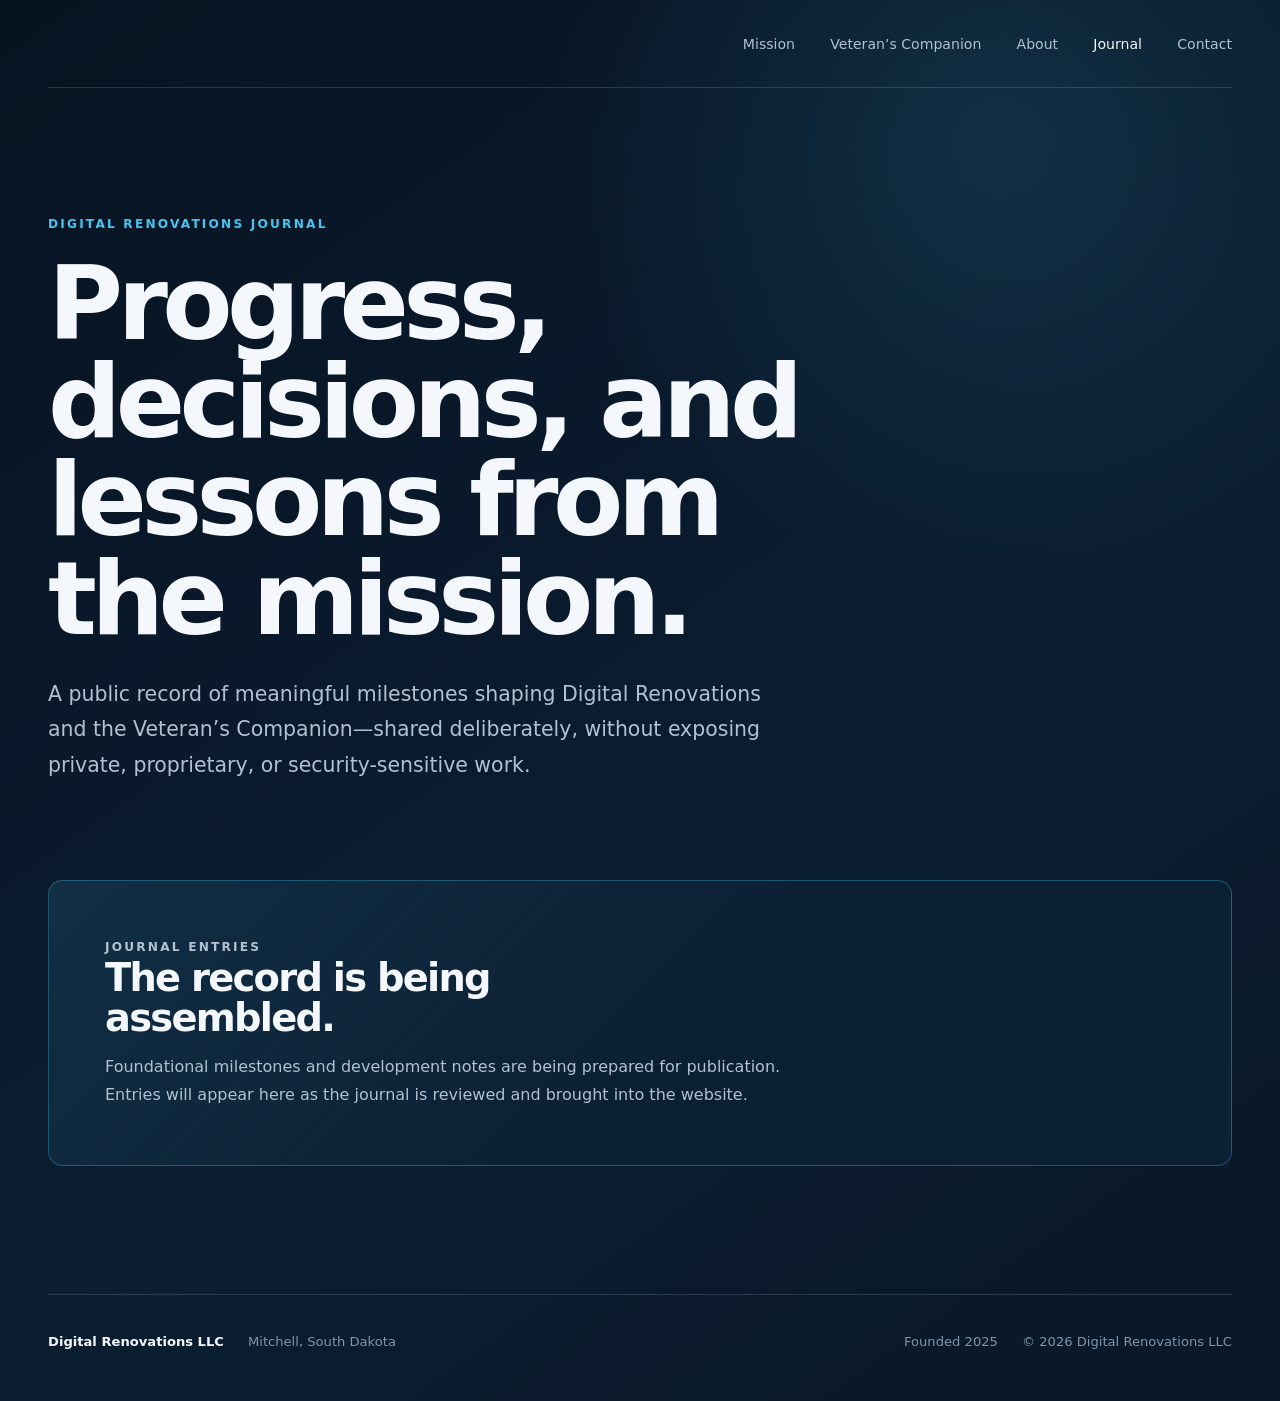
==== journal/index.html @ 59cfb102 "Create the Digital Renovations Journal" ====
<!doctype html>
<html lang="en">
  <head>
    <meta charset="utf-8">
    <meta name="viewport" content="width=device-width, initial-scale=1">
    <meta name="theme-color" content="#081524">
    <meta
      name="description"
      content="The Digital Renovations Journal documents meaningful milestones, decisions, and lessons shaping Digital Renovations and the Veteran’s Companion."
    >
    <meta property="og:title" content="Digital Renovations Journal">
    <meta
      property="og:description"
      content="A public record of meaningful progress behind Digital Renovations and the Veteran’s Companion."
    >
    <meta property="og:type" content="website">
    <meta property="og:url" content="https://digitalrenovations.net/journal/">
    <meta property="og:image" content="https://digitalrenovations.net/dr-logo-new.webp">
    <meta name="twitter:card" content="summary">
    <meta
      http-equiv="Content-Security-Policy"
      content="default-src 'self'; style-src 'self'; img-src 'self' data:; object-src 'none'; base-uri 'self'; form-action 'none'; frame-ancestors 'none'; upgrade-insecure-requests"
    >
    <title>Journal | Digital Renovations LLC</title>
    <link rel="canonical" href="https://digitalrenovations.net/journal/">
    <link rel="stylesheet" href="../styles.css?v=12">
  </head>
  <body class="journal-page">
    <a class="skip-link" href="#main-content">Skip to content</a>

    <header class="site-header">
      <nav aria-label="Primary navigation">
        <a href="../#mission">Mission</a>
        <a href="../#veteran-companion">Veteran’s Companion</a>
        <a href="../#about">About</a>
        <a href="./" aria-current="page">Journal</a>
        <a href="../#contact">Contact</a>
      </nav>
    </header>

    <main class="journal-main" id="main-content">
      <section class="journal-intro" aria-labelledby="journal-heading">
        <p class="eyebrow">Digital Renovations Journal</p>
        <h1 id="journal-heading">Progress, decisions, and lessons from the mission.</h1>
        <p class="journal-lede">
          A public record of meaningful milestones shaping Digital Renovations and the
          Veteran’s Companion—shared deliberately, without exposing private, proprietary,
          or security-sensitive work.
        </p>
      </section>

      <section class="journal-placeholder" aria-labelledby="entries-heading">
        <p class="eyebrow">Journal entries</p>
        <h2 id="entries-heading">The record is being assembled.</h2>
        <p>
          Foundational milestones and development notes are being prepared for publication.
          Entries will appear here as the journal is reviewed and brought into the website.
        </p>
      </section>
    </main>

    <footer>
      <div>
        <strong>Digital Renovations LLC</strong>
        <span>Mitchell, South Dakota</span>
      </div>
      <div class="footer-meta">
        <span>Founded 2025</span>
        <span>© 2026 Digital Renovations LLC</span>
      </div>
    </footer>
  </body>
</html>
---- styles.css ----
:root {
  color-scheme: dark;
  --ink: #071321;
  --ink-raised: #0c2034;
  --ink-soft: #102a42;
  --paper: #f4f7fb;
  --muted: #b1c1d1;
  --muted-dark: #7f95aa;
  --accent: #45c6f2;
  --accent-soft: rgba(69, 198, 242, 0.15);
  --line: rgba(180, 207, 230, 0.18);
  font-family: Inter, ui-sans-serif, system-ui, -apple-system, BlinkMacSystemFont,
    "Segoe UI", sans-serif;
  background: var(--ink);
  color: var(--paper);
  font-synthesis: none;
}

* {
  box-sizing: border-box;
}

html {
  scroll-behavior: smooth;
}

body {
  min-width: 20rem;
  min-height: 100vh;
  margin: 0;
  overflow-x: hidden;
  background:
    radial-gradient(circle at 78% 10%, rgba(69, 198, 242, 0.13), transparent 28rem),
    linear-gradient(145deg, #071321 0%, #0b1d31 58%, #091827 100%);
}

a {
  color: inherit;
}

.skip-link {
  position: fixed;
  z-index: 20;
  top: 0.75rem;
  left: 0.75rem;
  padding: 0.7rem 1rem;
  border-radius: 0.4rem;
  background: var(--paper);
  color: var(--ink);
  transform: translateY(-150%);
}

.skip-link:focus {
  transform: translateY(0);
}

.site-header,
main,
footer {
  width: min(100% - 3rem, 74rem);
  margin-inline: auto;
}

.site-header {
  display: flex;
  align-items: center;
  justify-content: flex-end;
  min-height: 5.5rem;
  border-bottom: 1px solid var(--line);
}

nav {
  display: flex;
  gap: clamp(1rem, 3vw, 2.2rem);
}

nav a {
  color: var(--muted);
  font-size: 0.88rem;
  text-decoration: none;
}

nav a:hover,
nav a:focus-visible {
  color: var(--paper);
}


.identity-banner {
  width: min(calc(100vw - 2rem), 96rem);
  margin: clamp(1.5rem, 4vw, 3rem) 0 0 50%;
  transform: translateX(-50%);
  overflow: hidden;
  border: 1px solid rgba(69, 198, 242, 0.28);
  border-radius: 0.9rem;
  background: var(--ink-raised);
  box-shadow: 0 1.5rem 4rem rgba(0, 0, 0, 0.22);
}

.identity-banner img {
  display: block;
  width: 100%;
  height: auto;
}

.hero {
  position: relative;
  display: grid;
  align-items: center;
  min-height: min(47rem, calc(100vh - 6.5rem));
  padding: clamp(4rem, 6vw, 5rem) 0 clamp(5rem, 11vw, 9rem);
  isolation: isolate;
}

.hero::before {
  content: "";
  position: absolute;
  z-index: -1;
  inset: 0 calc(50% - 50vw);
  background: url("hero-us-flag.webp") center bottom / cover no-repeat;
  opacity: 0.82;
  pointer-events: none;
}

.hero-copy {
  position: relative;
  z-index: 2;
  max-width: 58rem;
}

.eyebrow {
  margin: 0 0 1.35rem;
  color: var(--accent);
  font-size: 0.76rem;
  font-weight: 800;
  letter-spacing: 0.18em;
  line-height: 1.4;
  text-transform: uppercase;
}

h1,
h2,
h3,
p {
  margin-top: 0;
}

h1 {
  max-width: 14ch;
  margin-bottom: 1.8rem;
  font-size: clamp(3.1rem, 8vw, 7rem);
  font-weight: 650;
  letter-spacing: -0.055em;
  line-height: 0.96;
}

h1 span {
  color: var(--muted);
}

.hero-intro {
  max-width: 43rem;
  margin-bottom: 2.2rem;
  color: var(--muted);
  font-size: clamp(1.08rem, 2vw, 1.28rem);
  line-height: 1.7;
}

.hero-actions {
  display: flex;
  flex-wrap: wrap;
  gap: 0.8rem;
}

.button {
  display: inline-flex;
  align-items: center;
  min-height: 3.15rem;
  padding: 0.7rem 1.15rem;
  border: 1px solid var(--line);
  border-radius: 0.45rem;
  font-size: 0.9rem;
  font-weight: 700;
  text-decoration: none;
}

.button-primary {
  border-color: var(--accent);
  background: var(--accent);
  color: #04121d;
}

.button-secondary {
  background: rgba(255, 255, 255, 0.025);
}

.button:hover,
.button:focus-visible {
  transform: translateY(-1px);
  box-shadow: 0 0.65rem 1.5rem rgba(0, 0, 0, 0.22);
}

.bridge-mark {
  position: absolute;
  right: -4rem;
  bottom: 7%;
  width: min(46vw, 34rem);
  height: 14rem;
  opacity: 0.19;
}

.bridge-deck,
.bridge-tower,
.bridge-arc {
  position: absolute;
  display: block;
}

.bridge-deck {
  right: 0;
  bottom: 3.5rem;
  left: 0;
  height: 2px;
  background: var(--accent);
}

.bridge-tower {
  bottom: 3.5rem;
  width: 2px;
  height: 8.6rem;
  background: var(--accent);
}

.bridge-tower-left {
  left: 22%;
}

.bridge-tower-right {
  right: 22%;
}

.bridge-arc {
  right: 7%;
  bottom: 3.5rem;
  left: 7%;
  height: 10rem;
  border-top: 2px solid var(--accent);
  border-radius: 50% 50% 0 0;
  transform: rotate(180deg);
}

.section {
  padding: clamp(5rem, 10vw, 8.5rem) 0;
  border-top: 1px solid var(--line);
}

.section-heading {
  display: grid;
  grid-template-columns: 1fr 2.25fr;
  gap: 2rem;
  margin-bottom: 4rem;
}

h2 {
  max-width: 20ch;
  margin-bottom: 1.4rem;
  font-size: clamp(2.1rem, 4.5vw, 4.25rem);
  font-weight: 600;
  letter-spacing: -0.045em;
  line-height: 1.03;
}

.principles {
  display: grid;
  grid-template-columns: repeat(3, 1fr);
  gap: 1px;
  overflow: hidden;
  border: 1px solid var(--line);
  border-radius: 0.7rem;
  background: var(--line);
}

.principles article {
  min-height: 20rem;
  padding: clamp(1.5rem, 3vw, 2.3rem);
  background: rgba(7, 19, 33, 0.88);
}

.principle-number {
  display: block;
  margin-bottom: 5.5rem;
  color: var(--accent);
  font-size: 0.72rem;
  font-weight: 800;
  letter-spacing: 0.16em;
}

h3 {
  margin-bottom: 0.8rem;
  font-size: 1.25rem;
}

.principles p,
.flagship-copy p,
.contact > p:not(.eyebrow) {
  color: var(--muted);
  line-height: 1.7;
}

.flagship-card {
  position: relative;
  overflow: hidden;
  padding: clamp(2rem, 6vw, 4.8rem);
  border: 1px solid rgba(69, 198, 242, 0.38);
  border-radius: 0.9rem;
  background:
    linear-gradient(135deg, rgba(69, 198, 242, 0.11), transparent 48%),
    var(--ink-raised);
  box-shadow: 0 2rem 5rem rgba(0, 0, 0, 0.18);
}

.flagship-label {
  display: flex;
  align-items: center;
  gap: 0.55rem;
  margin-bottom: clamp(3.5rem, 7vw, 6rem);
  color: var(--muted);
  font-size: 0.76rem;
  font-weight: 700;
  letter-spacing: 0.08em;
  text-transform: uppercase;
}

.status-dot {
  width: 0.5rem;
  height: 0.5rem;
  border-radius: 50%;
  background: var(--accent);
  box-shadow: 0 0 0 0.3rem var(--accent-soft);
}

.flagship-grid {
  display: grid;
  grid-template-columns: 1.3fr 1fr;
  gap: clamp(2rem, 7vw, 6rem);
}

.flagship-grid h2 {
  margin-bottom: 0;
  font-size: clamp(2.2rem, 5vw, 4.5rem);
}

.veteran-origin {
  margin: 1.5rem 0 0;
  color: var(--accent);
  font-size: 0.92rem;
  font-weight: 800;
  letter-spacing: 0.04em;
}

.flagship-copy {
  align-self: end;
  font-size: 1.03rem;
}

.flagship-copy p:last-child {
  margin-bottom: 0;
  padding-top: 1.15rem;
  border-top: 1px solid var(--line);
  color: var(--muted-dark);
  font-size: 0.88rem;
}

.about-grid {
  display: grid;
  grid-template-columns: 1fr 1.25fr;
  gap: clamp(2rem, 7vw, 6rem);
}

.about-grid h2 {
  margin-bottom: 0;
}

.about-copy {
  align-self: end;
}

.about-copy p {
  color: var(--muted);
  line-height: 1.75;
}

.about-copy p:last-child {
  margin-bottom: 0;
  padding-top: 1.25rem;
  border-top: 1px solid var(--line);
}

.contact {
  max-width: 55rem;
  margin-left: 0;
}

.contact > p:not(.eyebrow) {
  max-width: 45rem;
  font-size: 1.08rem;
}

.text-link {
  display: inline-flex;
  gap: 0.6rem;
  margin-top: 1rem;
  color: var(--accent);
  font-weight: 750;
  text-underline-offset: 0.3rem;
}

footer {
  display: flex;
  justify-content: space-between;
  gap: 2rem;
  padding: 2.2rem 0 3rem;
  border-top: 1px solid var(--line);
  color: var(--muted-dark);
  font-size: 0.82rem;
  line-height: 1.7;
}

footer div,
.footer-meta {
  display: flex;
  flex-wrap: wrap;
  gap: 0.4rem 1.5rem;
}

footer strong {
  color: var(--paper);
}

@media (max-width: 48rem) {
  .site-header,
  main,
  footer {
    width: min(100% - 2rem, 74rem);
  }

  .site-header {
    min-height: 4.75rem;
  }

  nav a:nth-child(1),
  nav a:nth-child(2) {
    display: none;
  }

  .identity-banner {
    width: calc(100vw - 1rem);
    border-radius: 0.5rem;
  }

  .hero {
    min-height: auto;
  }

  .hero::before {
    background-position: 68% bottom;
    opacity: 0.58;
  }

  .bridge-mark {
    right: -7rem;
    width: 28rem;
    opacity: 0.12;
  }

  .section-heading,
  .flagship-grid,
  .about-grid {
    grid-template-columns: 1fr;
  }

  .principles {
    grid-template-columns: 1fr;
  }

  .principles article {
    min-height: auto;
  }

  .principle-number {
    margin-bottom: 3rem;
  }

  footer {
    flex-direction: column;
  }
}

@media (prefers-reduced-motion: reduce) {
  html {
    scroll-behavior: auto;
  }

  *,
  *::before,
  *::after {
    transition: none !important;
  }
}

/* Journal */
.journal-main {
  min-height: calc(100vh - 12rem);
}

.journal-intro {
  padding: clamp(5rem, 10vw, 8rem) 0 clamp(4rem, 8vw, 6rem);
}

.journal-intro h1 {
  max-width: 12ch;
  margin-bottom: 1.8rem;
}

.journal-lede {
  max-width: 46rem;
  margin-bottom: 0;
  color: var(--muted);
  font-size: clamp(1.08rem, 2vw, 1.28rem);
  line-height: 1.75;
}

.journal-placeholder {
  margin-bottom: clamp(5rem, 10vw, 8rem);
  padding: clamp(2rem, 5vw, 3.5rem);
  border: 1px solid rgba(69, 198, 242, 0.32);
  border-radius: 0.9rem;
  background:
    linear-gradient(135deg, rgba(69, 198, 242, 0.09), transparent 52%),
    var(--ink-raised);
}

.journal-placeholder h2 {
  margin-bottom: 1rem;
  font-size: clamp(1.8rem, 3vw, 2.7rem);
}

.journal-placeholder p {
  max-width: 44rem;
  margin-bottom: 0;
  color: var(--muted);
  line-height: 1.75;
}

nav a[aria-current="page"] {
  color: var(--paper);
}
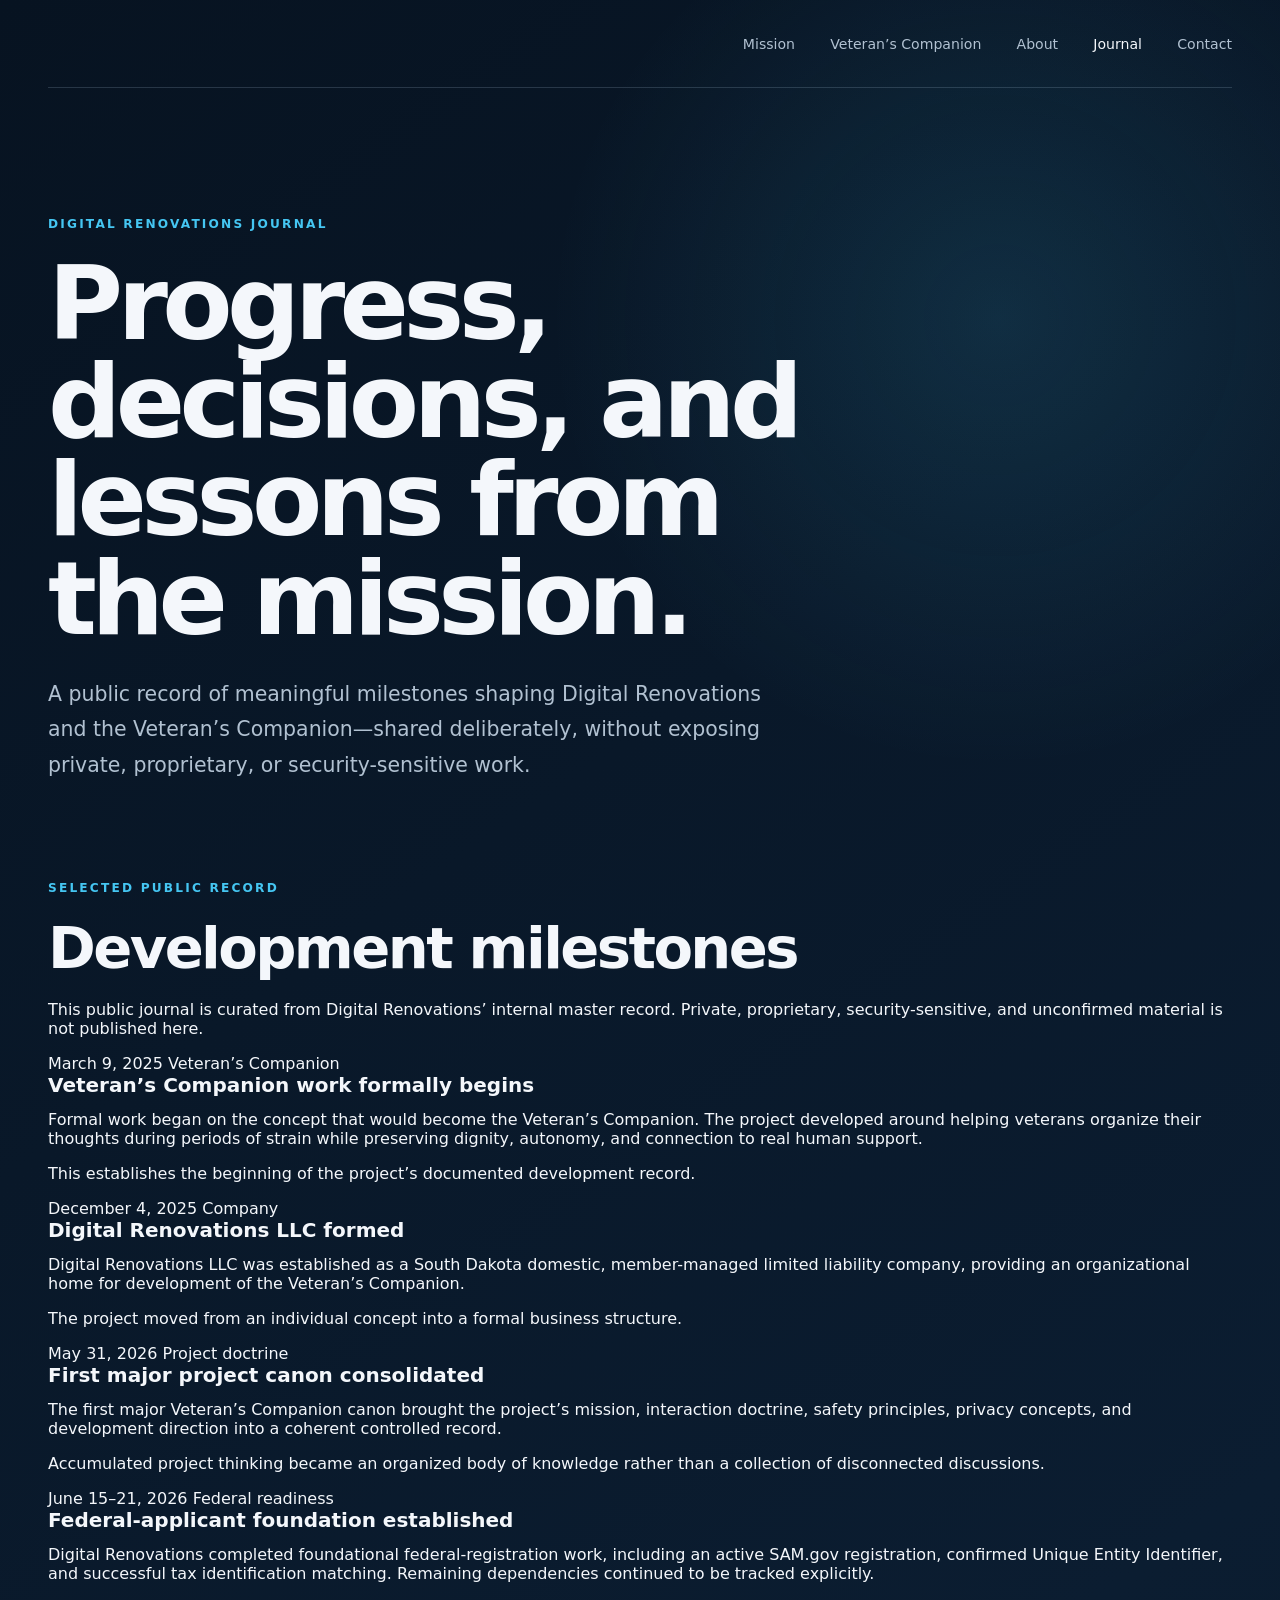
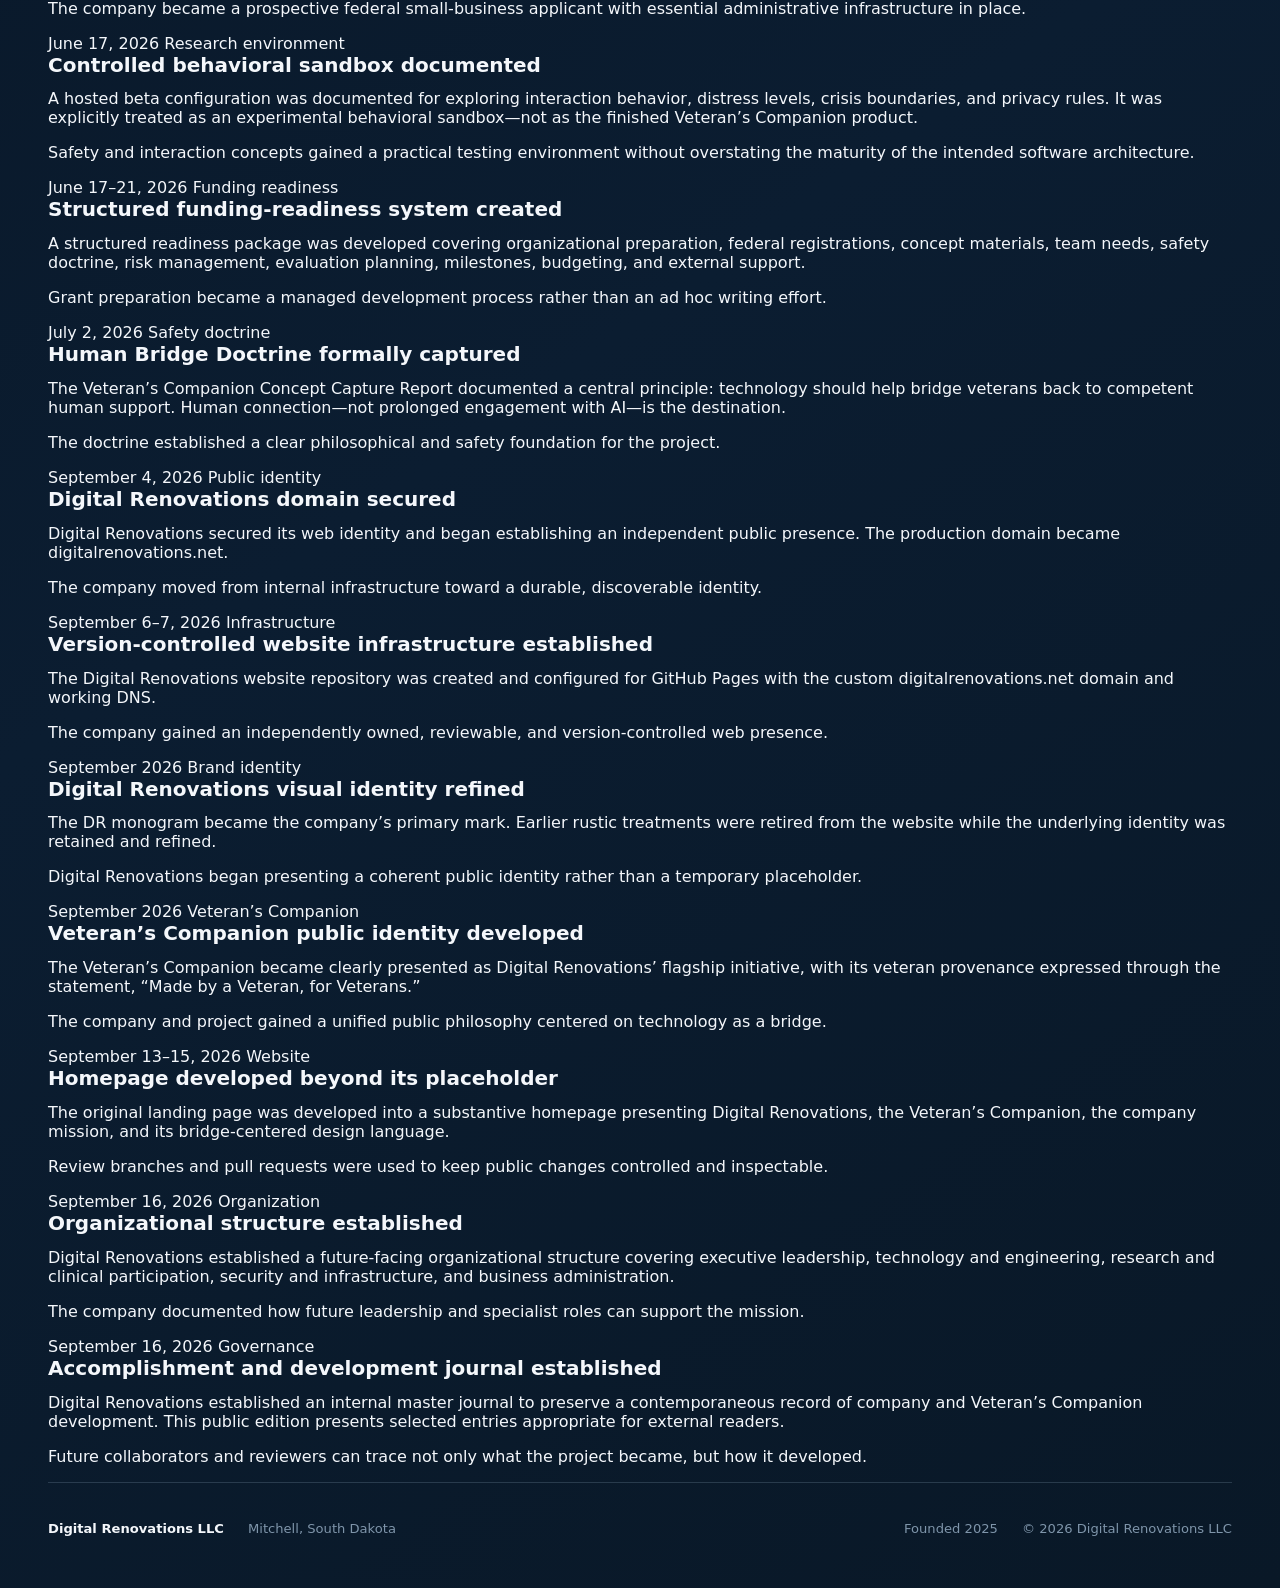
==== commit 17f278d1: "Publish reviewed journal milestones" ====
--- a/journal/index.html
+++ b/journal/index.html
@@ -23,7 +23,7 @@
     >
     <title>Journal | Digital Renovations LLC</title>
     <link rel="canonical" href="https://digitalrenovations.net/journal/">
-    <link rel="stylesheet" href="../styles.css?v=12">
+    <link rel="stylesheet" href="../styles.css?v=13">
   </head>
   <body class="journal-page">
     <a class="skip-link" href="#main-content">Skip to content</a>
@@ -49,13 +49,267 @@
         </p>
       </section>
 
-      <section class="journal-placeholder" aria-labelledby="entries-heading">
-        <p class="eyebrow">Journal entries</p>
-        <h2 id="entries-heading">The record is being assembled.</h2>
-        <p>
-          Foundational milestones and development notes are being prepared for publication.
-          Entries will appear here as the journal is reviewed and brought into the website.
-        </p>
+      <section class="journal-entries" aria-labelledby="entries-heading">
+        <div class="journal-entries-heading">
+          <p class="eyebrow">Selected public record</p>
+          <h2 id="entries-heading">Development milestones</h2>
+          <p>
+            This public journal is curated from Digital Renovations’ internal master record.
+            Private, proprietary, security-sensitive, and unconfirmed material is not published here.
+          </p>
+        </div>
+
+        <article class="journal-entry">
+          <div class="journal-entry-meta">
+            <time datetime="2025-03-09">March 9, 2025</time>
+            <span>Veteran’s Companion</span>
+          </div>
+          <div>
+            <h3>Veteran’s Companion work formally begins</h3>
+            <p>
+              Formal work began on the concept that would become the Veteran’s Companion. The
+              project developed around helping veterans organize their thoughts during periods of
+              strain while preserving dignity, autonomy, and connection to real human support.
+            </p>
+            <p class="journal-significance">
+              This establishes the beginning of the project’s documented development record.
+            </p>
+          </div>
+        </article>
+
+        <article class="journal-entry">
+          <div class="journal-entry-meta">
+            <time datetime="2025-12-04">December 4, 2025</time>
+            <span>Company</span>
+          </div>
+          <div>
+            <h3>Digital Renovations LLC formed</h3>
+            <p>
+              Digital Renovations LLC was established as a South Dakota domestic, member-managed
+              limited liability company, providing an organizational home for development of the
+              Veteran’s Companion.
+            </p>
+            <p class="journal-significance">
+              The project moved from an individual concept into a formal business structure.
+            </p>
+          </div>
+        </article>
+
+        <article class="journal-entry">
+          <div class="journal-entry-meta">
+            <time datetime="2026-05-31">May 31, 2026</time>
+            <span>Project doctrine</span>
+          </div>
+          <div>
+            <h3>First major project canon consolidated</h3>
+            <p>
+              The first major Veteran’s Companion canon brought the project’s mission, interaction
+              doctrine, safety principles, privacy concepts, and development direction into a
+              coherent controlled record.
+            </p>
+            <p class="journal-significance">
+              Accumulated project thinking became an organized body of knowledge rather than a
+              collection of disconnected discussions.
+            </p>
+          </div>
+        </article>
+
+        <article class="journal-entry">
+          <div class="journal-entry-meta">
+            <time datetime="2026-06-15">June 15–21, 2026</time>
+            <span>Federal readiness</span>
+          </div>
+          <div>
+            <h3>Federal-applicant foundation established</h3>
+            <p>
+              Digital Renovations completed foundational federal-registration work, including an
+              active SAM.gov registration, confirmed Unique Entity Identifier, and successful tax
+              identification matching. Remaining dependencies continued to be tracked explicitly.
+            </p>
+            <p class="journal-significance">
+              The company became a prospective federal small-business applicant with essential
+              administrative infrastructure in place.
+            </p>
+          </div>
+        </article>
+
+        <article class="journal-entry">
+          <div class="journal-entry-meta">
+            <time datetime="2026-06-17">June 17, 2026</time>
+            <span>Research environment</span>
+          </div>
+          <div>
+            <h3>Controlled behavioral sandbox documented</h3>
+            <p>
+              A hosted beta configuration was documented for exploring interaction behavior,
+              distress levels, crisis boundaries, and privacy rules. It was explicitly treated as
+              an experimental behavioral sandbox—not as the finished Veteran’s Companion product.
+            </p>
+            <p class="journal-significance">
+              Safety and interaction concepts gained a practical testing environment without
+              overstating the maturity of the intended software architecture.
+            </p>
+          </div>
+        </article>
+
+        <article class="journal-entry">
+          <div class="journal-entry-meta">
+            <time datetime="2026-06-17">June 17–21, 2026</time>
+            <span>Funding readiness</span>
+          </div>
+          <div>
+            <h3>Structured funding-readiness system created</h3>
+            <p>
+              A structured readiness package was developed covering organizational preparation,
+              federal registrations, concept materials, team needs, safety doctrine, risk
+              management, evaluation planning, milestones, budgeting, and external support.
+            </p>
+            <p class="journal-significance">
+              Grant preparation became a managed development process rather than an ad hoc writing effort.
+            </p>
+          </div>
+        </article>
+
+        <article class="journal-entry">
+          <div class="journal-entry-meta">
+            <time datetime="2026-07-02">July 2, 2026</time>
+            <span>Safety doctrine</span>
+          </div>
+          <div>
+            <h3>Human Bridge Doctrine formally captured</h3>
+            <p>
+              The Veteran’s Companion Concept Capture Report documented a central principle:
+              technology should help bridge veterans back to competent human support. Human
+              connection—not prolonged engagement with AI—is the destination.
+            </p>
+            <p class="journal-significance">
+              The doctrine established a clear philosophical and safety foundation for the project.
+            </p>
+          </div>
+        </article>
+
+        <article class="journal-entry">
+          <div class="journal-entry-meta">
+            <time datetime="2026-09-04">September 4, 2026</time>
+            <span>Public identity</span>
+          </div>
+          <div>
+            <h3>Digital Renovations domain secured</h3>
+            <p>
+              Digital Renovations secured its web identity and began establishing an independent
+              public presence. The production domain became digitalrenovations.net.
+            </p>
+            <p class="journal-significance">
+              The company moved from internal infrastructure toward a durable, discoverable identity.
+            </p>
+          </div>
+        </article>
+
+        <article class="journal-entry">
+          <div class="journal-entry-meta">
+            <time datetime="2026-09-06">September 6–7, 2026</time>
+            <span>Infrastructure</span>
+          </div>
+          <div>
+            <h3>Version-controlled website infrastructure established</h3>
+            <p>
+              The Digital Renovations website repository was created and configured for GitHub
+              Pages with the custom digitalrenovations.net domain and working DNS.
+            </p>
+            <p class="journal-significance">
+              The company gained an independently owned, reviewable, and version-controlled web presence.
+            </p>
+          </div>
+        </article>
+
+        <article class="journal-entry">
+          <div class="journal-entry-meta">
+            <time datetime="2026-09">September 2026</time>
+            <span>Brand identity</span>
+          </div>
+          <div>
+            <h3>Digital Renovations visual identity refined</h3>
+            <p>
+              The DR monogram became the company’s primary mark. Earlier rustic treatments were
+              retired from the website while the underlying identity was retained and refined.
+            </p>
+            <p class="journal-significance">
+              Digital Renovations began presenting a coherent public identity rather than a temporary placeholder.
+            </p>
+          </div>
+        </article>
+
+        <article class="journal-entry">
+          <div class="journal-entry-meta">
+            <time datetime="2026-09">September 2026</time>
+            <span>Veteran’s Companion</span>
+          </div>
+          <div>
+            <h3>Veteran’s Companion public identity developed</h3>
+            <p>
+              The Veteran’s Companion became clearly presented as Digital Renovations’ flagship
+              initiative, with its veteran provenance expressed through the statement,
+              “Made by a Veteran, for Veterans.”
+            </p>
+            <p class="journal-significance">
+              The company and project gained a unified public philosophy centered on technology as a bridge.
+            </p>
+          </div>
+        </article>
+
+        <article class="journal-entry">
+          <div class="journal-entry-meta">
+            <time datetime="2026-09-13">September 13–15, 2026</time>
+            <span>Website</span>
+          </div>
+          <div>
+            <h3>Homepage developed beyond its placeholder</h3>
+            <p>
+              The original landing page was developed into a substantive homepage presenting
+              Digital Renovations, the Veteran’s Companion, the company mission, and its
+              bridge-centered design language.
+            </p>
+            <p class="journal-significance">
+              Review branches and pull requests were used to keep public changes controlled and inspectable.
+            </p>
+          </div>
+        </article>
+
+        <article class="journal-entry">
+          <div class="journal-entry-meta">
+            <time datetime="2026-09-16">September 16, 2026</time>
+            <span>Organization</span>
+          </div>
+          <div>
+            <h3>Organizational structure established</h3>
+            <p>
+              Digital Renovations established a future-facing organizational structure covering
+              executive leadership, technology and engineering, research and clinical
+              participation, security and infrastructure, and business administration.
+            </p>
+            <p class="journal-significance">
+              The company documented how future leadership and specialist roles can support the mission.
+            </p>
+          </div>
+        </article>
+
+        <article class="journal-entry">
+          <div class="journal-entry-meta">
+            <time datetime="2026-09-16">September 16, 2026</time>
+            <span>Governance</span>
+          </div>
+          <div>
+            <h3>Accomplishment and development journal established</h3>
+            <p>
+              Digital Renovations established an internal master journal to preserve a
+              contemporaneous record of company and Veteran’s Companion development. This public
+              edition presents selected entries appropriate for external readers.
+            </p>
+            <p class="journal-significance">
+              Future collaborators and reviewers can trace not only what the project became, but how it developed.
+            </p>
+          </div>
+        </article>
       </section>
     </main>
 
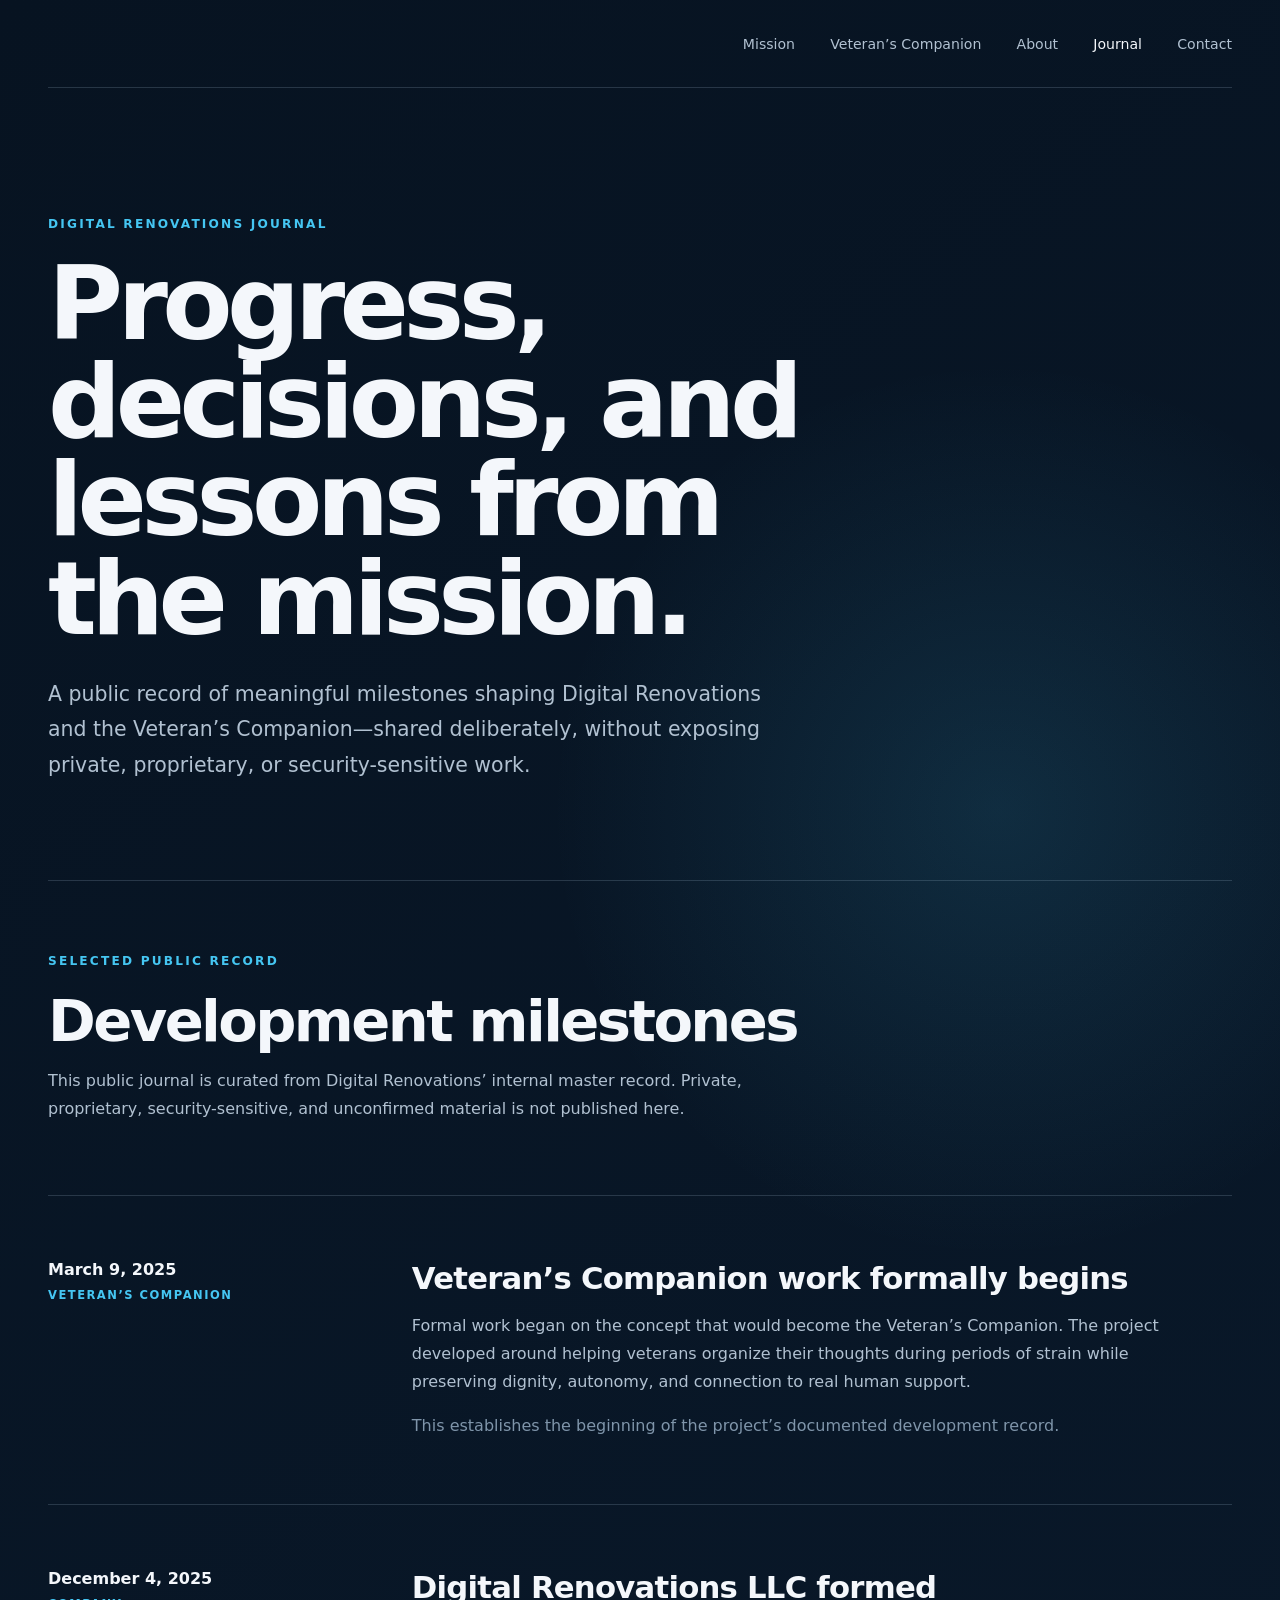
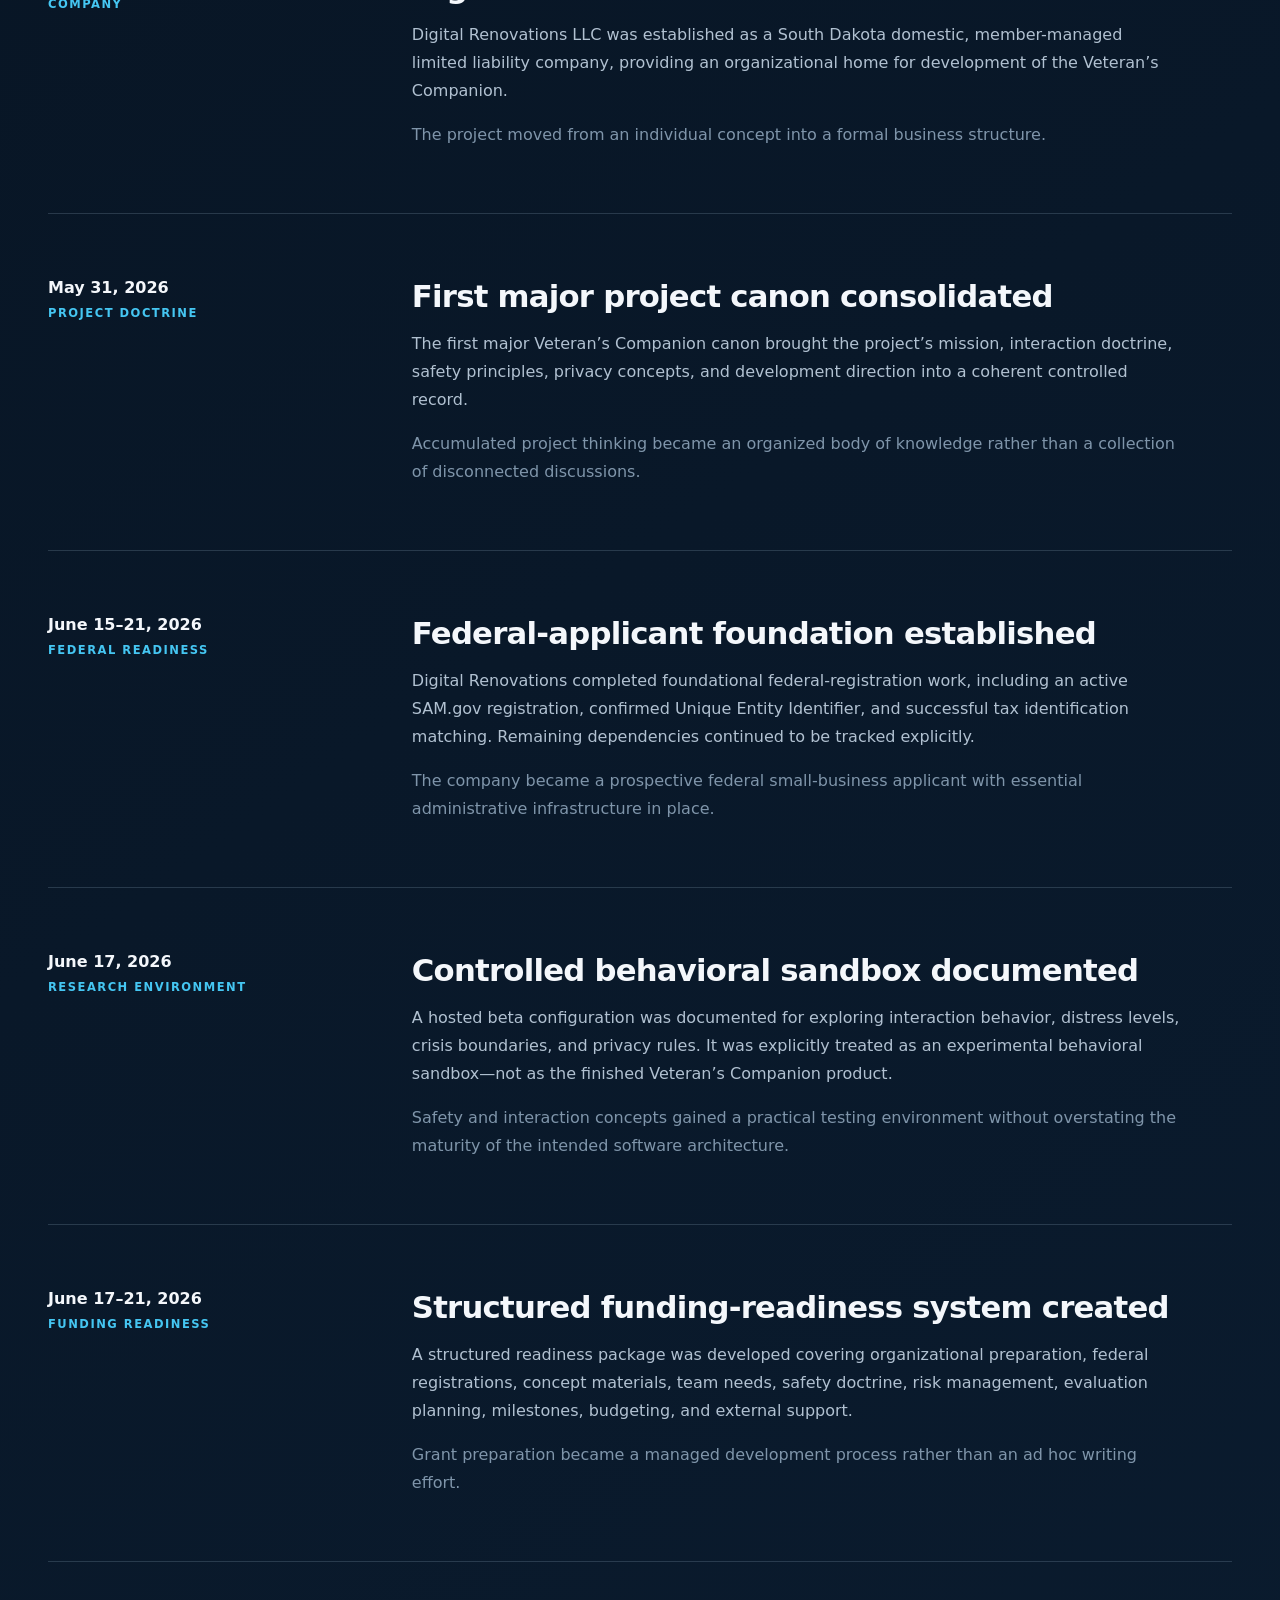
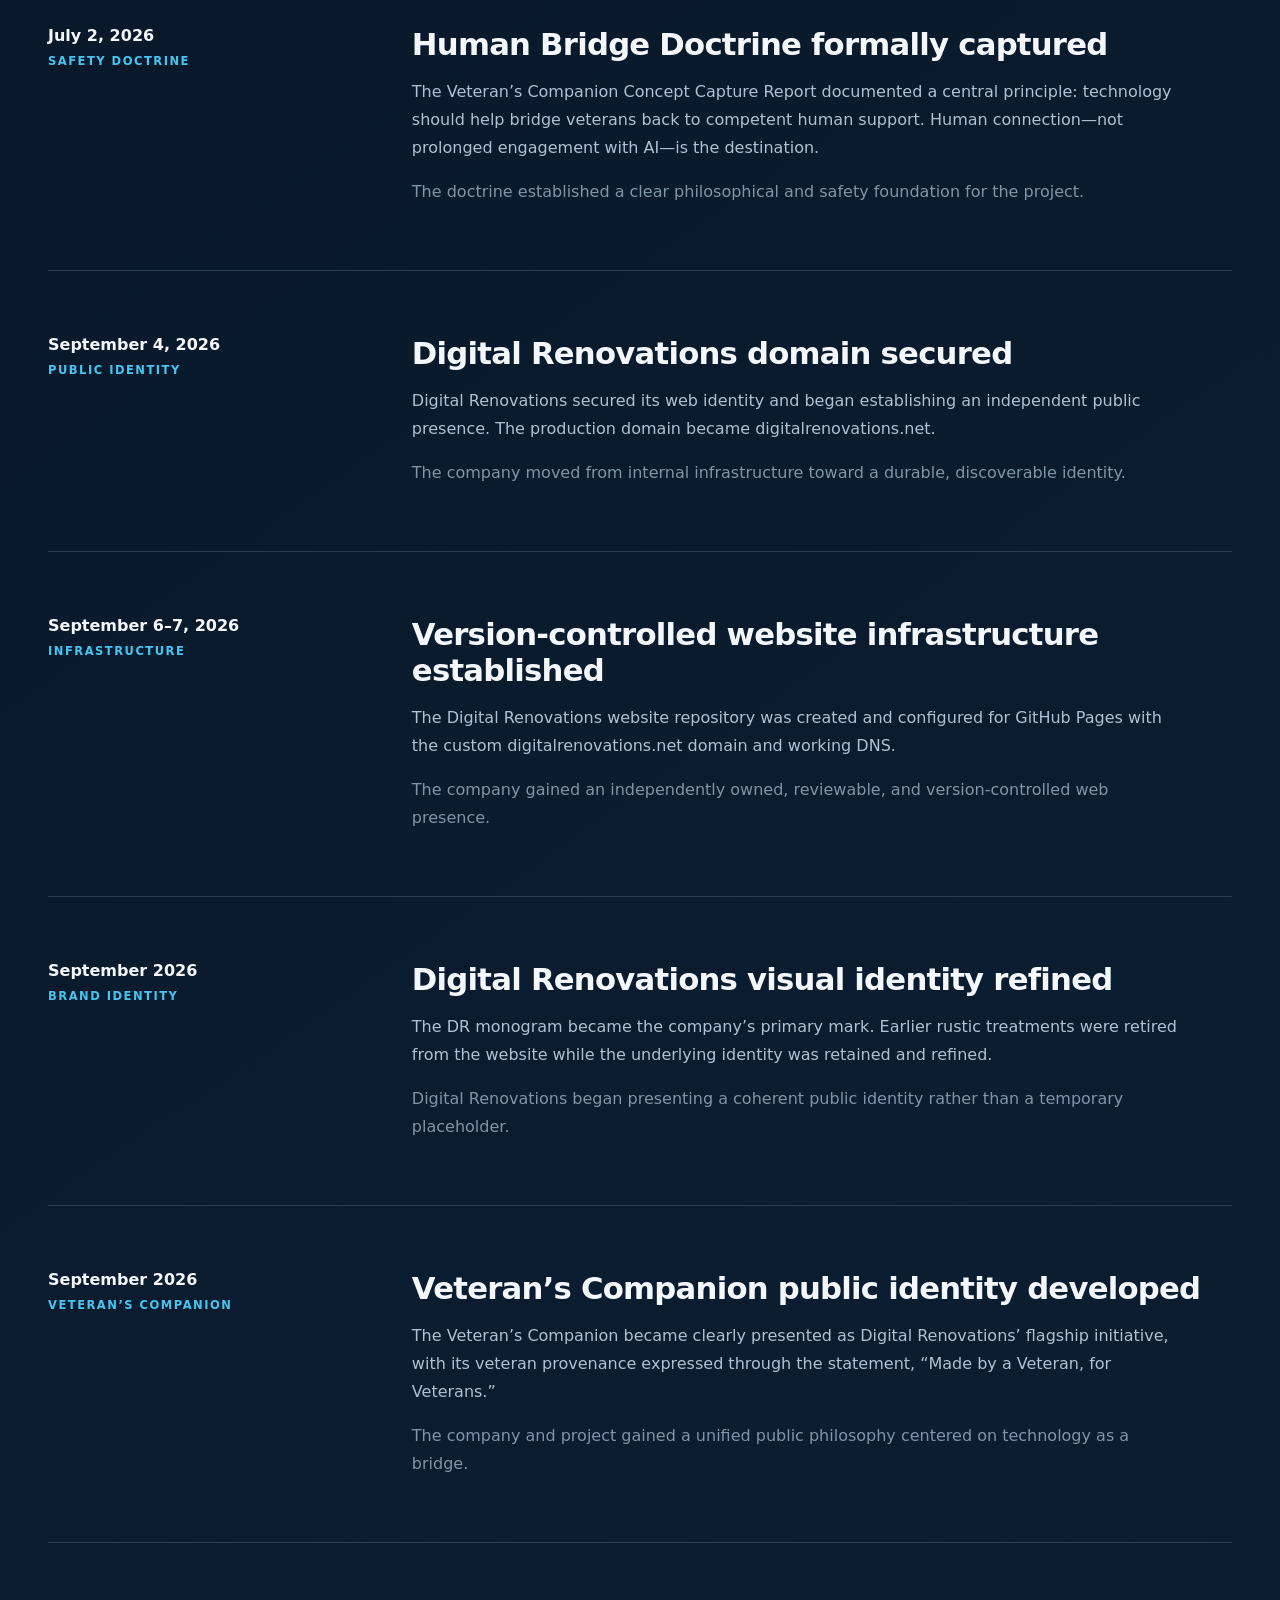
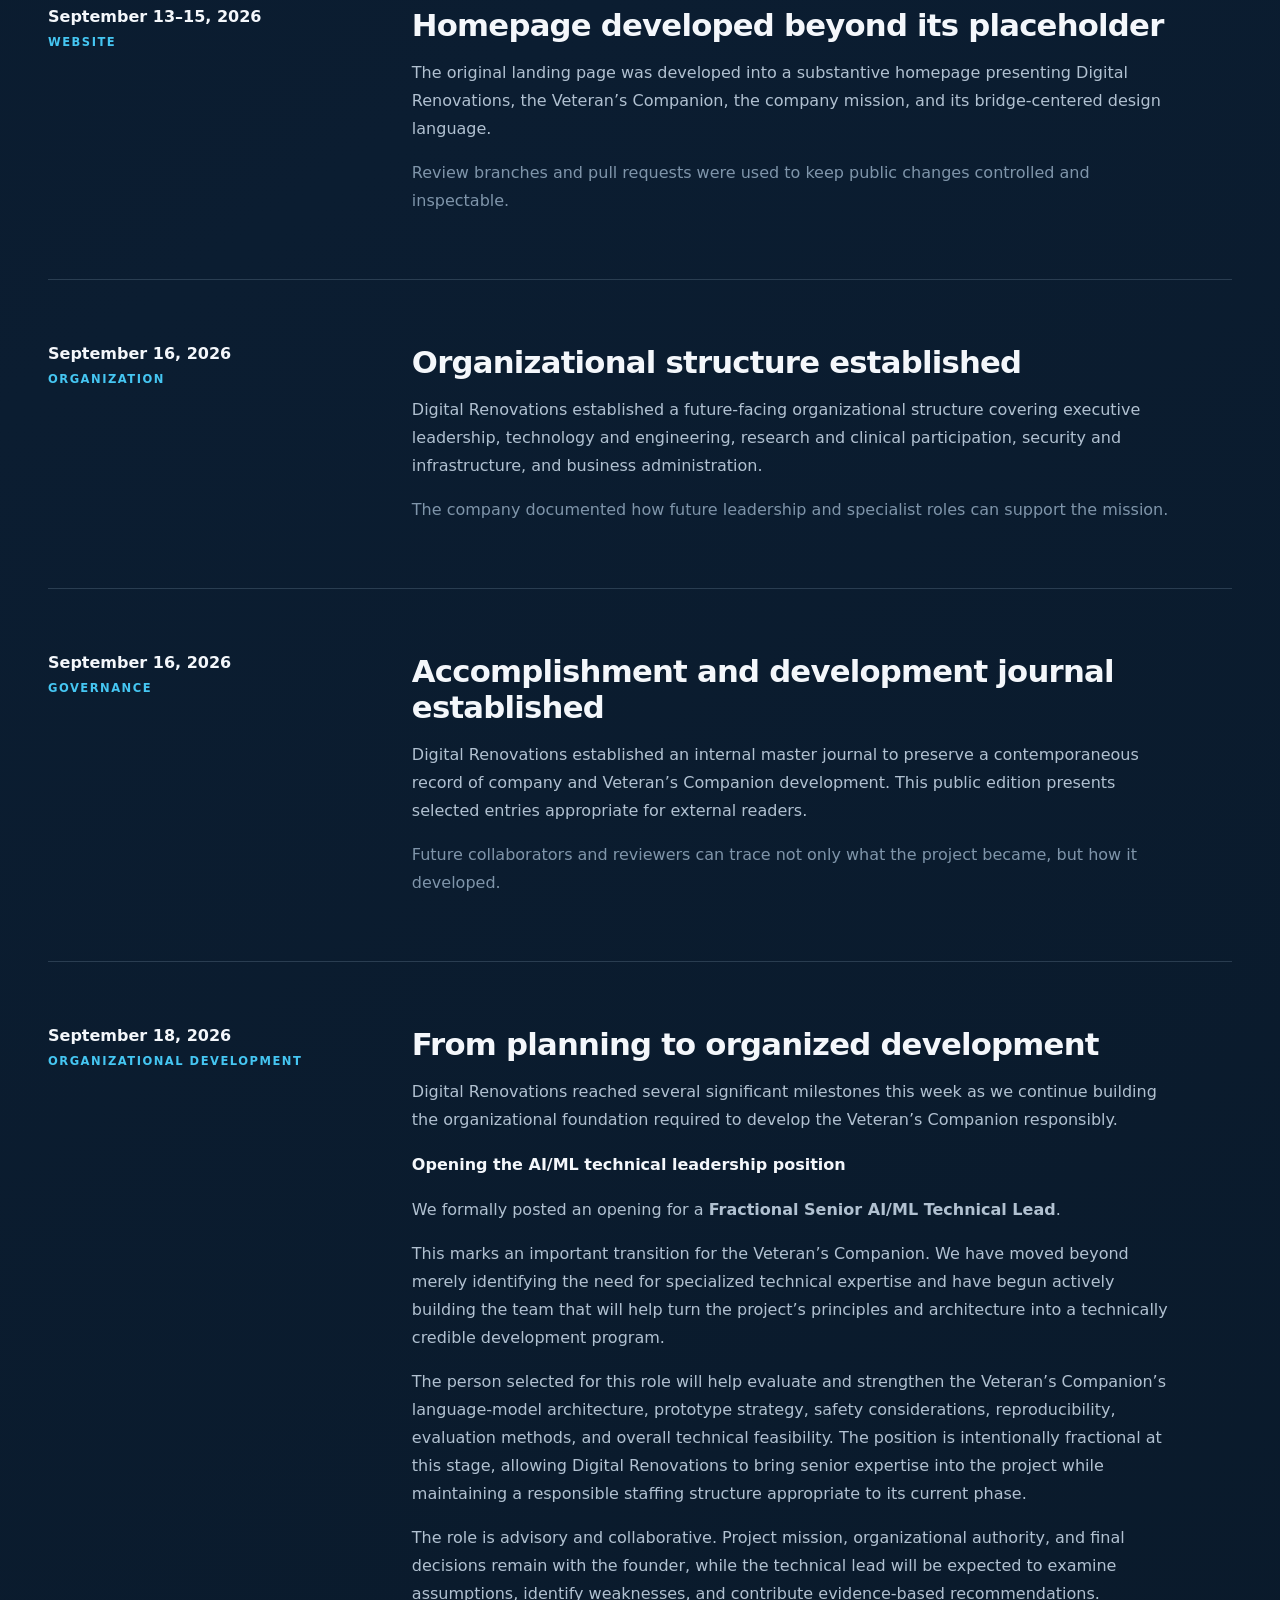
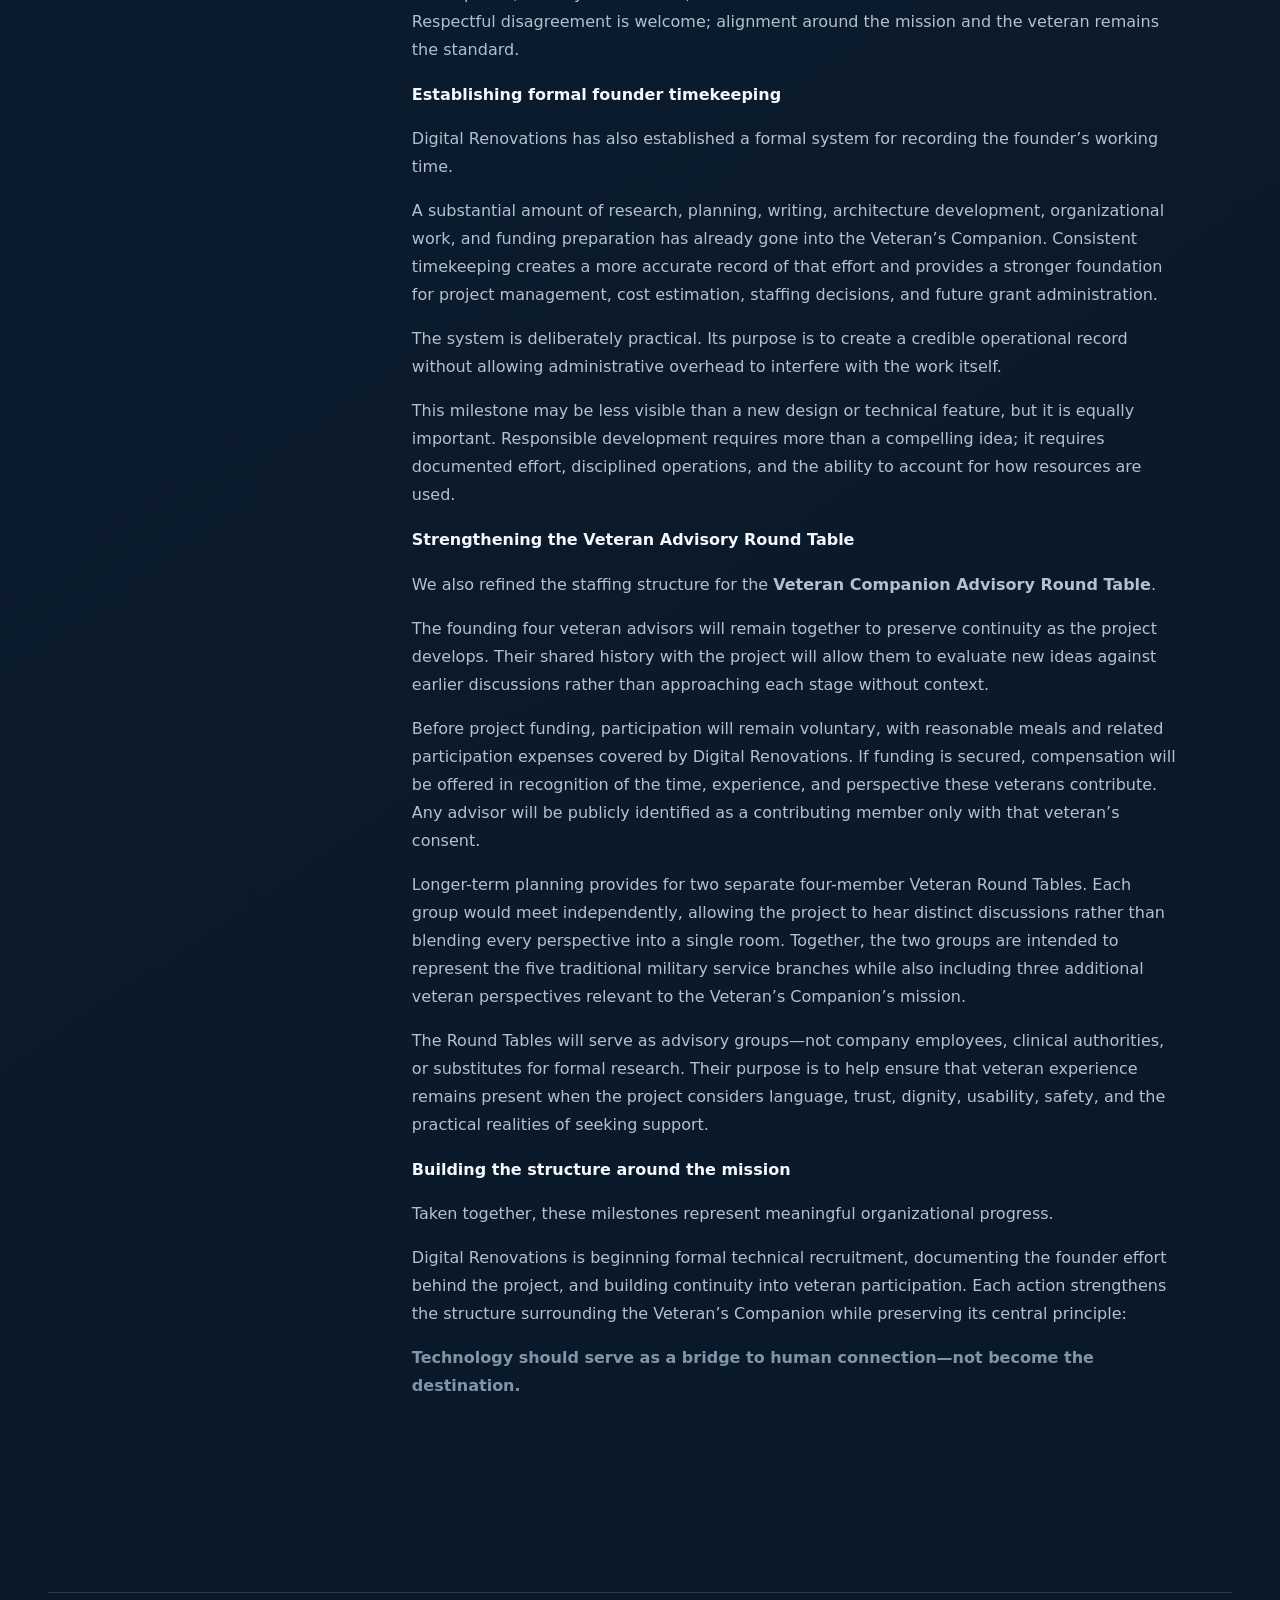
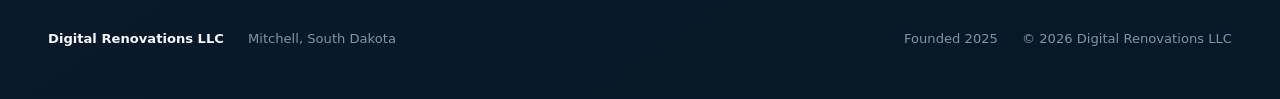
==== commit 0b358e35: "Add September 18 organizational milestones to journal" ====
--- a/journal/index.html
+++ b/journal/index.html
@@ -310,6 +310,120 @@
             </p>
           </div>
         </article>
+
+        <article class="journal-entry">
+          <div class="journal-entry-meta">
+            <time datetime="2026-09-18">September 18, 2026</time>
+            <span>Organizational development</span>
+          </div>
+          <div>
+            <h3>From planning to organized development</h3>
+            <p>
+              Digital Renovations reached several significant milestones this week as we continue
+              building the organizational foundation required to develop the Veteran’s Companion
+              responsibly.
+            </p>
+
+            <h4>Opening the AI/ML technical leadership position</h4>
+            <p>
+              We formally posted an opening for a <strong>Fractional Senior AI/ML Technical
+              Lead</strong>.
+            </p>
+            <p>
+              This marks an important transition for the Veteran’s Companion. We have moved beyond
+              merely identifying the need for specialized technical expertise and have begun
+              actively building the team that will help turn the project’s principles and
+              architecture into a technically credible development program.
+            </p>
+            <p>
+              The person selected for this role will help evaluate and strengthen the Veteran’s
+              Companion’s language-model architecture, prototype strategy, safety considerations,
+              reproducibility, evaluation methods, and overall technical feasibility. The position
+              is intentionally fractional at this stage, allowing Digital Renovations to bring
+              senior expertise into the project while maintaining a responsible staffing structure
+              appropriate to its current phase.
+            </p>
+            <p>
+              The role is advisory and collaborative. Project mission, organizational authority,
+              and final decisions remain with the founder, while the technical lead will be
+              expected to examine assumptions, identify weaknesses, and contribute evidence-based
+              recommendations. Respectful disagreement is welcome; alignment around the mission
+              and the veteran remains the standard.
+            </p>
+
+            <h4>Establishing formal founder timekeeping</h4>
+            <p>
+              Digital Renovations has also established a formal system for recording the founder’s
+              working time.
+            </p>
+            <p>
+              A substantial amount of research, planning, writing, architecture development,
+              organizational work, and funding preparation has already gone into the Veteran’s
+              Companion. Consistent timekeeping creates a more accurate record of that effort and
+              provides a stronger foundation for project management, cost estimation, staffing
+              decisions, and future grant administration.
+            </p>
+            <p>
+              The system is deliberately practical. Its purpose is to create a credible operational
+              record without allowing administrative overhead to interfere with the work itself.
+            </p>
+            <p>
+              This milestone may be less visible than a new design or technical feature, but it is
+              equally important. Responsible development requires more than a compelling idea; it
+              requires documented effort, disciplined operations, and the ability to account for
+              how resources are used.
+            </p>
+
+            <h4>Strengthening the Veteran Advisory Round Table</h4>
+            <p>
+              We also refined the staffing structure for the <strong>Veteran Companion Advisory
+              Round Table</strong>.
+            </p>
+            <p>
+              The founding four veteran advisors will remain together to preserve continuity as the
+              project develops. Their shared history with the project will allow them to evaluate
+              new ideas against earlier discussions rather than approaching each stage without
+              context.
+            </p>
+            <p>
+              Before project funding, participation will remain voluntary, with reasonable meals
+              and related participation expenses covered by Digital Renovations. If funding is
+              secured, compensation will be offered in recognition of the time, experience, and
+              perspective these veterans contribute. Any advisor will be publicly identified as a
+              contributing member only with that veteran’s consent.
+            </p>
+            <p>
+              Longer-term planning provides for two separate four-member Veteran Round Tables. Each
+              group would meet independently, allowing the project to hear distinct discussions
+              rather than blending every perspective into a single room. Together, the two groups
+              are intended to represent the five traditional military service branches while also
+              including three additional veteran perspectives relevant to the Veteran’s Companion’s
+              mission.
+            </p>
+            <p>
+              The Round Tables will serve as advisory groups—not company employees, clinical
+              authorities, or substitutes for formal research. Their purpose is to help ensure that
+              veteran experience remains present when the project considers language, trust,
+              dignity, usability, safety, and the practical realities of seeking support.
+            </p>
+
+            <h4>Building the structure around the mission</h4>
+            <p>
+              Taken together, these milestones represent meaningful organizational progress.
+            </p>
+            <p>
+              Digital Renovations is beginning formal technical recruitment, documenting the
+              founder effort behind the project, and building continuity into veteran participation.
+              Each action strengthens the structure surrounding the Veteran’s Companion while
+              preserving its central principle:
+            </p>
+            <p class="journal-significance">
+              <strong>Technology should serve as a bridge to human connection—not become the
+              destination.</strong>
+            </p>
+          </div>
+        </article>
+
       </section>
     </main>
 
--- a/styles.css
+++ b/styles.css
@@ -200,55 +200,6 @@
   box-shadow: 0 0.65rem 1.5rem rgba(0, 0, 0, 0.22);
 }
 
-.bridge-mark {
-  position: absolute;
-  right: -4rem;
-  bottom: 7%;
-  width: min(46vw, 34rem);
-  height: 14rem;
-  opacity: 0.19;
-}
-
-.bridge-deck,
-.bridge-tower,
-.bridge-arc {
-  position: absolute;
-  display: block;
-}
-
-.bridge-deck {
-  right: 0;
-  bottom: 3.5rem;
-  left: 0;
-  height: 2px;
-  background: var(--accent);
-}
-
-.bridge-tower {
-  bottom: 3.5rem;
-  width: 2px;
-  height: 8.6rem;
-  background: var(--accent);
-}
-
-.bridge-tower-left {
-  left: 22%;
-}
-
-.bridge-tower-right {
-  right: 22%;
-}
-
-.bridge-arc {
-  right: 7%;
-  bottom: 3.5rem;
-  left: 7%;
-  height: 10rem;
-  border-top: 2px solid var(--accent);
-  border-radius: 50% 50% 0 0;
-  transform: rotate(180deg);
-}
-
 .section {
   padding: clamp(5rem, 10vw, 8.5rem) 0;
   border-top: 1px solid var(--line);
@@ -339,15 +290,17 @@
   box-shadow: 0 0 0 0.3rem var(--accent-soft);
 }
 
-.flagship-grid {
-  display: grid;
-  grid-template-columns: 1.3fr 1fr;
-  gap: clamp(2rem, 7vw, 6rem);
-}
-
-.flagship-grid h2 {
-  margin-bottom: 0;
-  font-size: clamp(2.2rem, 5vw, 4.5rem);
+.vc-overview {
+  display: grid;
+  grid-template-columns: 1.15fr 1fr;
+  gap: clamp(2.5rem, 7vw, 6rem);
+  align-items: end;
+}
+
+.vc-overview h2 {
+  max-width: 14ch;
+  margin-bottom: 0;
+  font-size: clamp(2.45rem, 5vw, 4.6rem);
 }
 
 .veteran-origin {
@@ -358,17 +311,163 @@
   letter-spacing: 0.04em;
 }
 
-.flagship-copy {
-  align-self: end;
-  font-size: 1.03rem;
-}
-
-.flagship-copy p:last-child {
-  margin-bottom: 0;
-  padding-top: 1.15rem;
+.vc-lede {
+  color: var(--muted);
+  font-size: 1.02rem;
+  line-height: 1.75;
+}
+
+.vc-lede p:last-child {
+  margin-bottom: 0;
+}
+
+.vc-boundary {
+  padding-top: 1.2rem;
   border-top: 1px solid var(--line);
   color: var(--muted-dark);
-  font-size: 0.88rem;
+  font-size: 0.9rem;
+}
+
+.vc-pillars {
+  display: grid;
+  grid-template-columns: repeat(2, minmax(0, 1fr));
+  margin-top: clamp(4rem, 8vw, 7rem);
+  border-top: 1px solid var(--line);
+  border-left: 1px solid var(--line);
+}
+
+.vc-pillar {
+  padding: clamp(2rem, 4vw, 3.25rem);
+  border-right: 1px solid var(--line);
+  border-bottom: 1px solid var(--line);
+  background: rgba(7, 19, 33, 0.34);
+}
+
+.vc-step {
+  margin-bottom: 2.5rem;
+  color: var(--accent);
+  font-size: 0.72rem;
+  font-weight: 800;
+  letter-spacing: 0.14em;
+}
+
+.vc-pillar h3,
+.vc-section-heading h3,
+.vc-continuity h3 {
+  margin-bottom: 1rem;
+  font-size: clamp(1.55rem, 2.8vw, 2.35rem);
+  letter-spacing: -0.03em;
+  line-height: 1.1;
+}
+
+.vc-pillar > p:not(.vc-step),
+.vc-section-heading > p:not(.eyebrow),
+.vc-level p,
+.vc-framework-note,
+.vc-continuity article > p:not(.eyebrow):not(.vc-closing) {
+  color: var(--muted);
+  line-height: 1.75;
+}
+
+.vc-pillar p:last-child {
+  margin-bottom: 0;
+}
+
+.vc-emphasis {
+  padding-top: 1rem;
+  border-top: 1px solid var(--line);
+  color: var(--paper) !important;
+  font-weight: 650;
+}
+
+.vc-framework {
+  padding: clamp(4rem, 8vw, 7rem) 0;
+  border-bottom: 1px solid var(--line);
+}
+
+.vc-section-heading {
+  max-width: 50rem;
+  margin-bottom: 2.5rem;
+}
+
+.vc-section-heading h3 {
+  max-width: 22ch;
+}
+
+.vc-levels {
+  display: grid;
+  grid-template-columns: repeat(3, minmax(0, 1fr));
+  gap: 1px;
+  overflow: hidden;
+  border: 1px solid var(--line);
+  border-radius: 0.7rem;
+  background: var(--line);
+}
+
+.vc-level {
+  padding: clamp(1.7rem, 3vw, 2.4rem);
+  background: rgba(7, 19, 33, 0.88);
+}
+
+.vc-level-critical {
+  background:
+    linear-gradient(145deg, rgba(69, 198, 242, 0.1), transparent 70%),
+    rgba(7, 19, 33, 0.9);
+}
+
+.vc-level-number {
+  display: inline-grid;
+  place-items: center;
+  width: 2rem;
+  height: 2rem;
+  margin-bottom: 2.5rem;
+  border: 1px solid rgba(69, 198, 242, 0.45);
+  border-radius: 50%;
+  color: var(--accent);
+  font-size: 0.78rem;
+  font-weight: 800;
+}
+
+.vc-level h4 {
+  margin: 0 0 0.8rem;
+  font-size: 1.2rem;
+}
+
+.vc-level p {
+  margin-bottom: 0;
+  font-size: 0.93rem;
+}
+
+.vc-framework-note {
+  max-width: 52rem;
+  margin: 1.5rem 0 0;
+  color: var(--muted-dark);
+  font-size: 0.9rem;
+}
+
+.vc-continuity {
+  display: grid;
+  grid-template-columns: repeat(2, minmax(0, 1fr));
+  gap: clamp(2.5rem, 7vw, 6rem);
+  padding-top: clamp(4rem, 8vw, 7rem);
+}
+
+.vc-continuity article > p:last-child {
+  margin-bottom: 0;
+}
+
+.vc-success {
+  padding: clamp(2rem, 4vw, 3rem);
+  border: 1px solid rgba(69, 198, 242, 0.28);
+  border-radius: 0.7rem;
+  background: rgba(69, 198, 242, 0.06);
+}
+
+.vc-closing {
+  margin: 1.5rem 0 0;
+  color: var(--paper);
+  font-size: 1.05rem;
+  font-weight: 800;
 }
 
 .about-grid {
@@ -467,20 +566,25 @@
     opacity: 0.58;
   }
 
-  .bridge-mark {
-    right: -7rem;
-    width: 28rem;
-    opacity: 0.12;
-  }
-
   .section-heading,
-  .flagship-grid,
+  .vc-overview,
+  .vc-continuity,
   .about-grid {
     grid-template-columns: 1fr;
   }
 
-  .principles {
+  .principles,
+  .vc-pillars,
+  .vc-levels {
     grid-template-columns: 1fr;
+  }
+
+  .vc-pillars {
+    border-top: 1px solid var(--line);
+  }
+
+  .vc-pillar {
+    padding-inline: 1.4rem;
   }
 
   .principles article {
@@ -555,3 +659,74 @@
 nav a[aria-current="page"] {
   color: var(--paper);
 }
+
+.journal-entries {
+  margin-bottom: clamp(5rem, 10vw, 8rem);
+  border-top: 1px solid var(--line);
+}
+
+.journal-entries-heading {
+  padding: clamp(3rem, 6vw, 4.5rem) 0;
+}
+
+.journal-entries-heading h2 {
+  margin-bottom: 1rem;
+}
+
+.journal-entries-heading > p:not(.eyebrow) {
+  max-width: 46rem;
+  margin-bottom: 0;
+  color: var(--muted);
+  line-height: 1.75;
+}
+
+.journal-entry {
+  display: grid;
+  grid-template-columns: minmax(10rem, 0.7fr) 2fr;
+  gap: clamp(2rem, 6vw, 5rem);
+  padding: clamp(2.5rem, 5vw, 4rem) 0;
+  border-top: 1px solid var(--line);
+}
+
+.journal-entry-meta {
+  display: flex;
+  flex-direction: column;
+  gap: 0.55rem;
+}
+
+.journal-entry-meta time {
+  color: var(--paper);
+  font-weight: 750;
+}
+
+.journal-entry-meta span {
+  color: var(--accent);
+  font-size: 0.72rem;
+  font-weight: 800;
+  letter-spacing: 0.13em;
+  text-transform: uppercase;
+}
+
+.journal-entry h3 {
+  margin-bottom: 1rem;
+  font-size: clamp(1.45rem, 2.4vw, 2.15rem);
+  letter-spacing: -0.025em;
+}
+
+.journal-entry p {
+  max-width: 48rem;
+  color: var(--muted);
+  line-height: 1.75;
+}
+
+.journal-entry .journal-significance {
+  margin-bottom: 0;
+  color: var(--muted-dark);
+}
+
+@media (max-width: 48rem) {
+  .journal-entry {
+    grid-template-columns: 1fr;
+    gap: 1.4rem;
+  }
+}
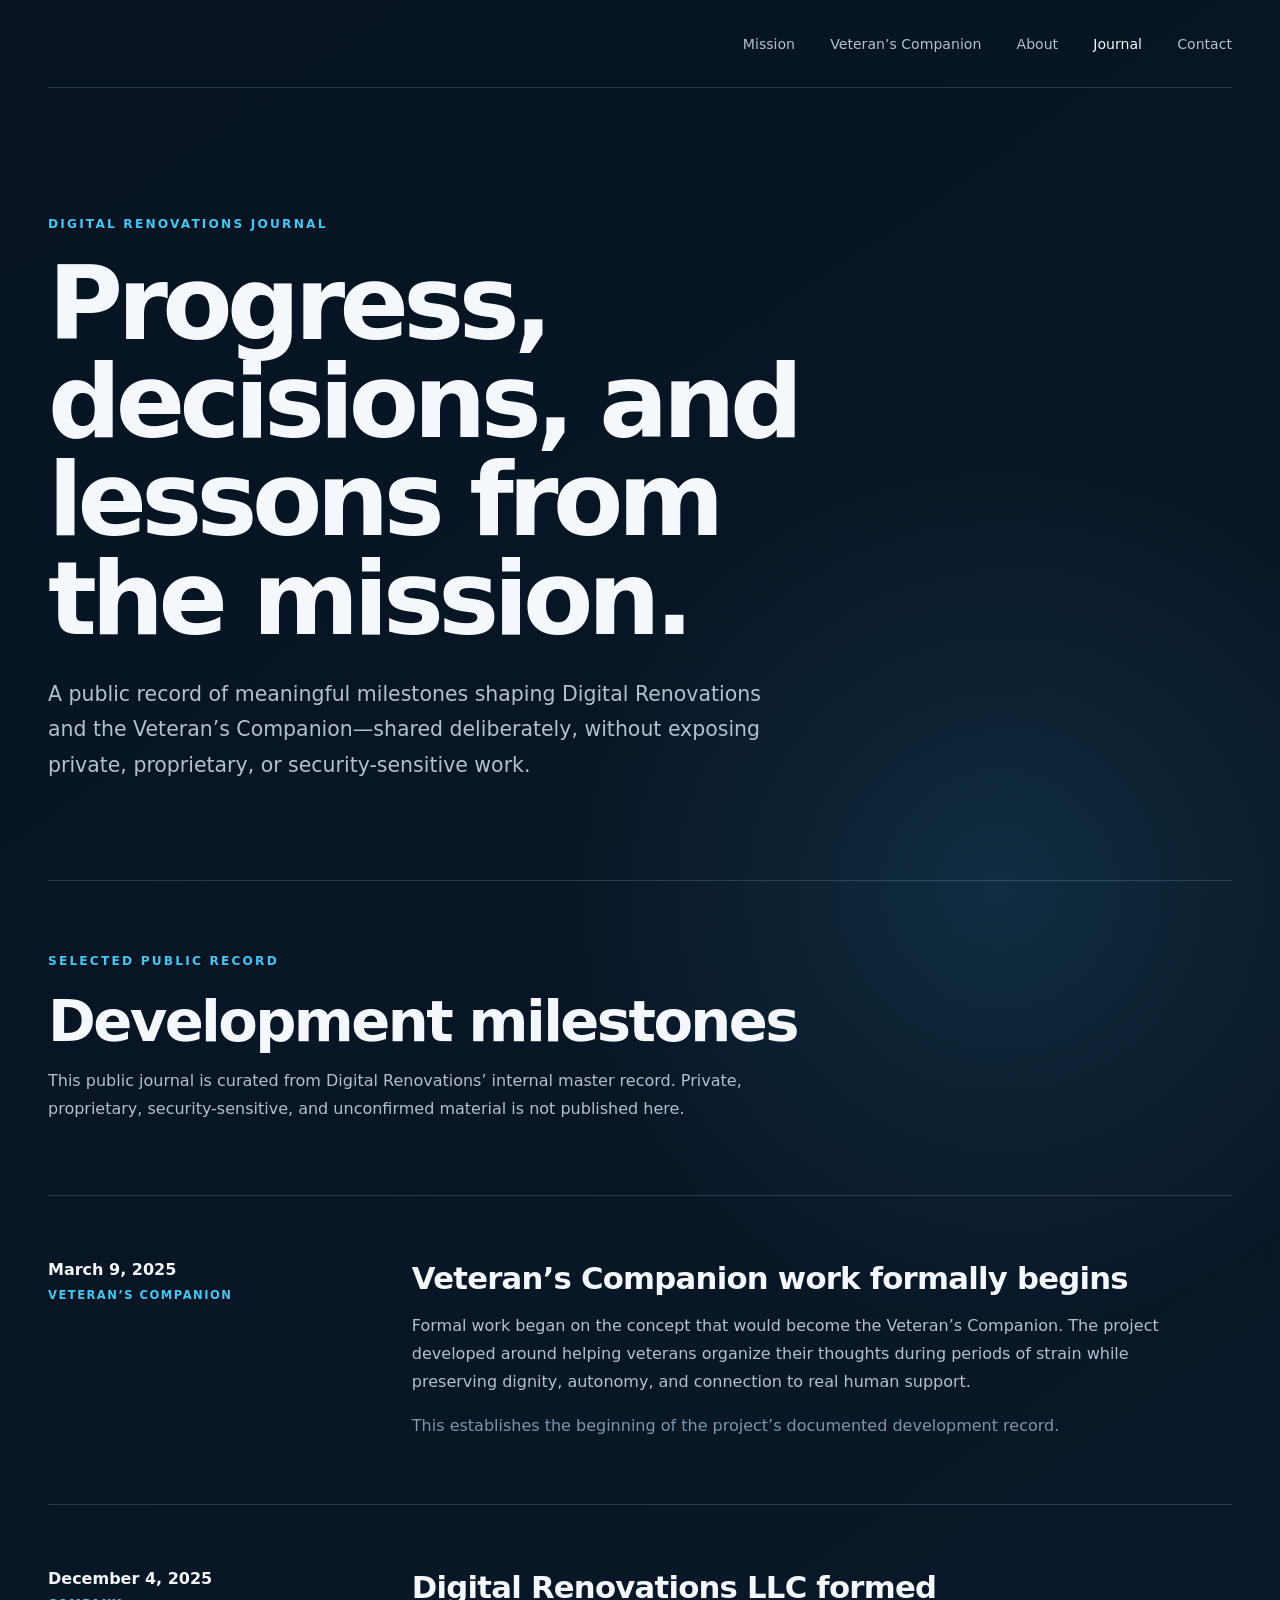
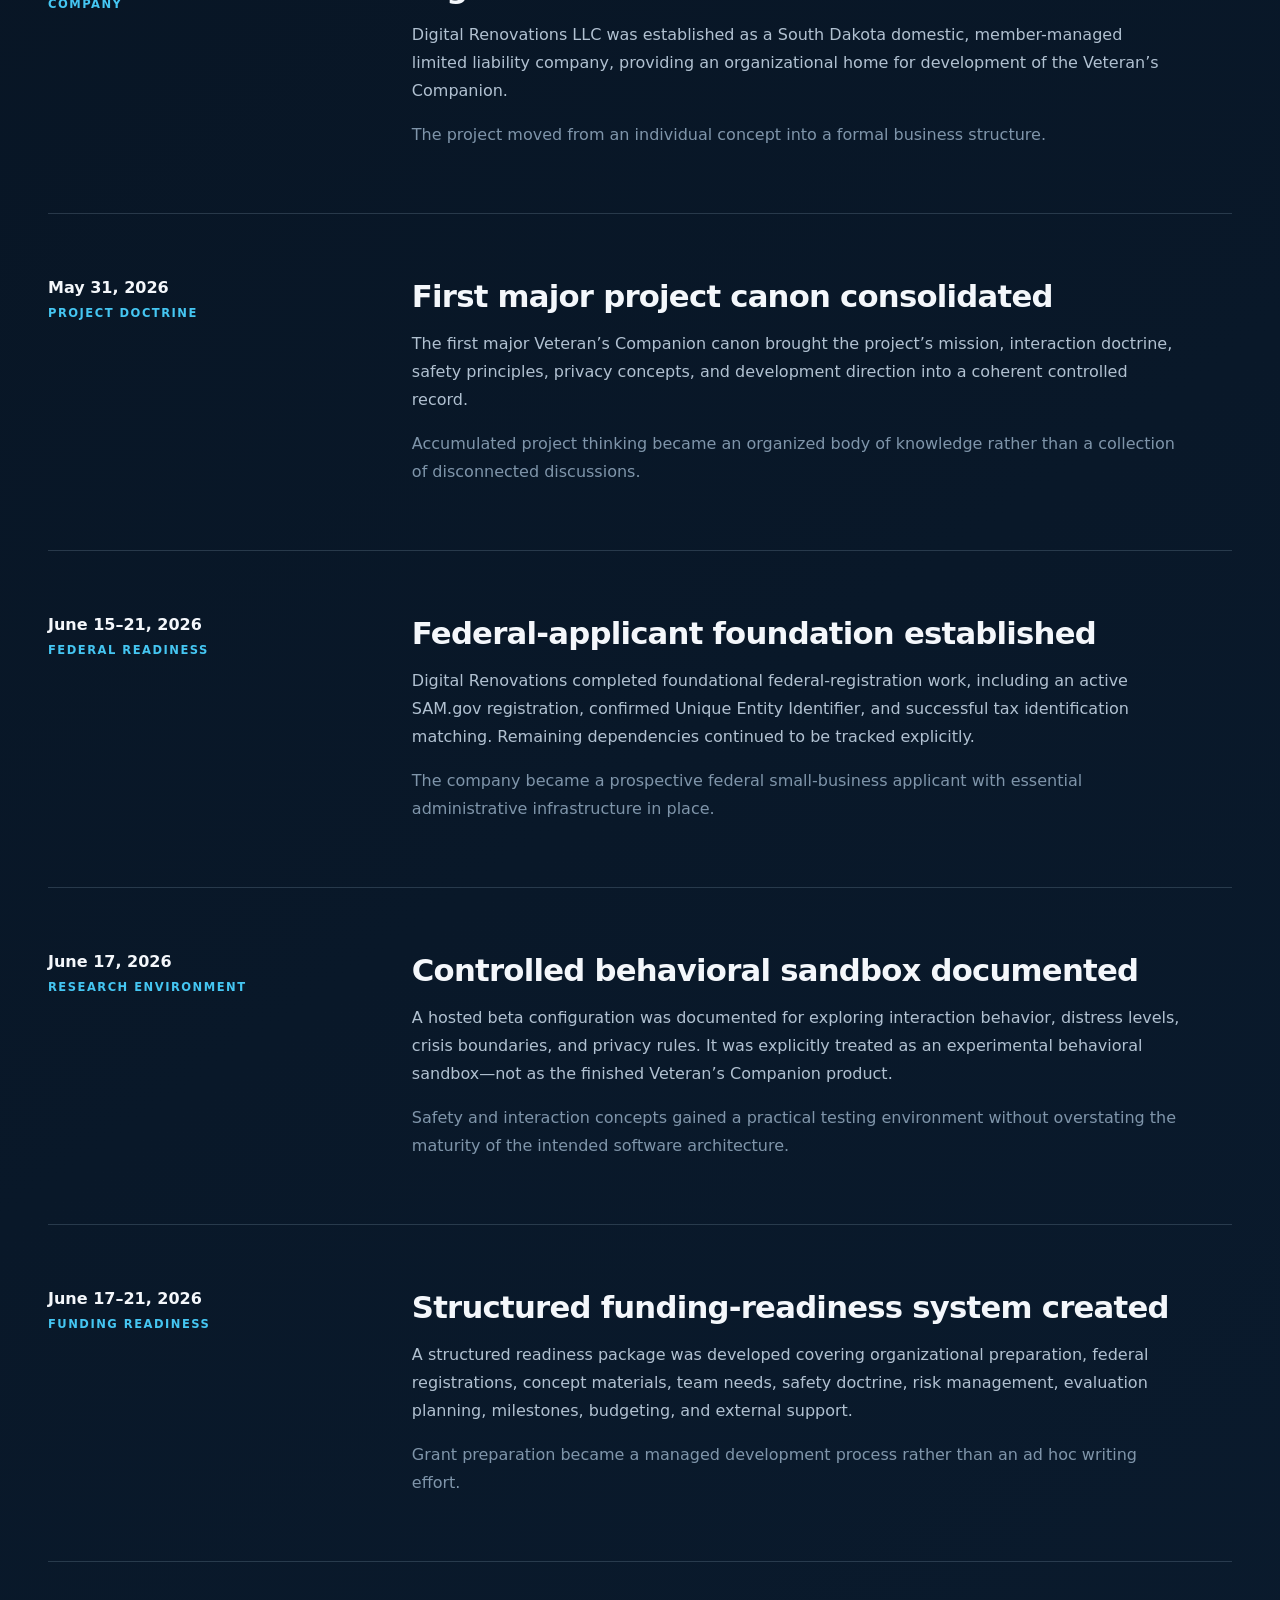
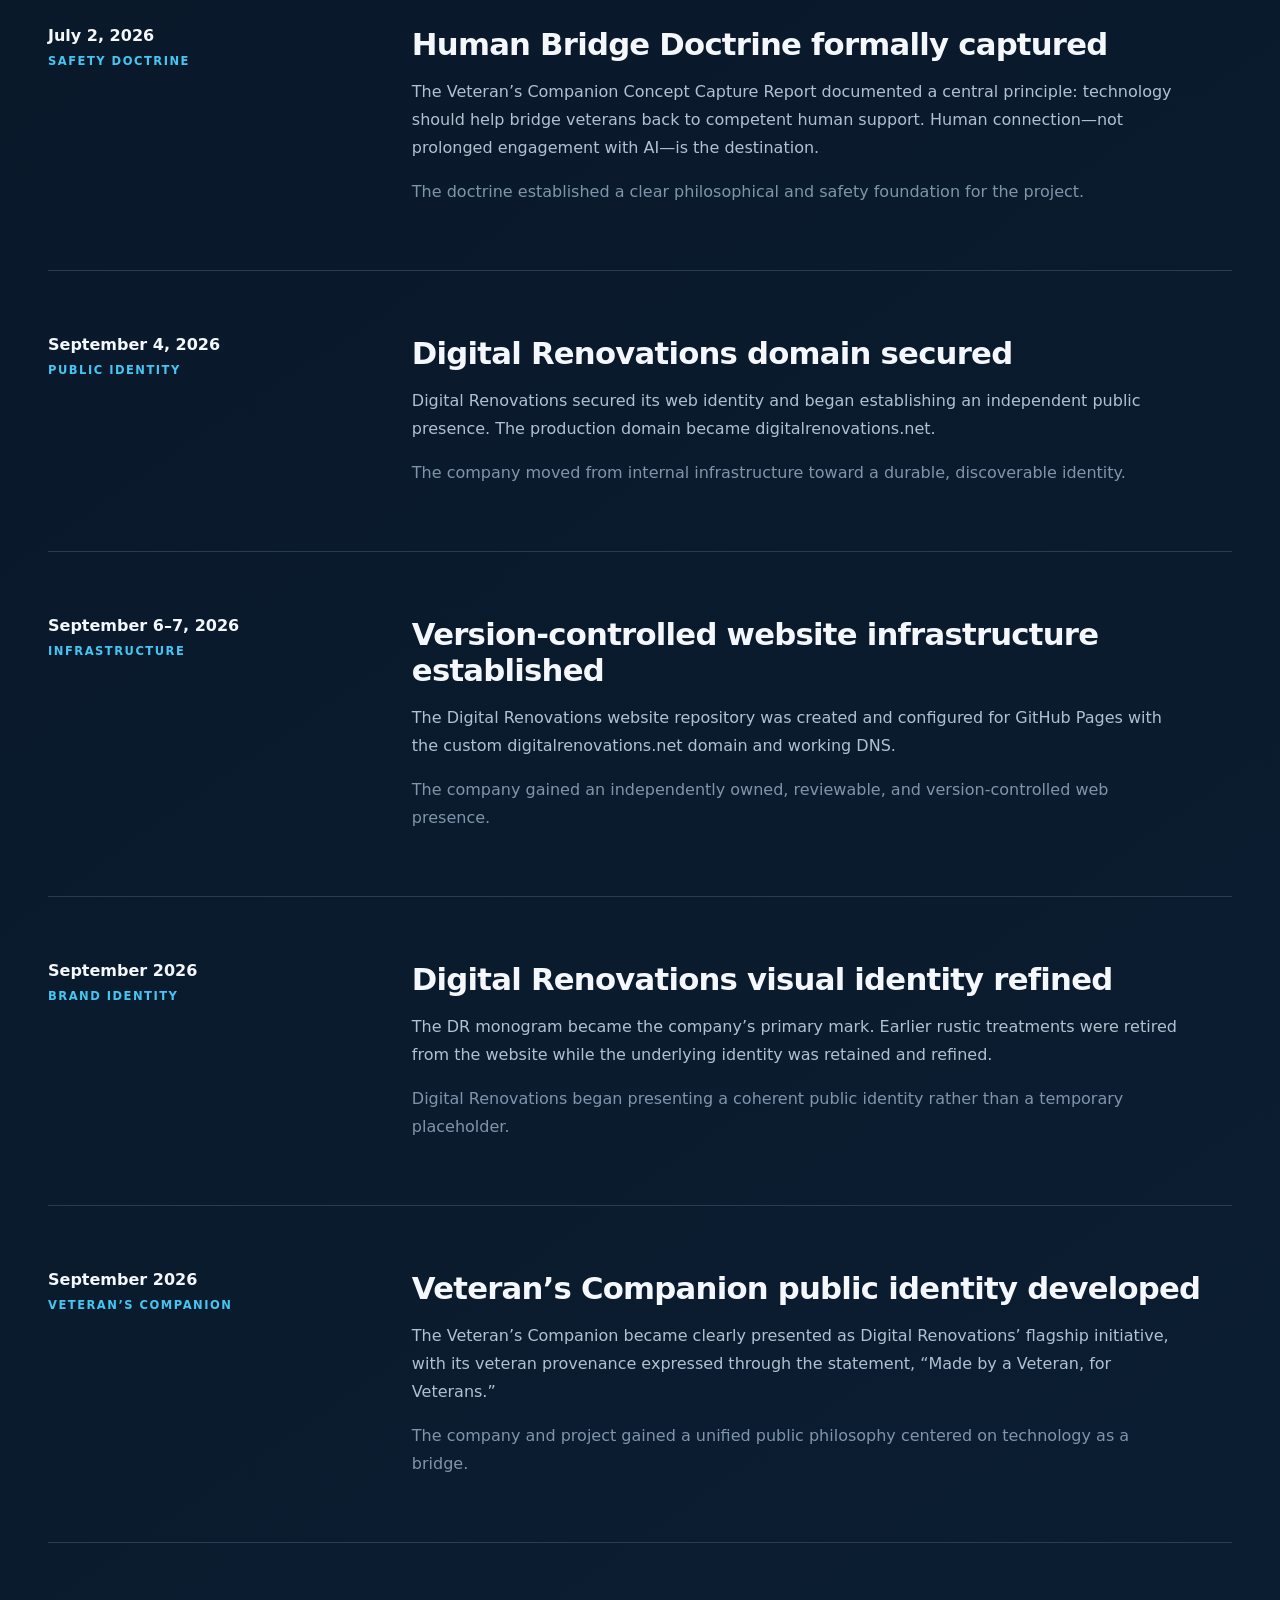
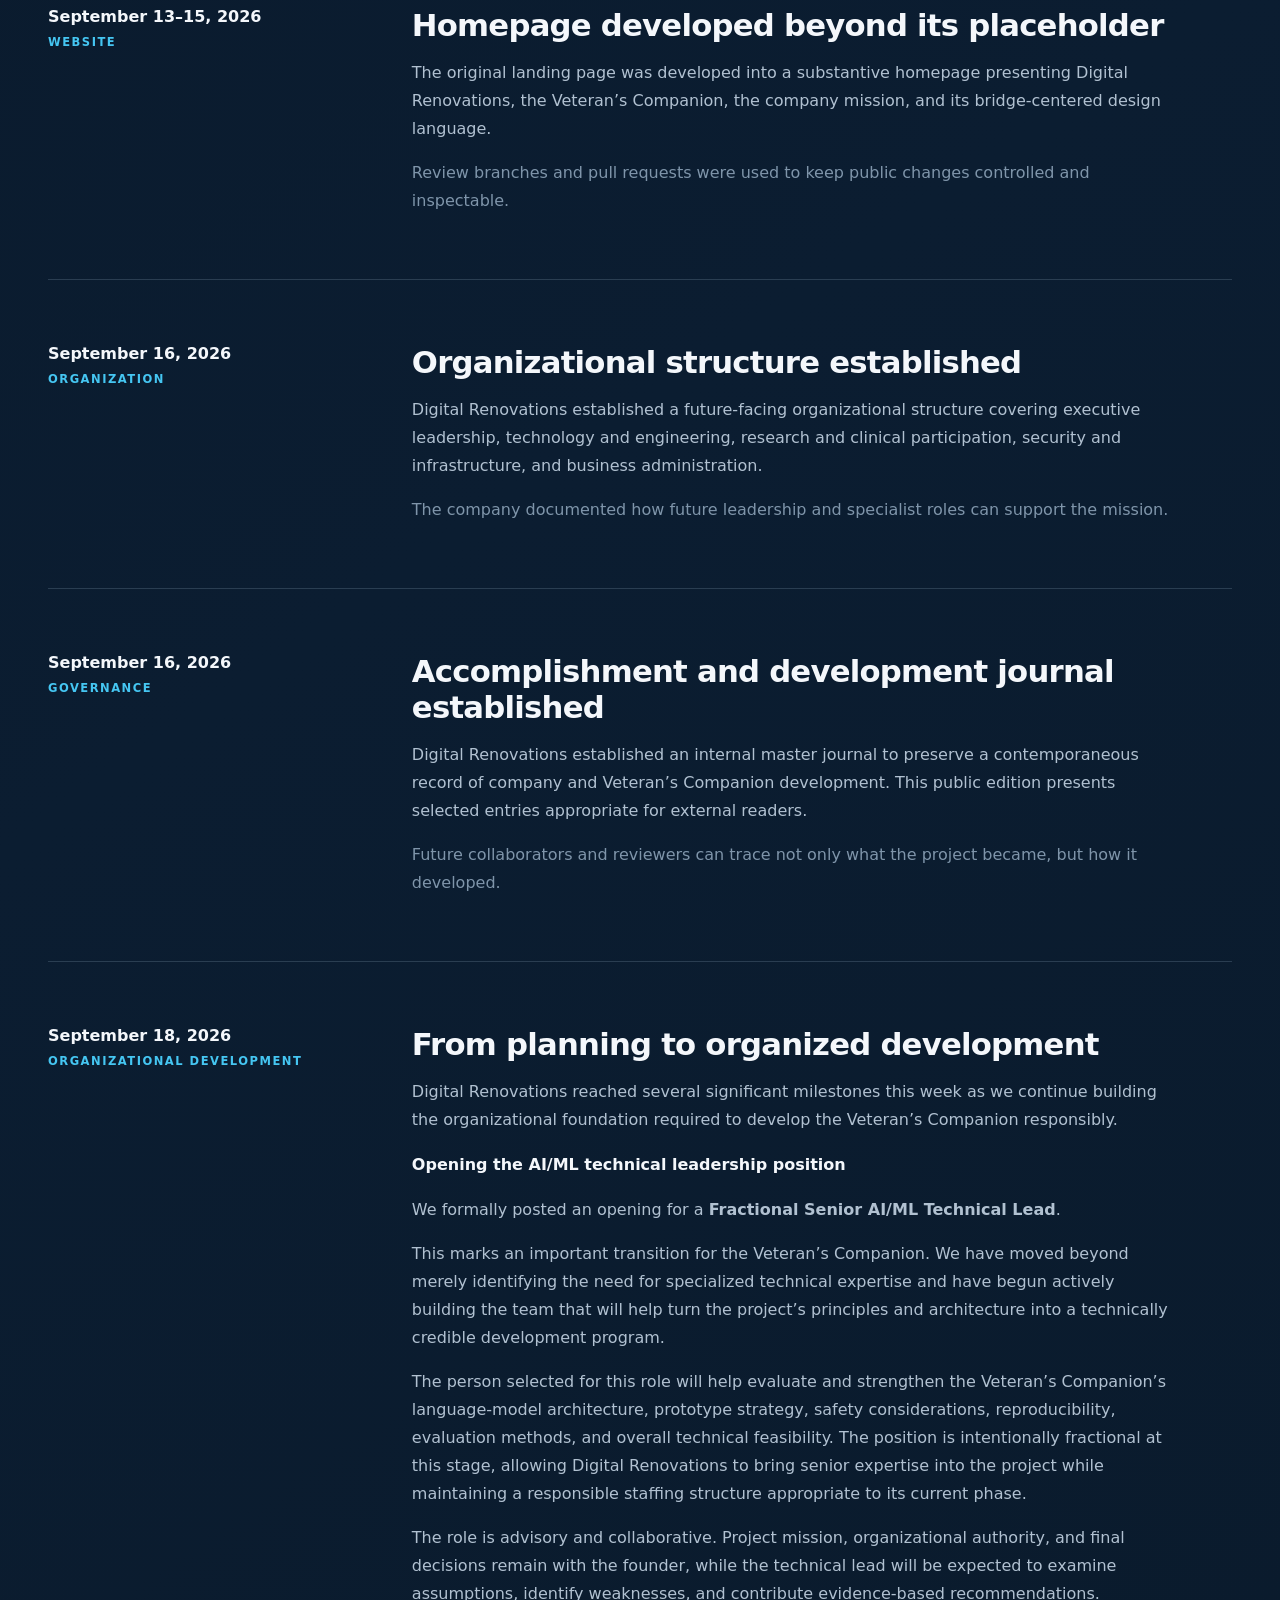
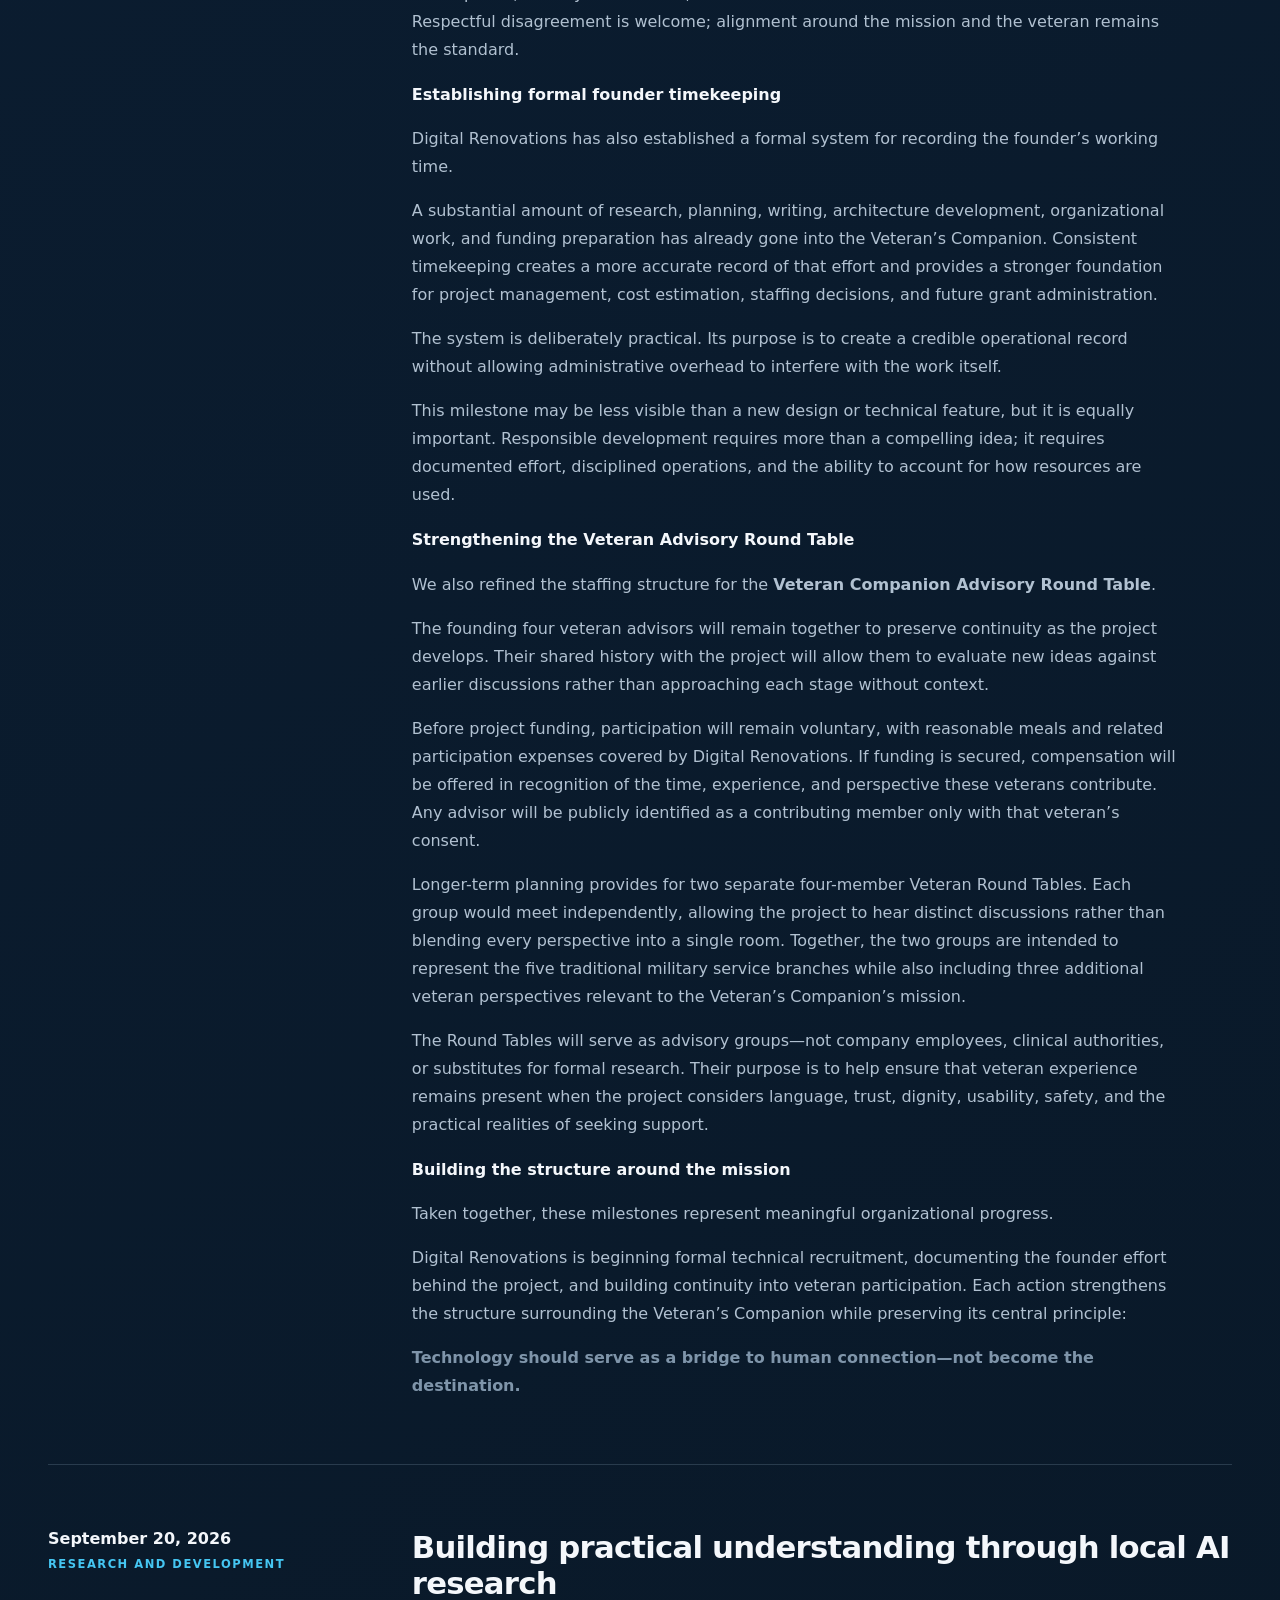
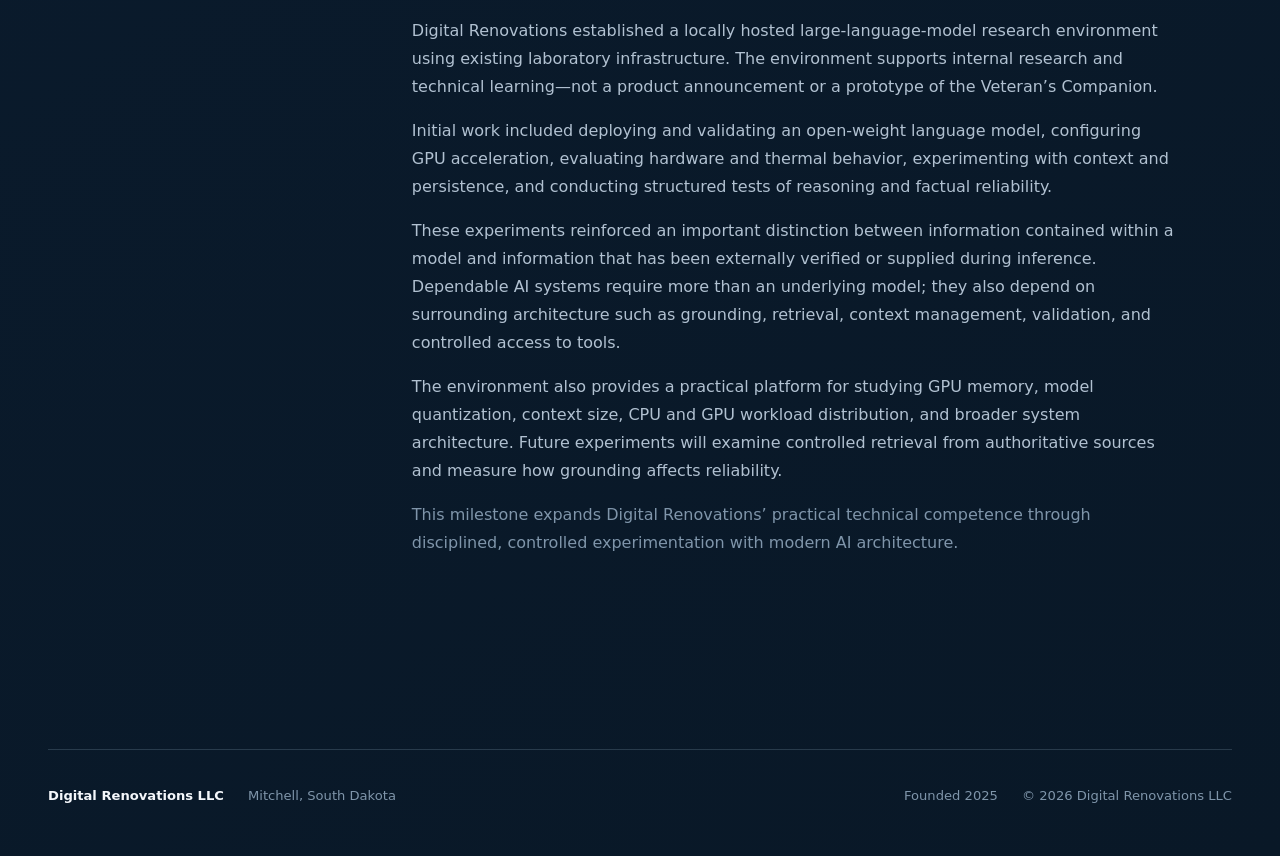
==== commit 073741d7: "Document local AI research environment milestone" ====
--- a/journal/index.html
+++ b/journal/index.html
@@ -19,7 +19,7 @@
     <meta name="twitter:card" content="summary">
     <meta
       http-equiv="Content-Security-Policy"
-      content="default-src 'self'; style-src 'self'; img-src 'self' data:; object-src 'none'; base-uri 'self'; form-action 'none'; frame-ancestors 'none'; upgrade-insecure-requests"
+      content="default-src 'self'; script-src 'self' https://gc.zgo.at; connect-src 'self' https://founder.goatcounter.com/count; style-src 'self'; img-src 'self' data:; object-src 'none'; base-uri 'self'; form-action 'none'; frame-ancestors 'none'; upgrade-insecure-requests"
     >
     <title>Journal | Digital Renovations LLC</title>
     <link rel="canonical" href="https://digitalrenovations.net/journal/">
@@ -424,6 +424,45 @@
           </div>
         </article>
 
+        <article class="journal-entry">
+          <div class="journal-entry-meta">
+            <time datetime="2026-09-20">September 20, 2026</time>
+            <span>Research and development</span>
+          </div>
+          <div>
+            <h3>Building practical understanding through local AI research</h3>
+            <p>
+              Digital Renovations established a locally hosted large-language-model research
+              environment using existing laboratory infrastructure. The environment supports
+              internal research and technical learning—not a product announcement or a prototype
+              of the Veteran’s Companion.
+            </p>
+            <p>
+              Initial work included deploying and validating an open-weight language model,
+              configuring GPU acceleration, evaluating hardware and thermal behavior, experimenting
+              with context and persistence, and conducting structured tests of reasoning and
+              factual reliability.
+            </p>
+            <p>
+              These experiments reinforced an important distinction between information contained
+              within a model and information that has been externally verified or supplied during
+              inference. Dependable AI systems require more than an underlying model; they also
+              depend on surrounding architecture such as grounding, retrieval, context management,
+              validation, and controlled access to tools.
+            </p>
+            <p>
+              The environment also provides a practical platform for studying GPU memory, model
+              quantization, context size, CPU and GPU workload distribution, and broader system
+              architecture. Future experiments will examine controlled retrieval from authoritative
+              sources and measure how grounding affects reliability.
+            </p>
+            <p class="journal-significance">
+              This milestone expands Digital Renovations’ practical technical competence through
+              disciplined, controlled experimentation with modern AI architecture.
+            </p>
+          </div>
+        </article>
+
       </section>
     </main>
 
@@ -437,5 +476,10 @@
         <span>© 2026 Digital Renovations LLC</span>
       </div>
     </footer>
+    <script
+      data-goatcounter="https://founder.goatcounter.com/count"
+      async
+      src="https://gc.zgo.at/count.js"
+    ></script>
   </body>
 </html>
--- a/styles.css
+++ b/styles.css
@@ -730,3 +730,26 @@
     gap: 1.4rem;
   }
 }
+
+
+/* Veteran’s Companion product identity */
+.vc-brand {
+  max-width: 34rem;
+  margin: 0 0 clamp(2rem, 4vw, 3.25rem);
+  padding: clamp(0.35rem, 1vw, 0.75rem);
+  border-radius: 0.75rem;
+  background: #000;
+}
+
+.vc-brand img {
+  display: block;
+  width: 100%;
+  height: auto;
+}
+
+@media (max-width: 48rem) {
+  .vc-brand {
+    width: min(100%, 28rem);
+    margin-inline: auto;
+  }
+}
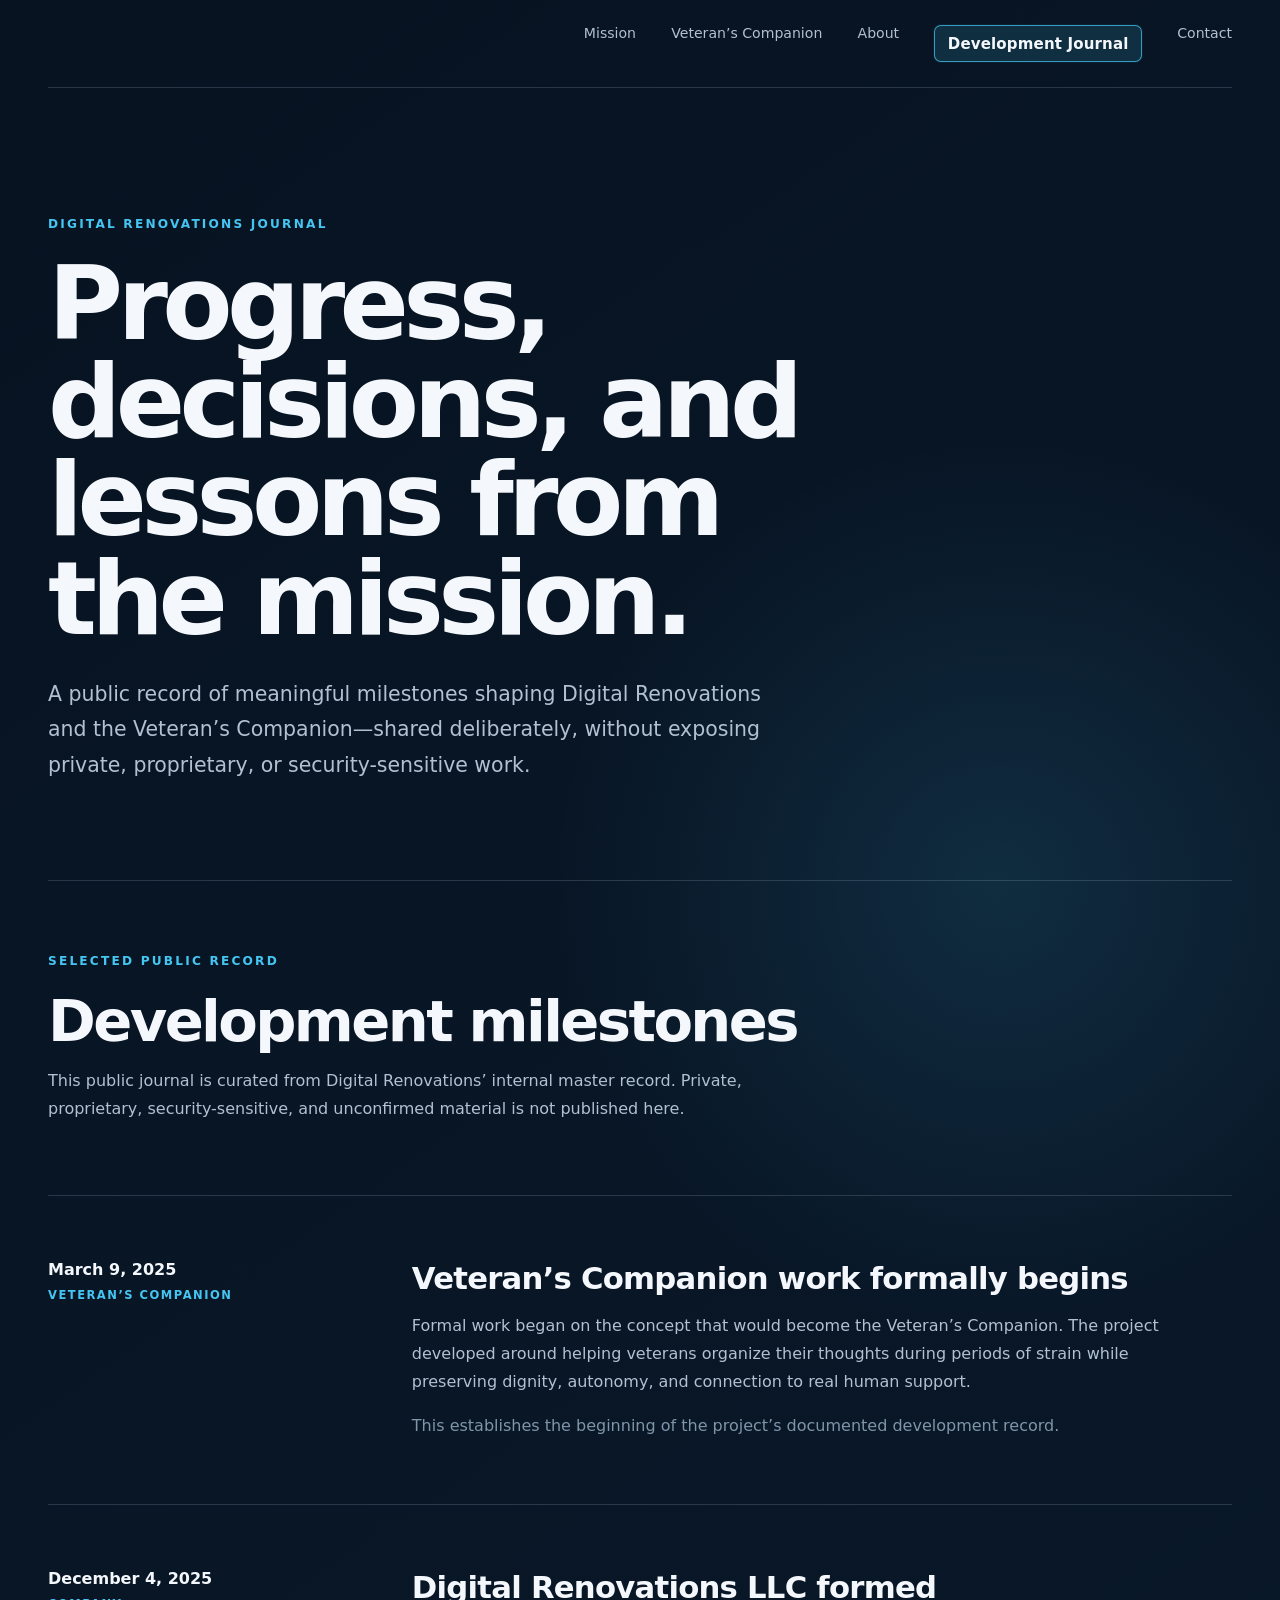
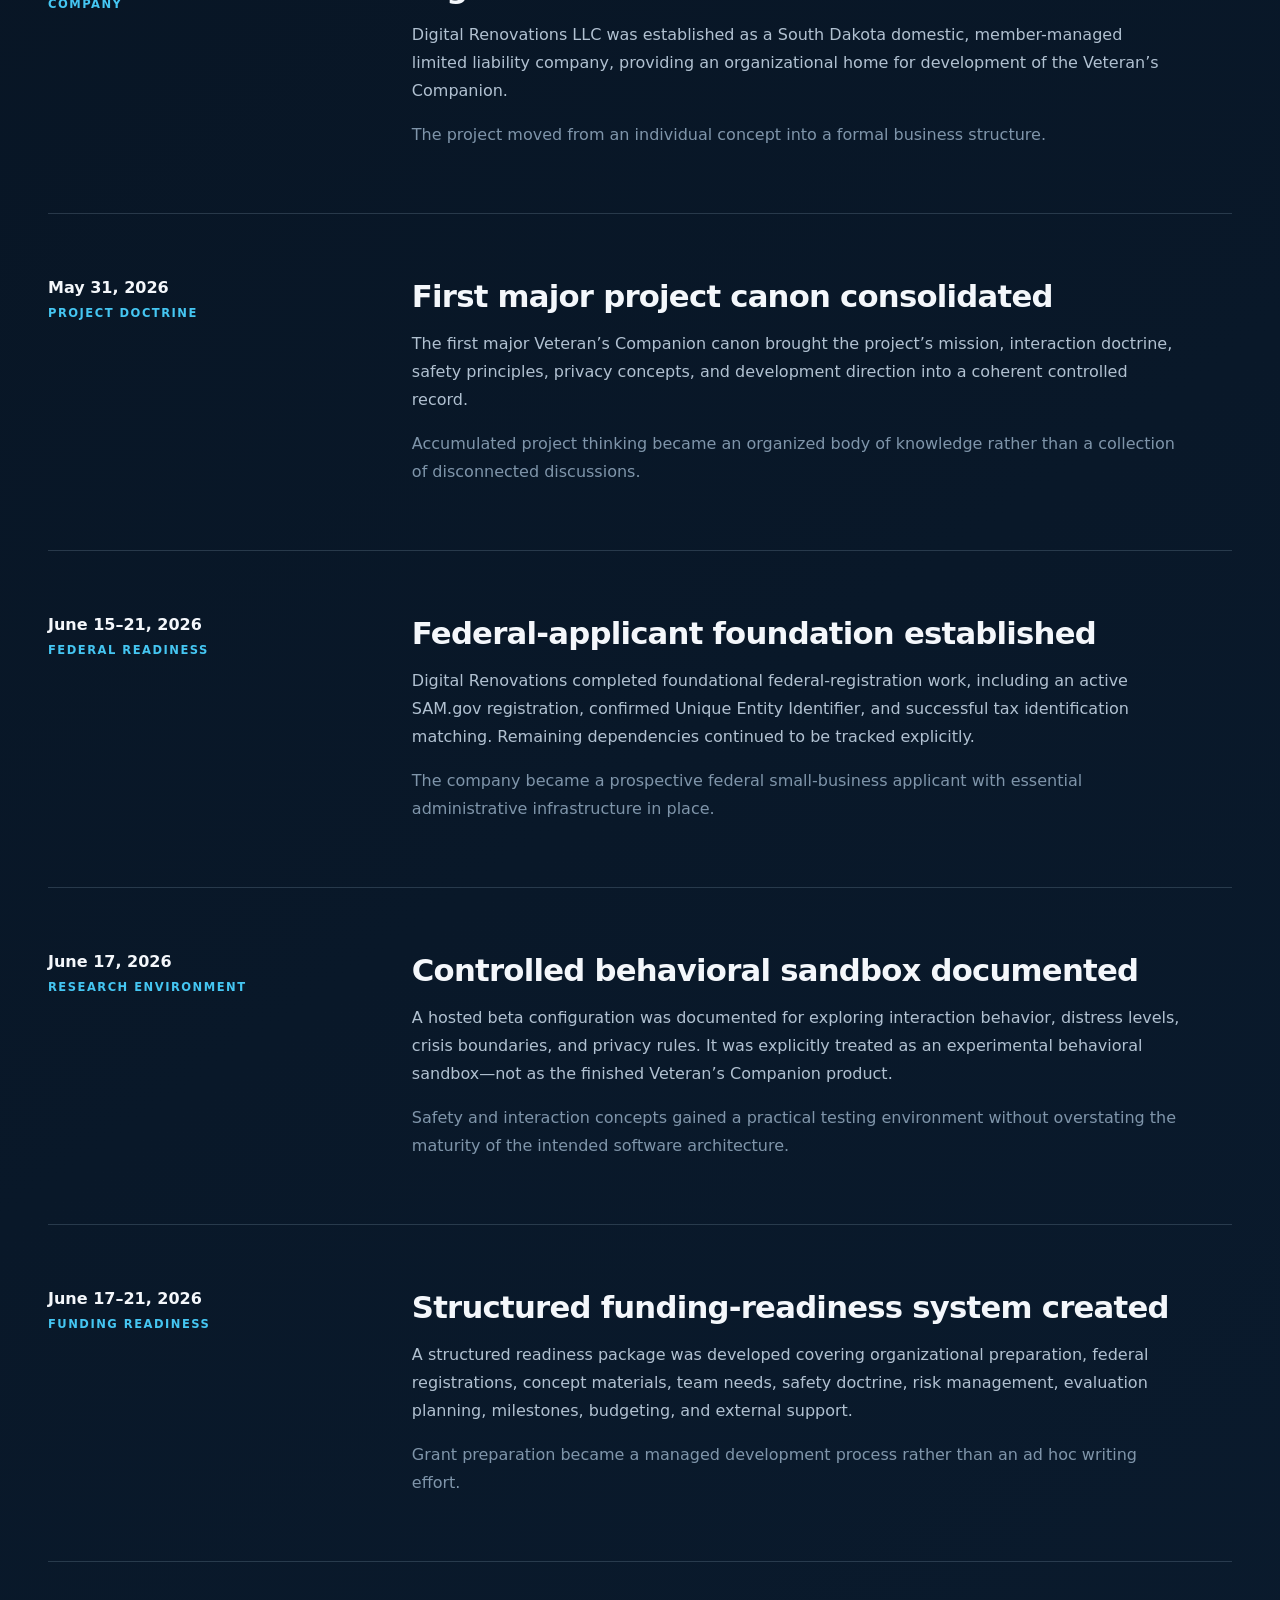
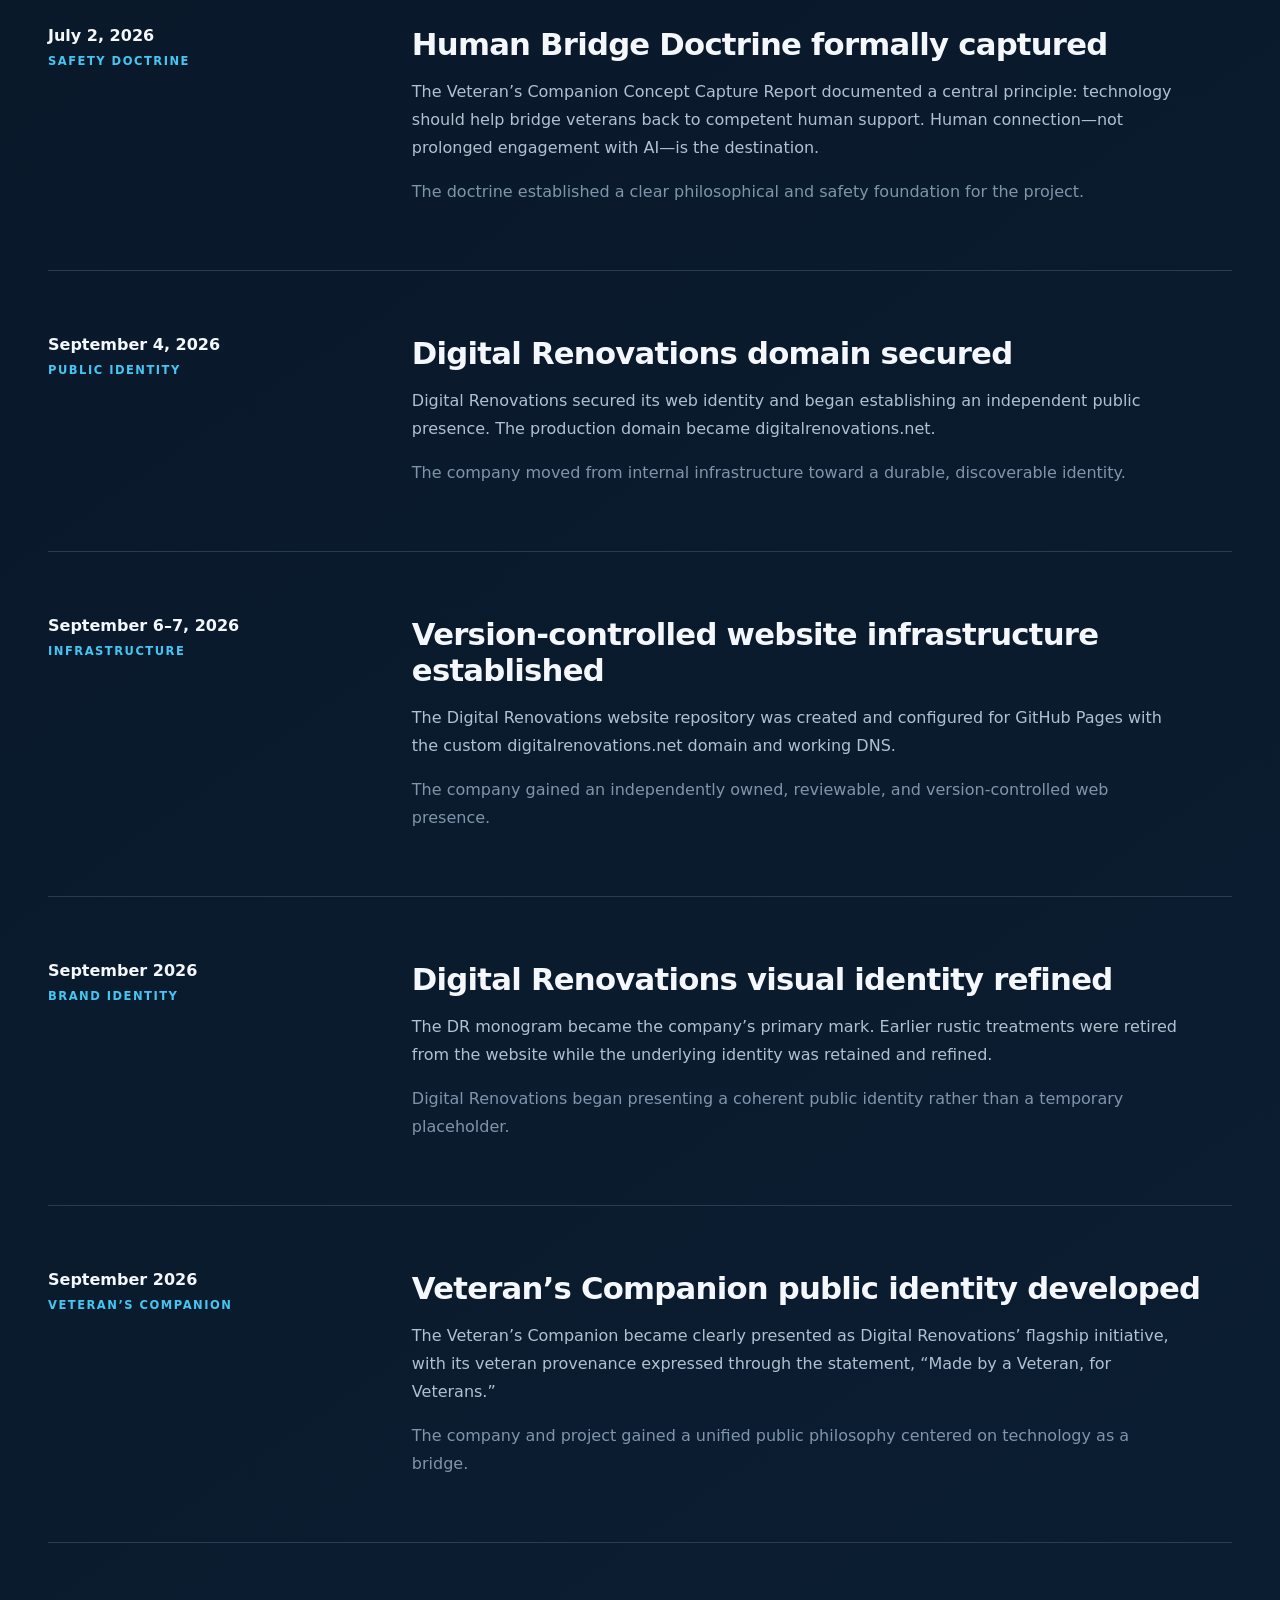
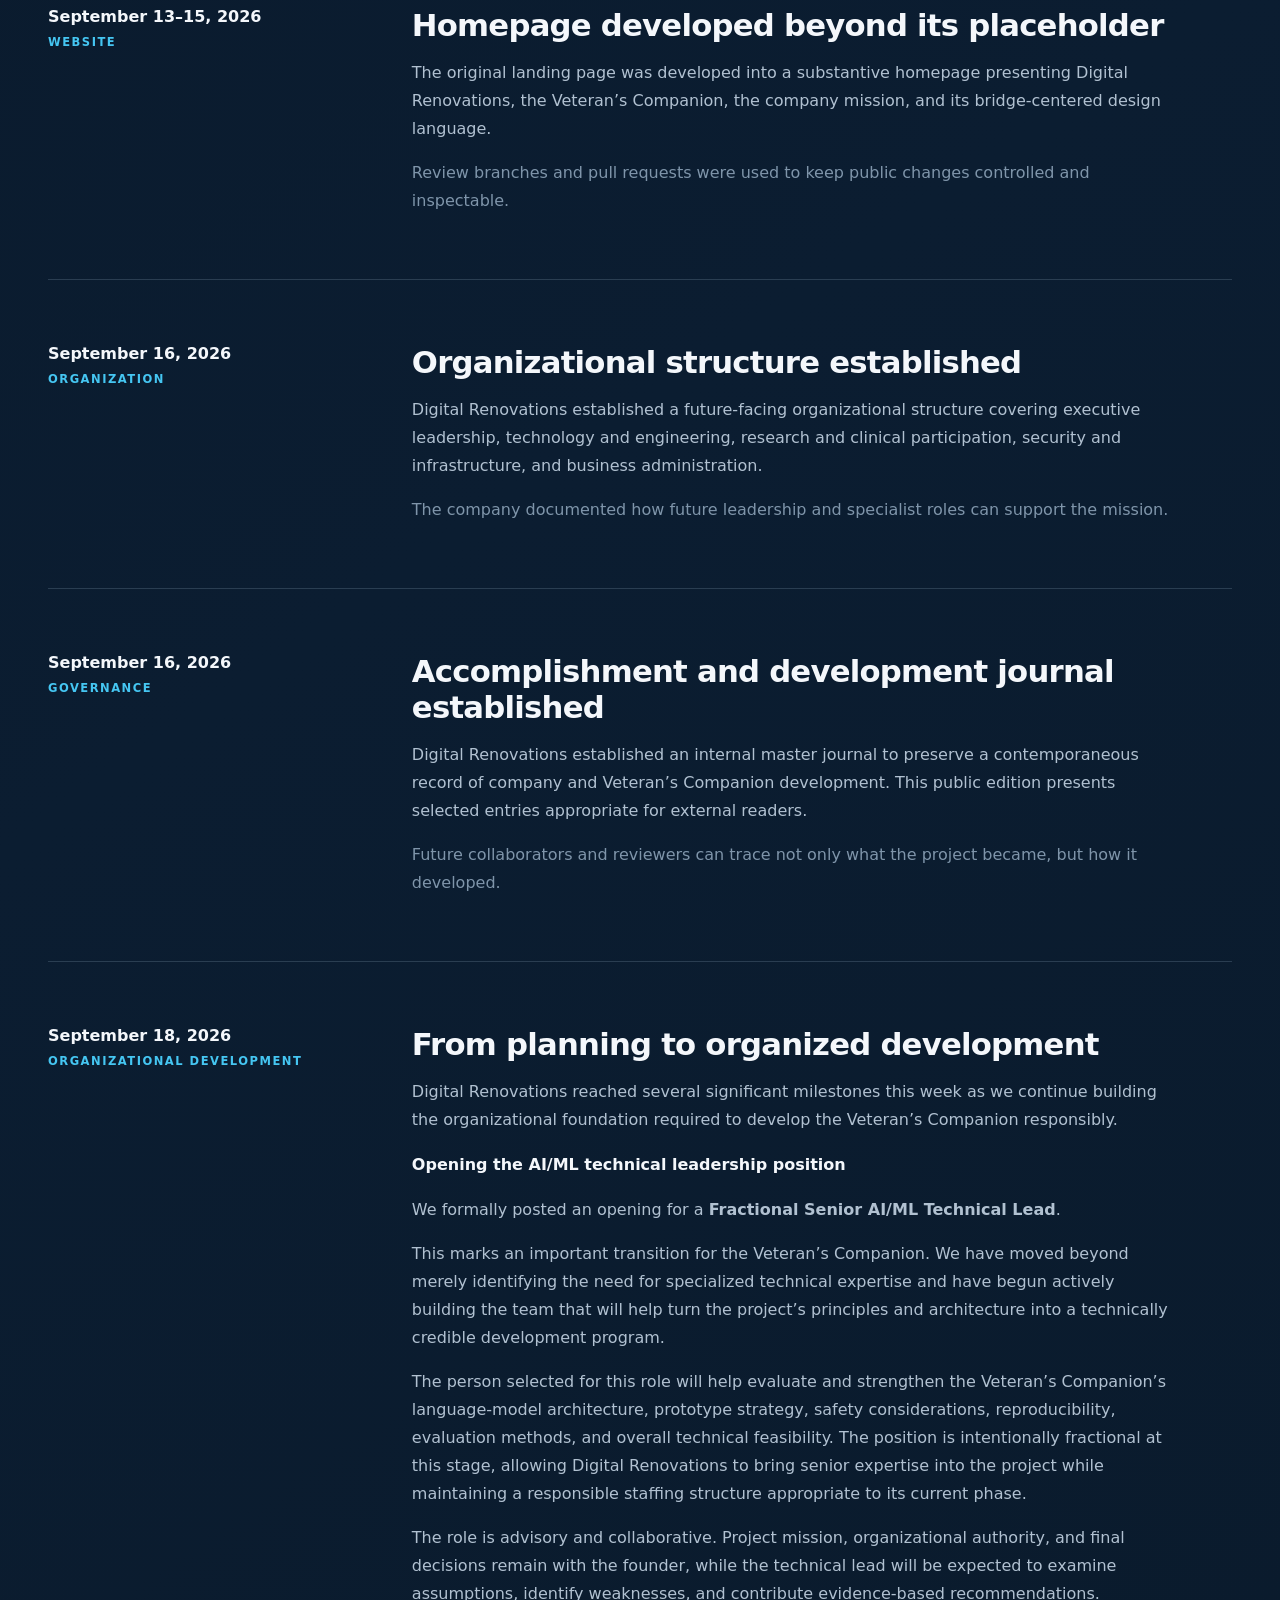
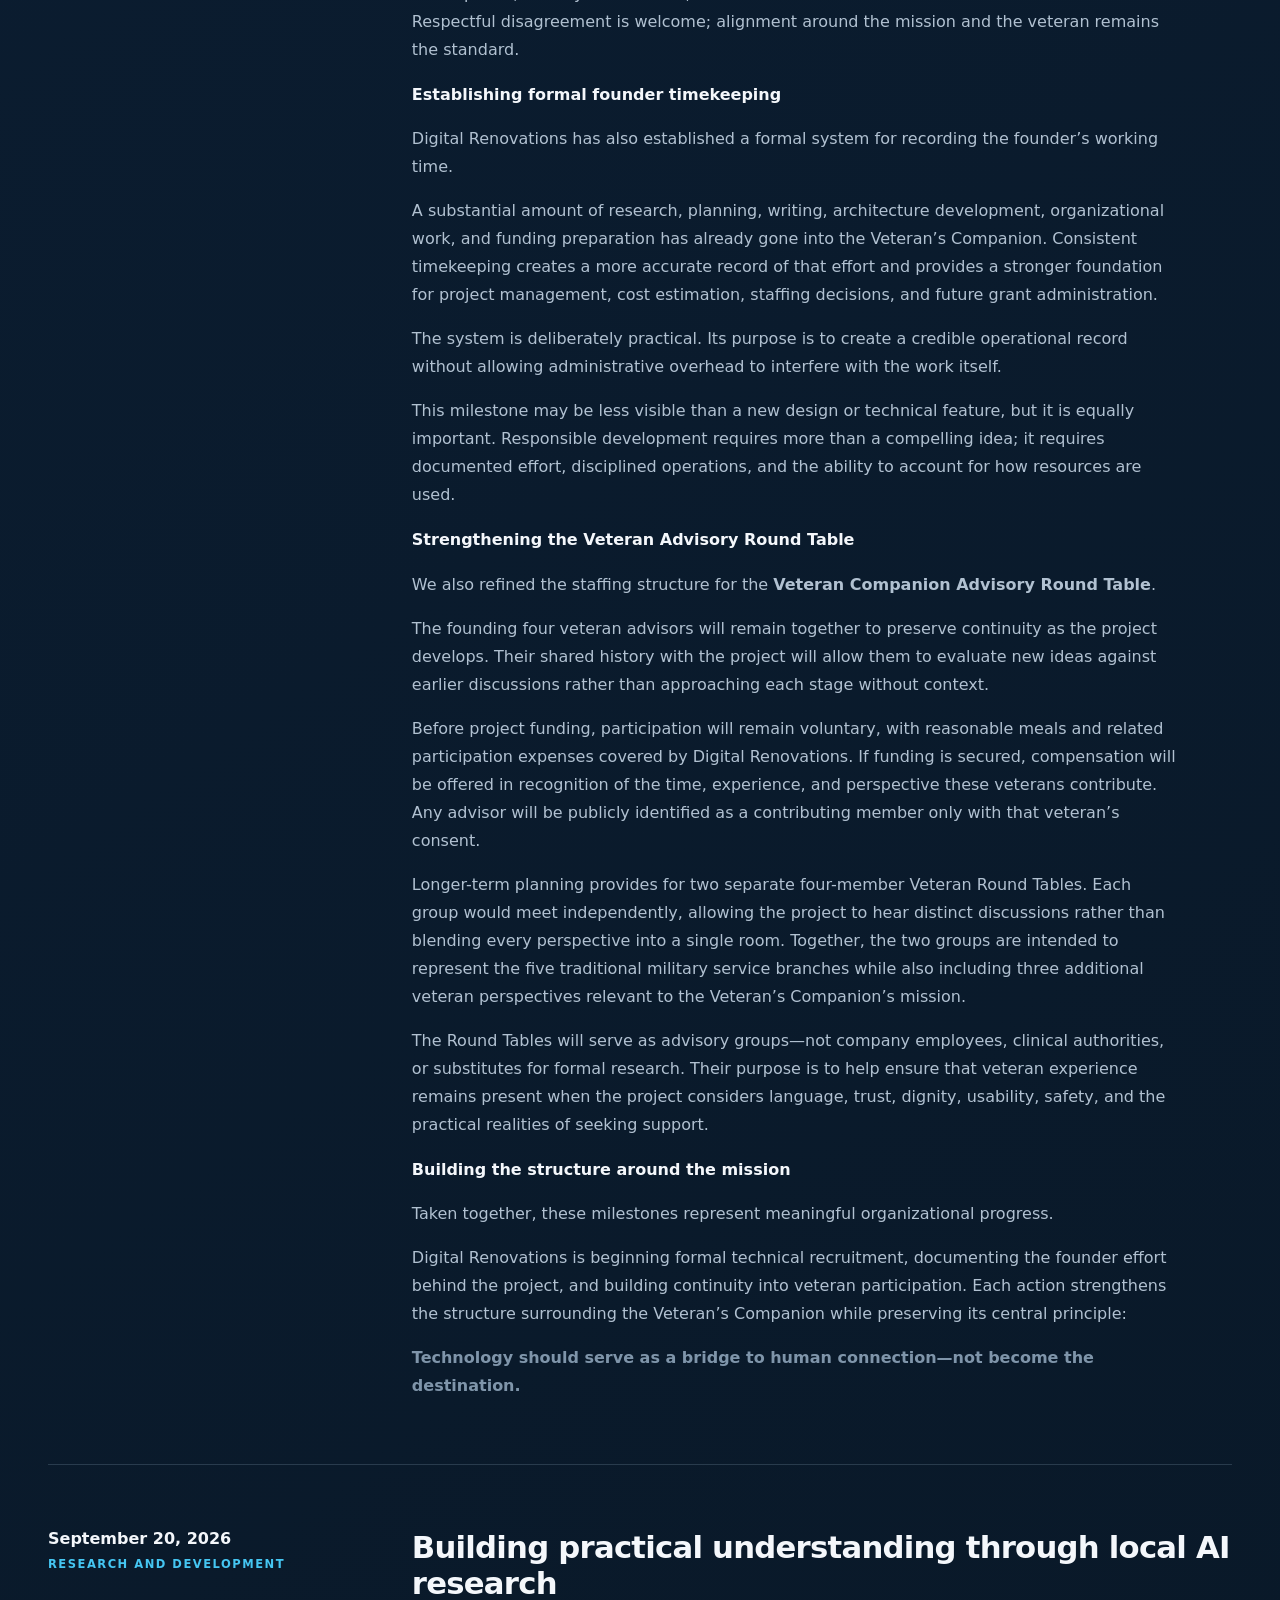
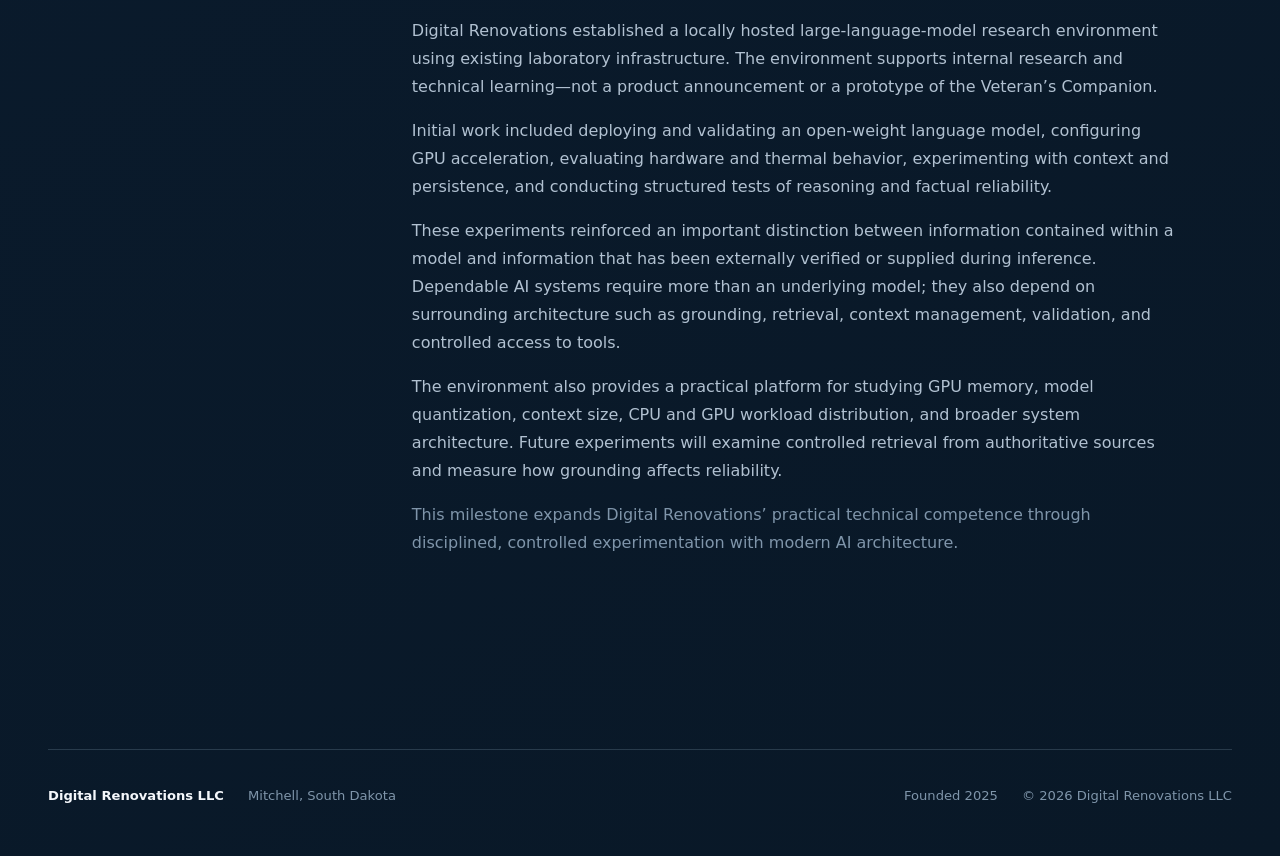
==== commit 3594541d: "Emphasize the Development Journal navigation" ====
--- a/journal/index.html
+++ b/journal/index.html
@@ -23,7 +23,7 @@
     >
     <title>Journal | Digital Renovations LLC</title>
     <link rel="canonical" href="https://digitalrenovations.net/journal/">
-    <link rel="stylesheet" href="../styles.css?v=13">
+    <link rel="stylesheet" href="../styles.css?v=16">
   </head>
   <body class="journal-page">
     <a class="skip-link" href="#main-content">Skip to content</a>
@@ -33,7 +33,7 @@
         <a href="../#mission">Mission</a>
         <a href="../#veteran-companion">Veteran’s Companion</a>
         <a href="../#about">About</a>
-        <a href="./" aria-current="page">Journal</a>
+        <a class="journal-nav-link" href="./" aria-current="page">Development Journal</a>
         <a href="../#contact">Contact</a>
       </nav>
     </header>
--- a/styles.css
+++ b/styles.css
@@ -86,6 +86,26 @@
 }
 
 
+nav .journal-nav-link {
+  padding: 0.52rem 0.78rem;
+  border: 1px solid rgba(69, 198, 242, 0.72);
+  border-radius: 0.42rem;
+  background: var(--accent-soft);
+  color: var(--paper);
+  font-size: 0.94rem;
+  font-weight: 800;
+  letter-spacing: 0.01em;
+  box-shadow: 0 0 0 1px rgba(69, 198, 242, 0.06);
+}
+
+nav .journal-nav-link:hover,
+nav .journal-nav-link:focus-visible {
+  border-color: var(--accent);
+  background: var(--accent);
+  color: var(--ink);
+}
+
+
 .identity-banner {
   width: min(calc(100vw - 2rem), 96rem);
   margin: clamp(1.5rem, 4vw, 3rem) 0 0 50%;
@@ -537,6 +557,20 @@
 }
 
 @media (max-width: 48rem) {
+  nav {
+    align-items: center;
+    gap: 0.55rem;
+  }
+
+  nav a {
+    font-size: 0.8rem;
+  }
+
+  nav .journal-nav-link {
+    padding: 0.48rem 0.62rem;
+    font-size: 0.84rem;
+  }
+
   .site-header,
   main,
   footer {
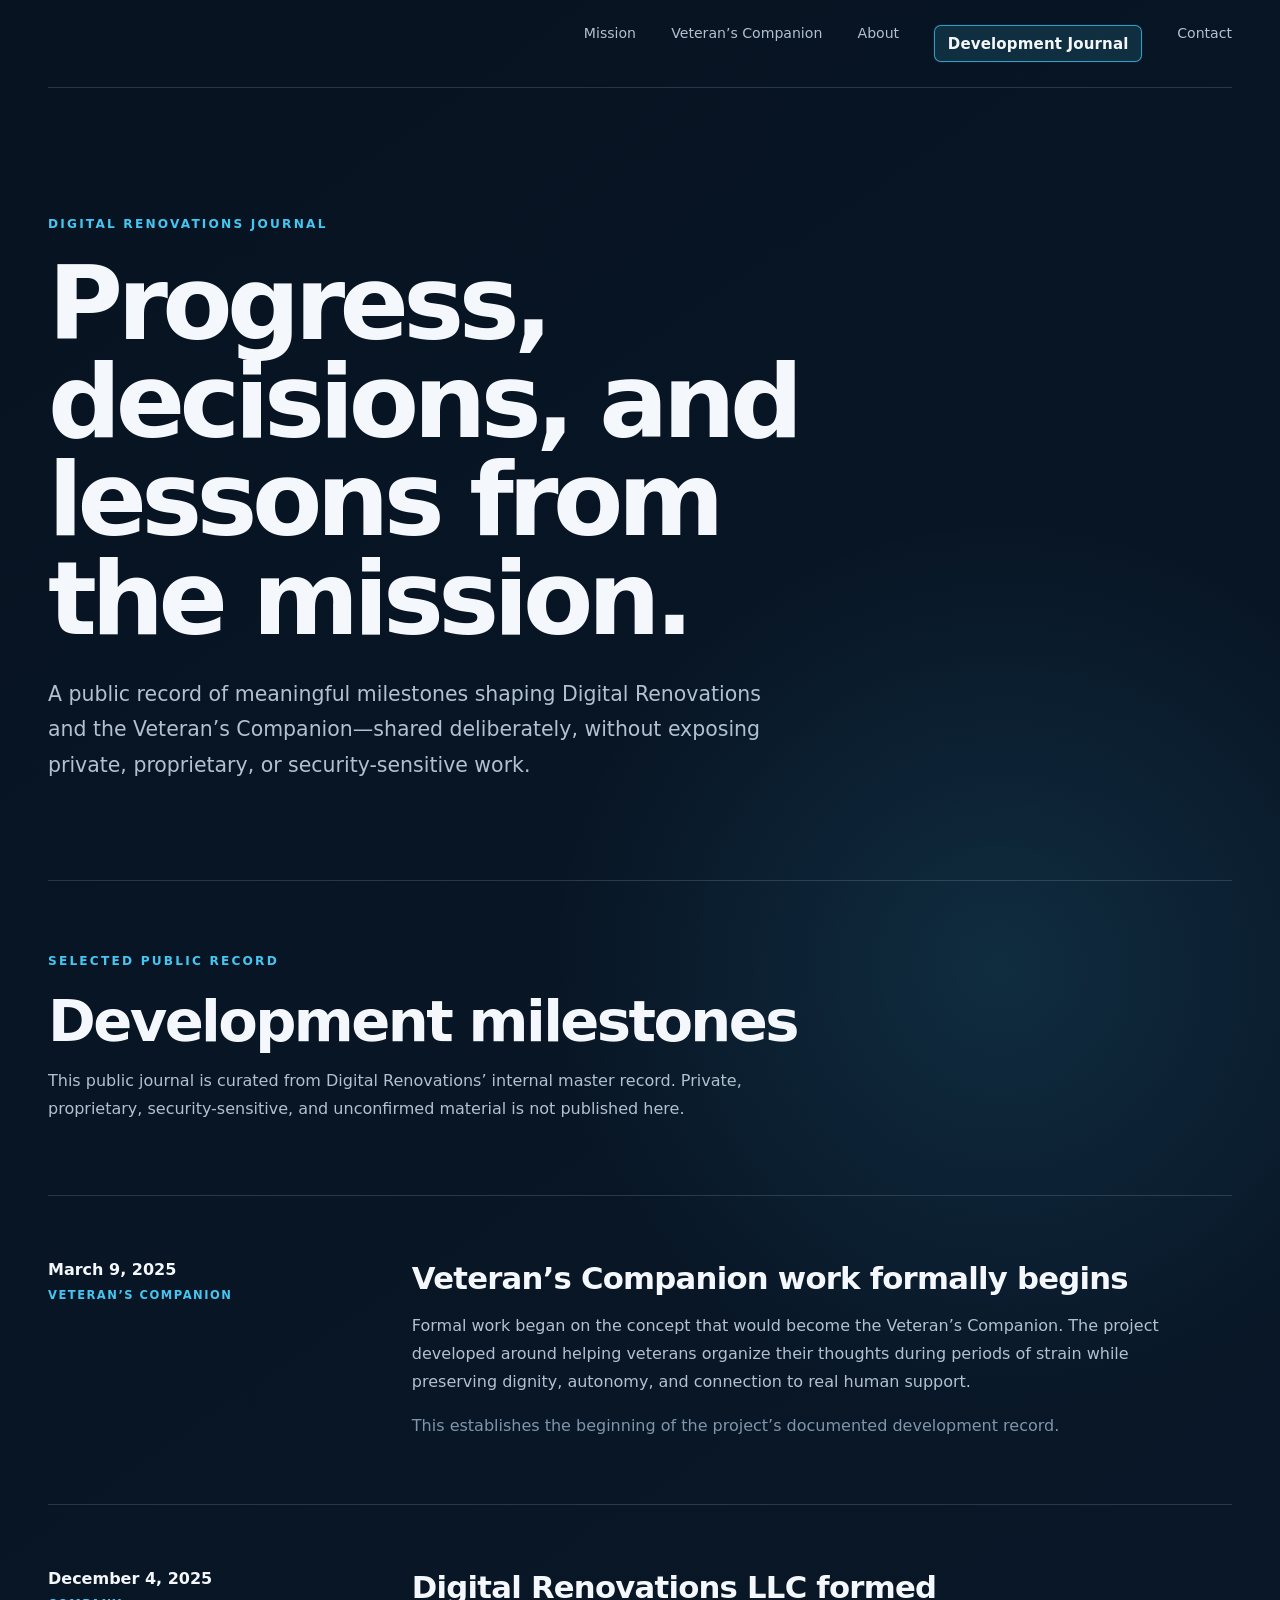
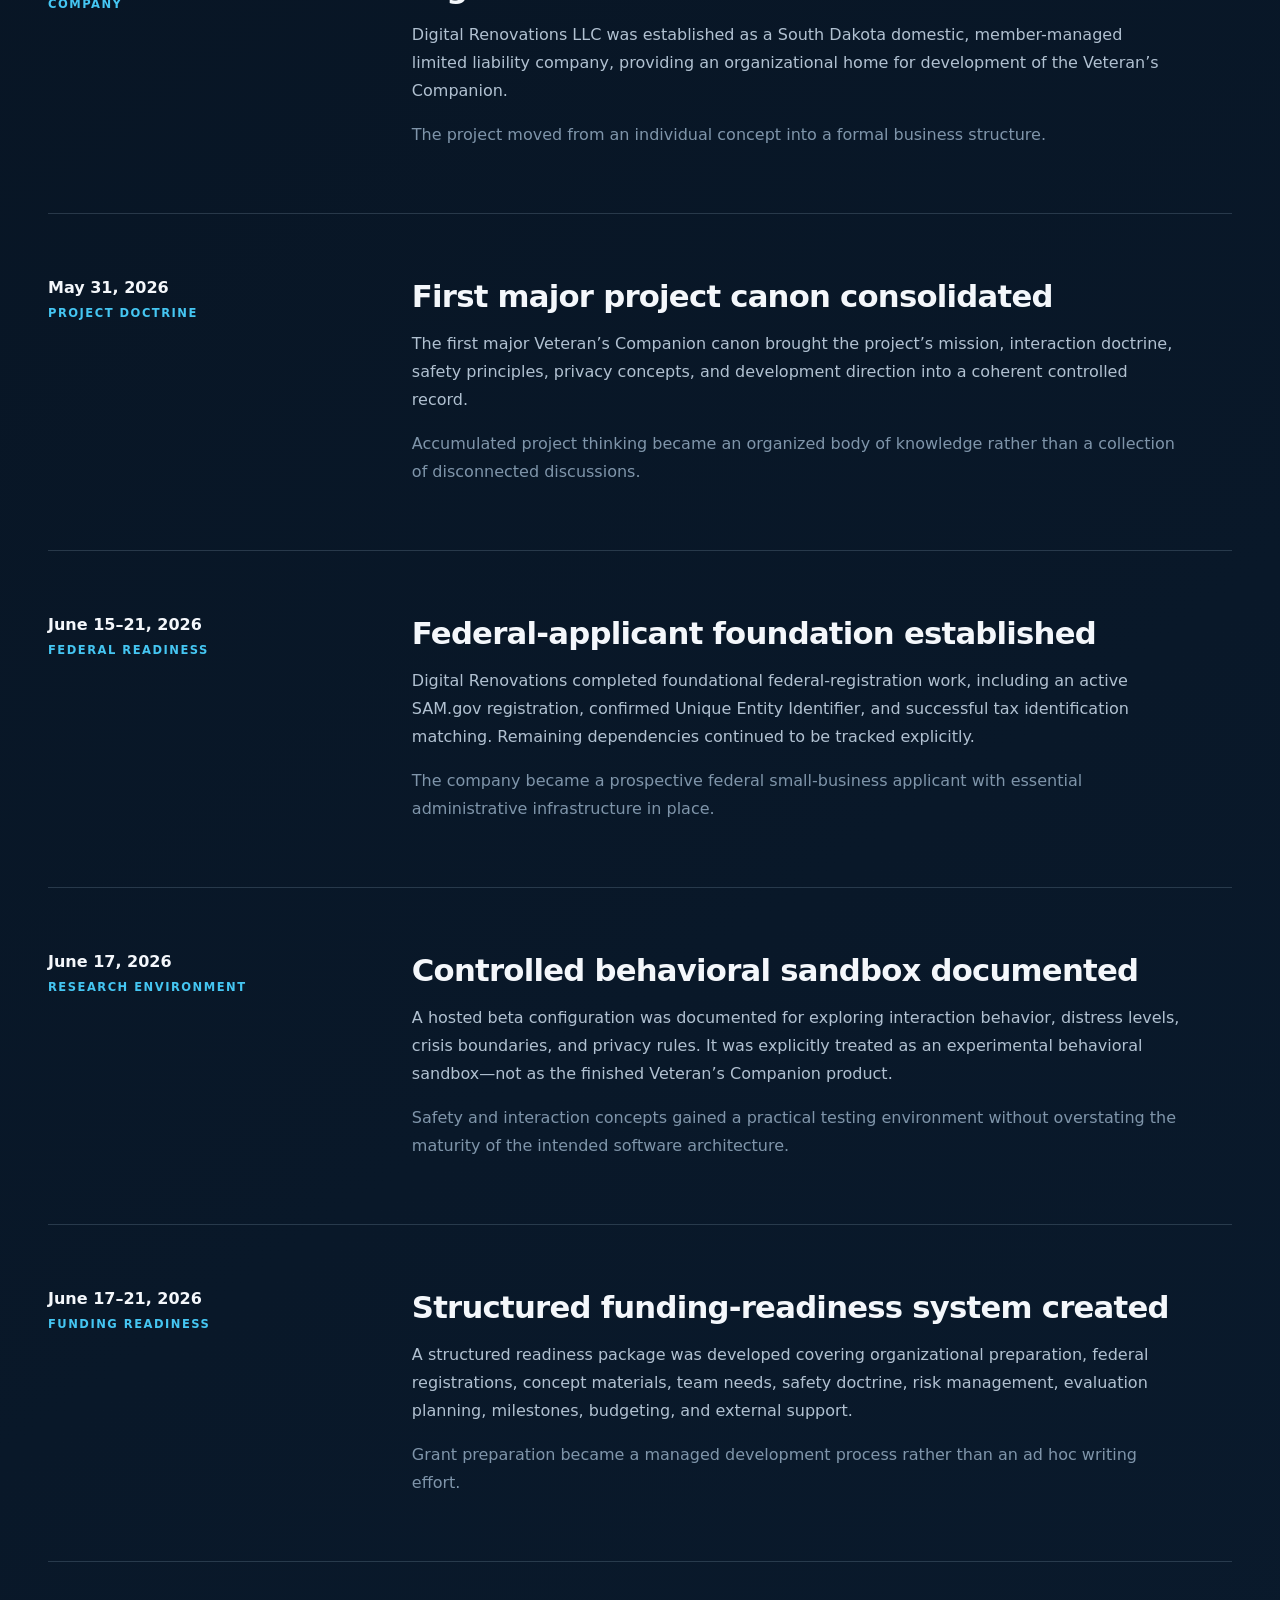
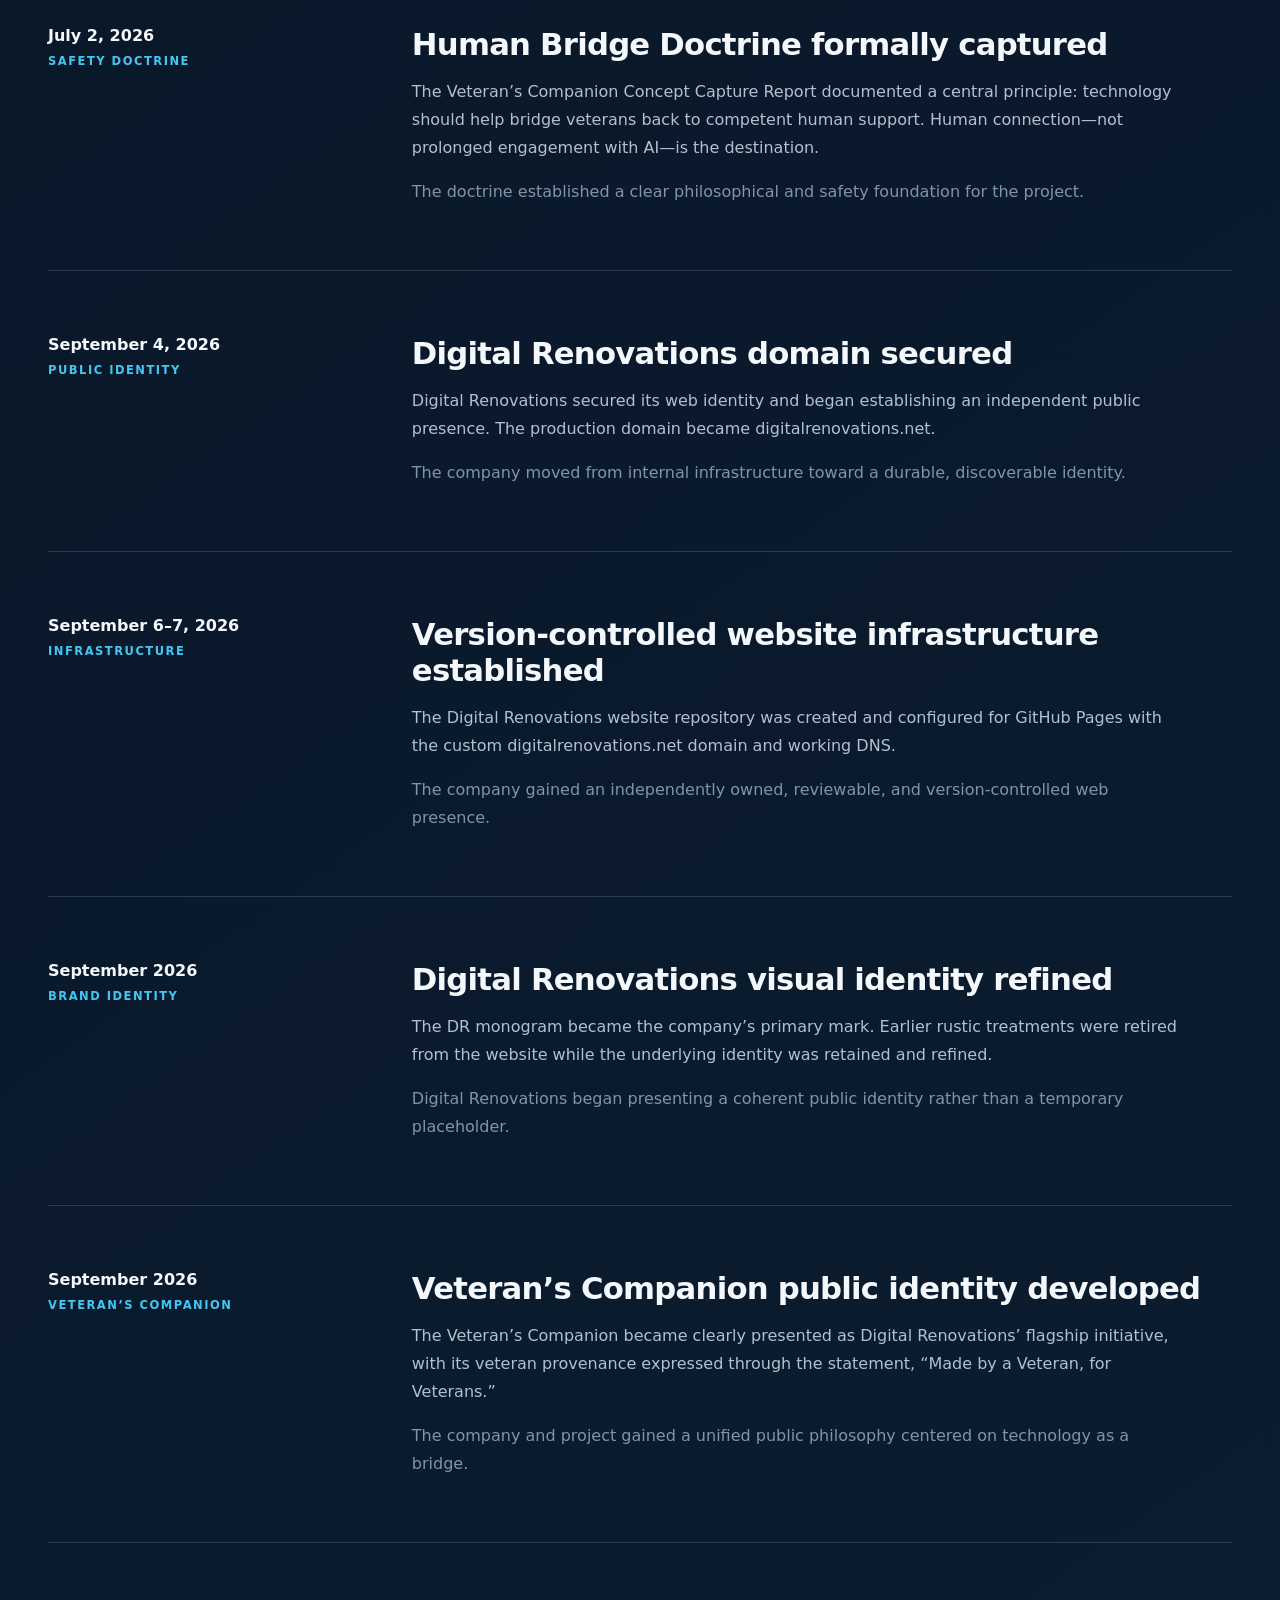
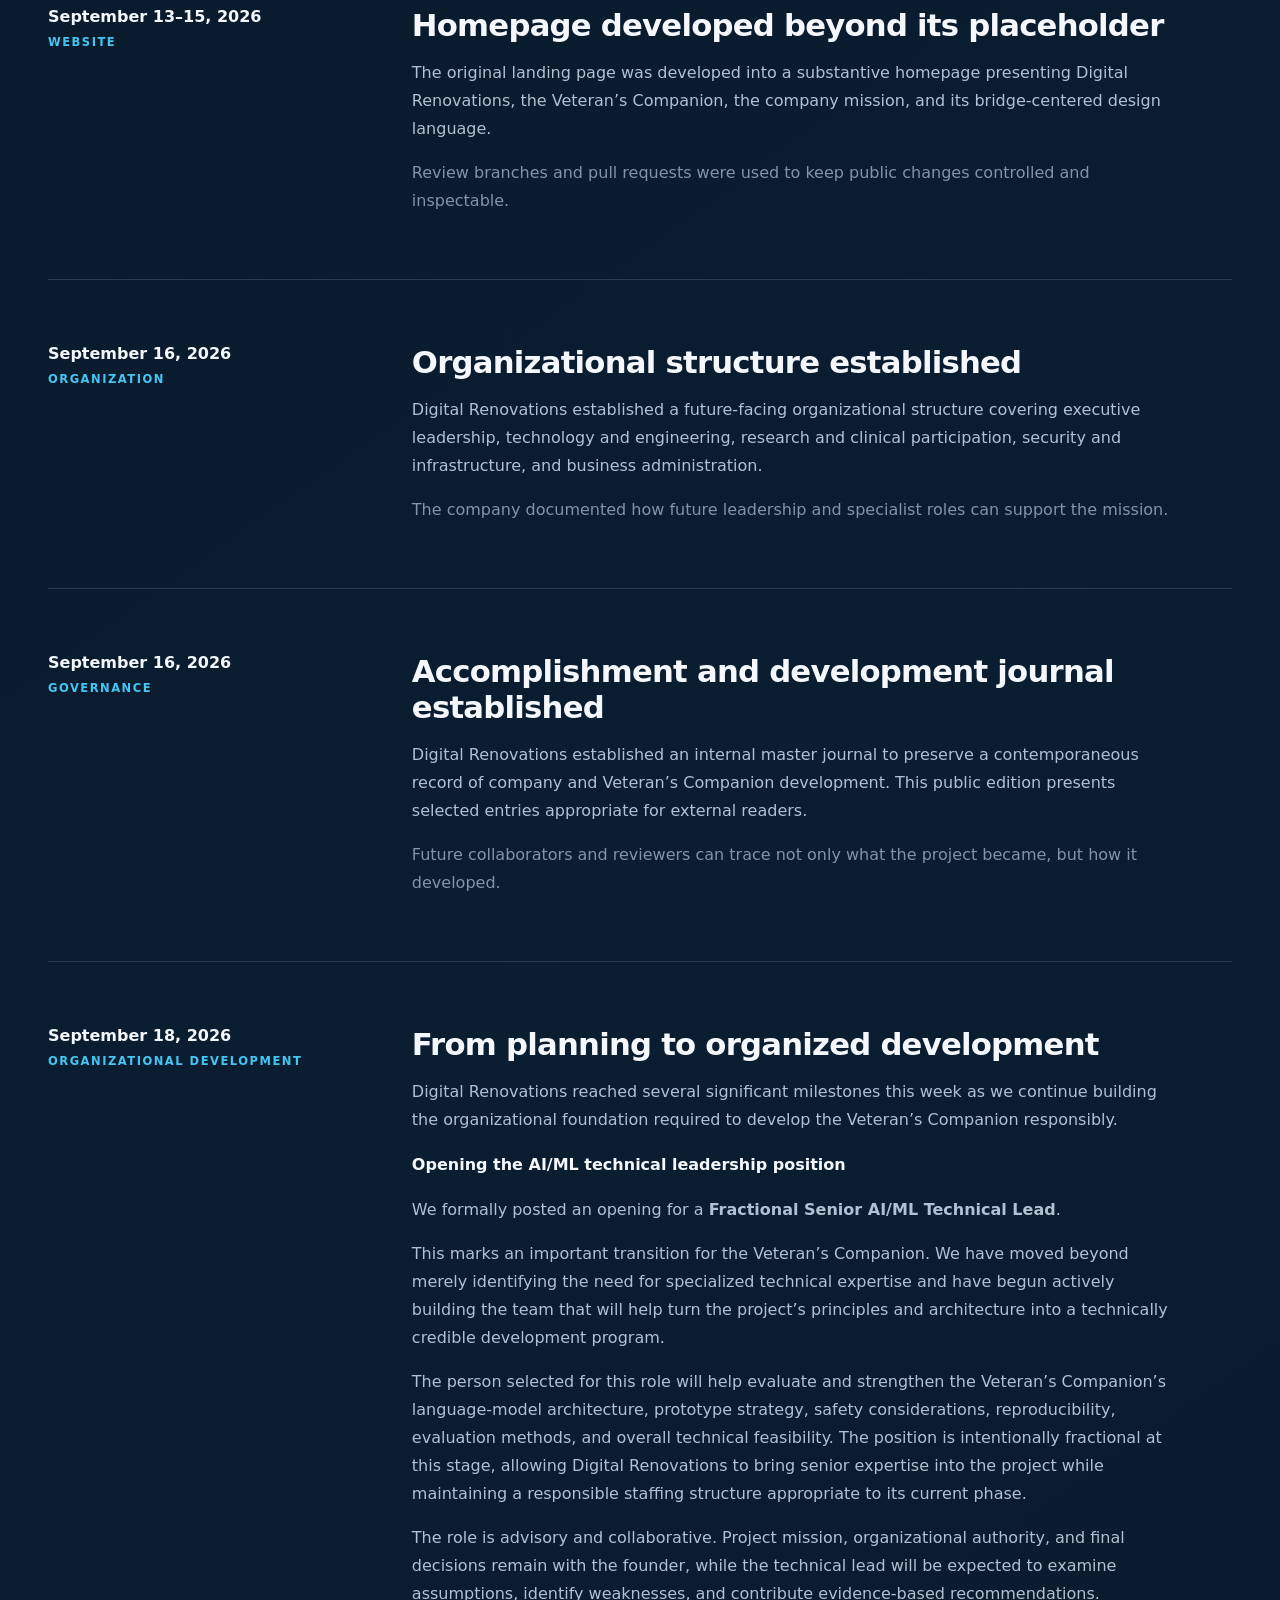
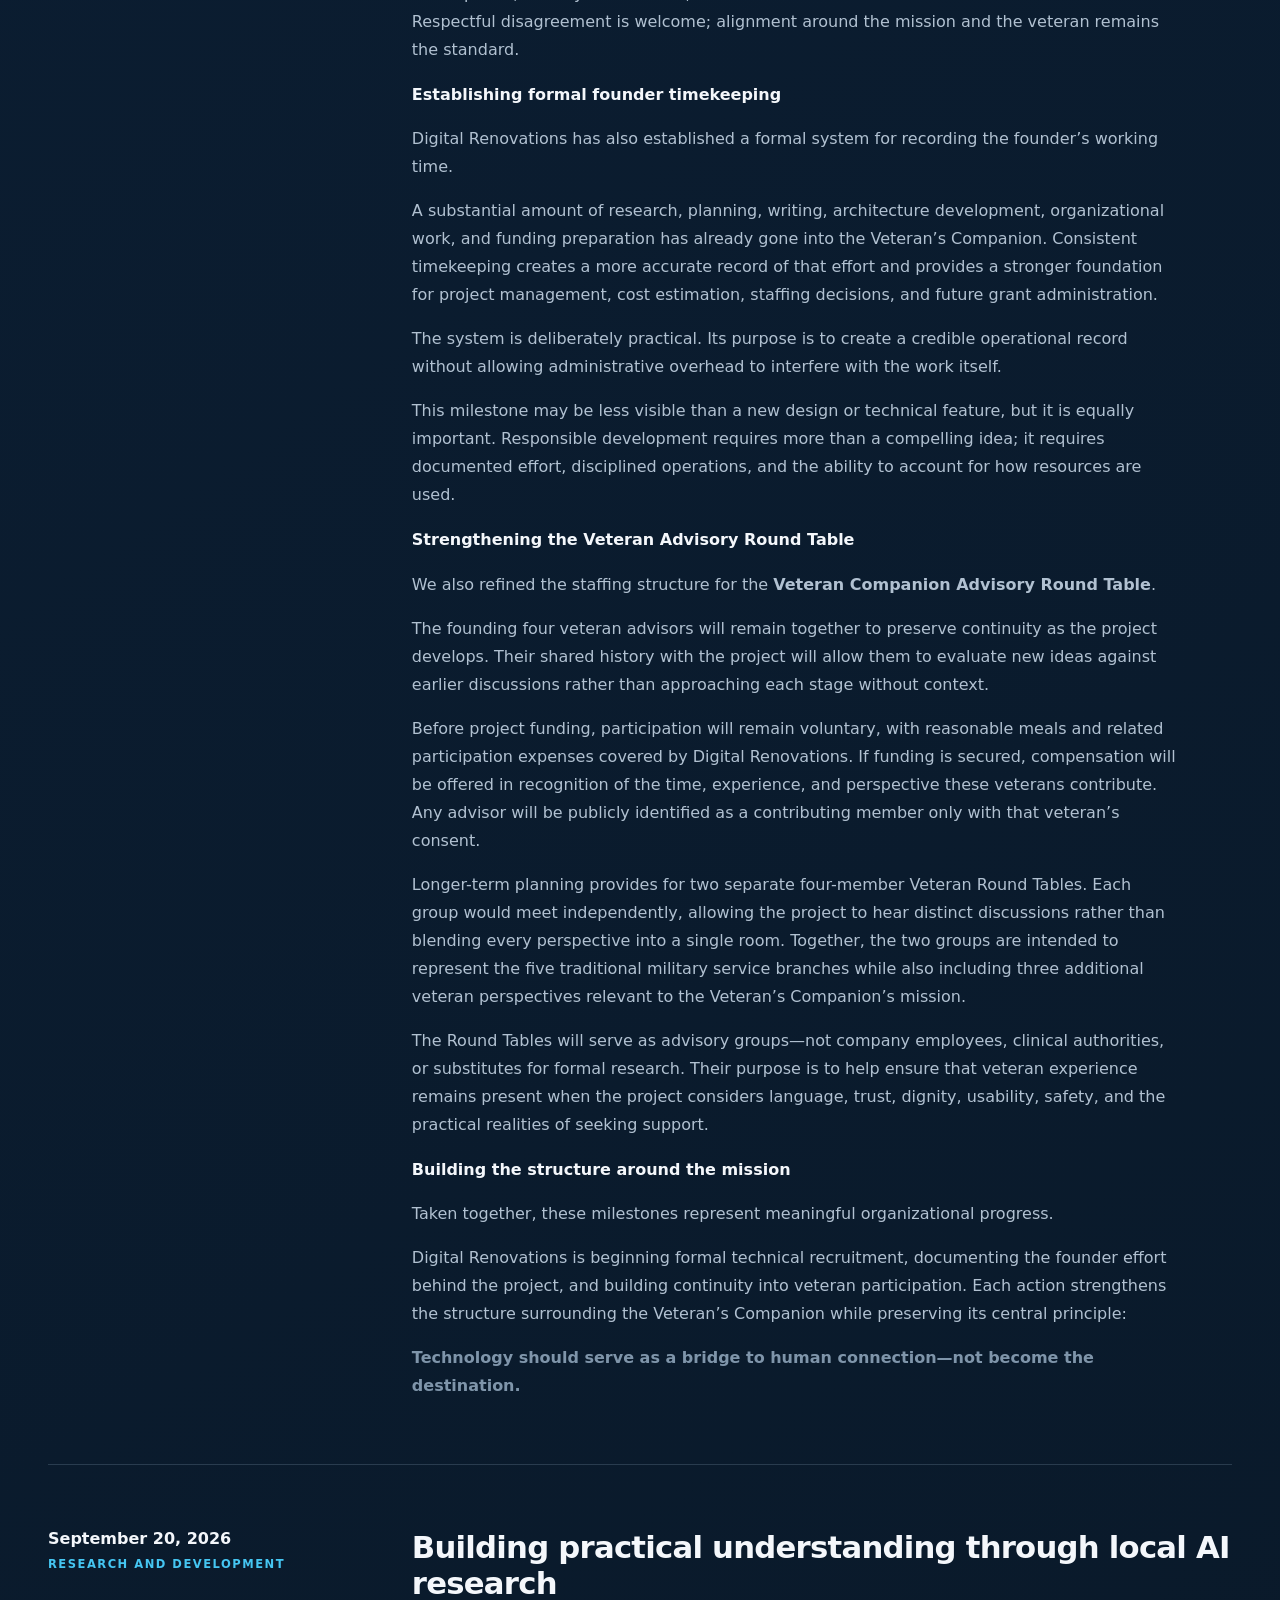
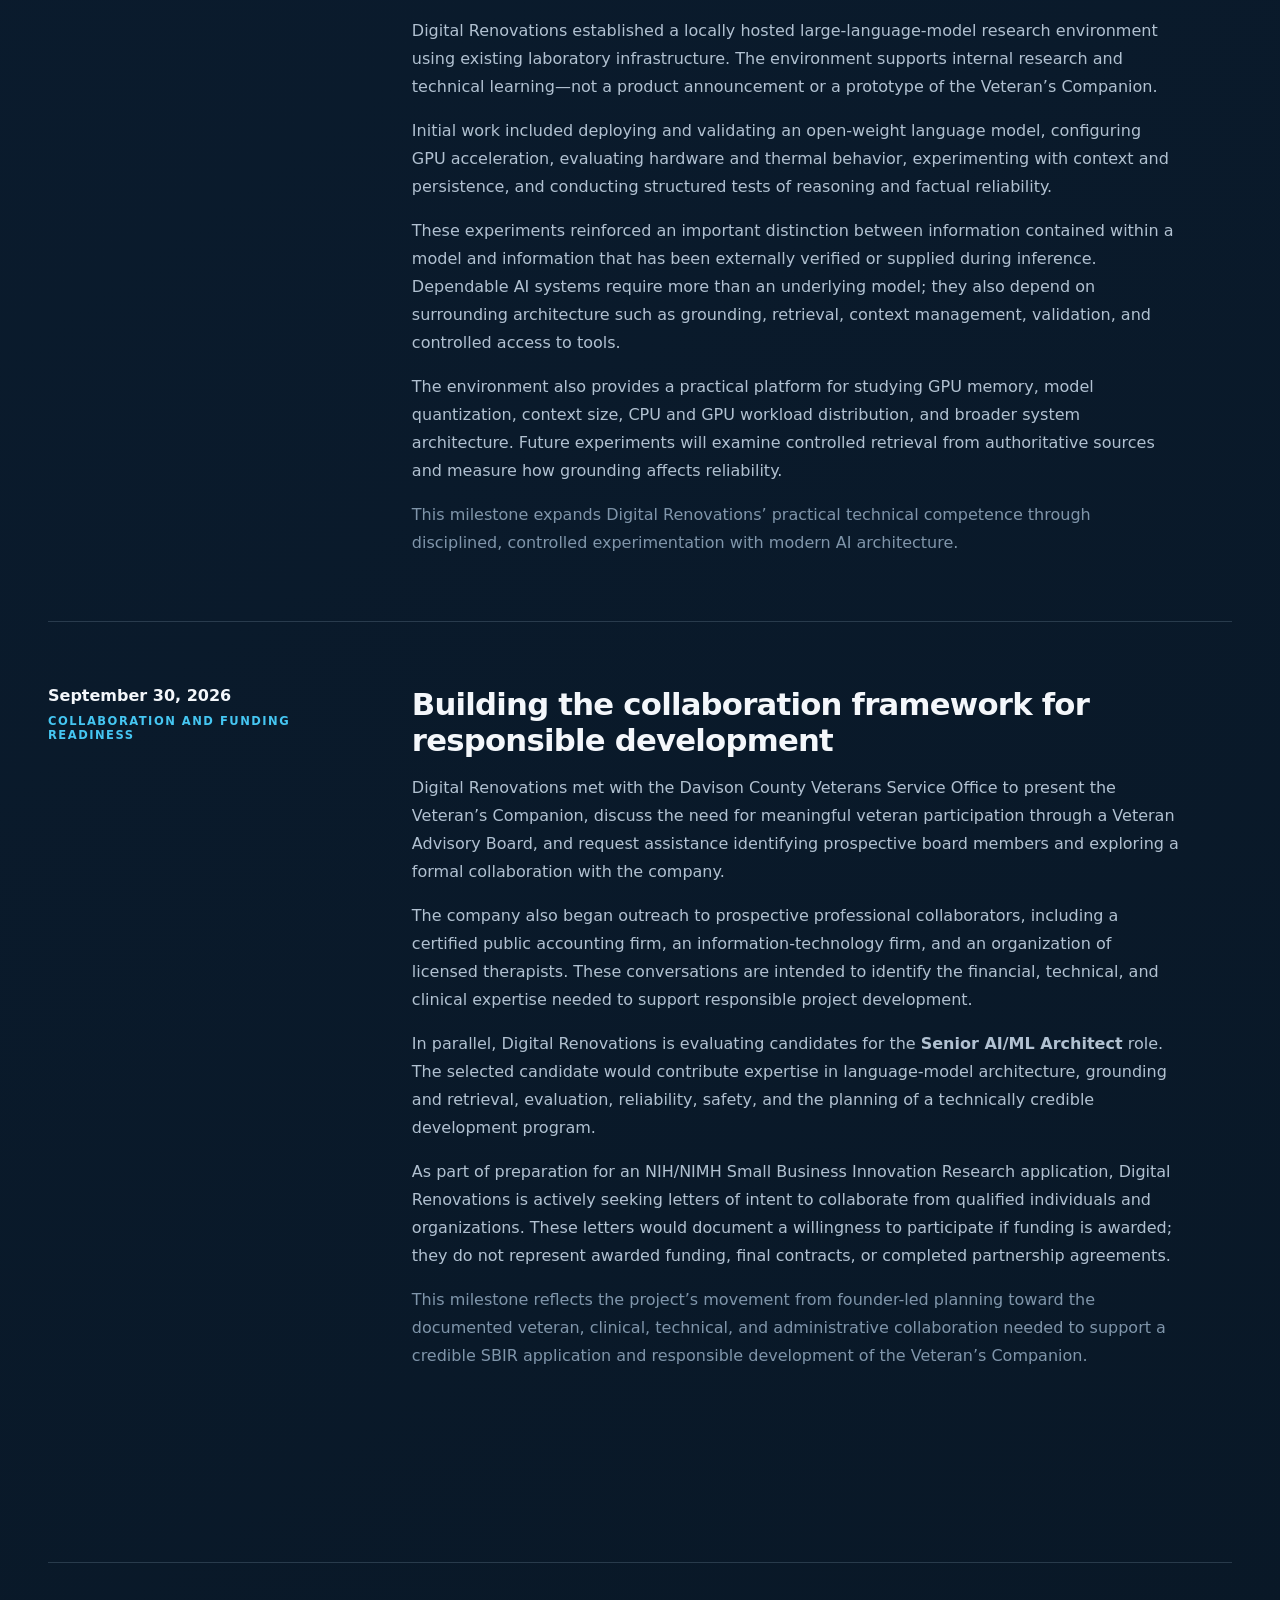
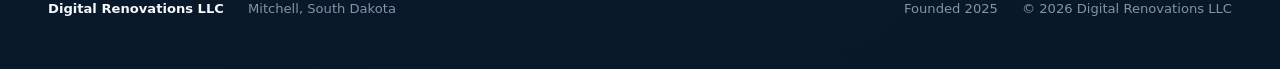
==== commit 9f12c80e: "Add September 30 collaboration milestone to journal" ====
--- a/journal/index.html
+++ b/journal/index.html
@@ -463,6 +463,47 @@
           </div>
         </article>
 
+
+        <article class="journal-entry">
+          <div class="journal-entry-meta">
+            <time datetime="2026-09-30">September 30, 2026</time>
+            <span>Collaboration and funding readiness</span>
+          </div>
+          <div>
+            <h3>Building the collaboration framework for responsible development</h3>
+            <p>
+              Digital Renovations met with the Davison County Veterans Service Office to present
+              the Veteran’s Companion, discuss the need for meaningful veteran participation through
+              a Veteran Advisory Board, and request assistance identifying prospective board members
+              and exploring a formal collaboration with the company.
+            </p>
+            <p>
+              The company also began outreach to prospective professional collaborators, including
+              a certified public accounting firm, an information-technology firm, and an organization
+              of licensed therapists. These conversations are intended to identify the financial,
+              technical, and clinical expertise needed to support responsible project development.
+            </p>
+            <p>
+              In parallel, Digital Renovations is evaluating candidates for the
+              <strong>Senior AI/ML Architect</strong> role. The selected candidate would contribute
+              expertise in language-model architecture, grounding and retrieval, evaluation,
+              reliability, safety, and the planning of a technically credible development program.
+            </p>
+            <p>
+              As part of preparation for an NIH/NIMH Small Business Innovation Research application,
+              Digital Renovations is actively seeking letters of intent to collaborate from qualified
+              individuals and organizations. These letters would document a willingness to participate
+              if funding is awarded; they do not represent awarded funding, final contracts, or completed
+              partnership agreements.
+            </p>
+            <p class="journal-significance">
+              This milestone reflects the project’s movement from founder-led planning toward the
+              documented veteran, clinical, technical, and administrative collaboration needed to
+              support a credible SBIR application and responsible development of the Veteran’s Companion.
+            </p>
+          </div>
+        </article>
+
       </section>
     </main>
 
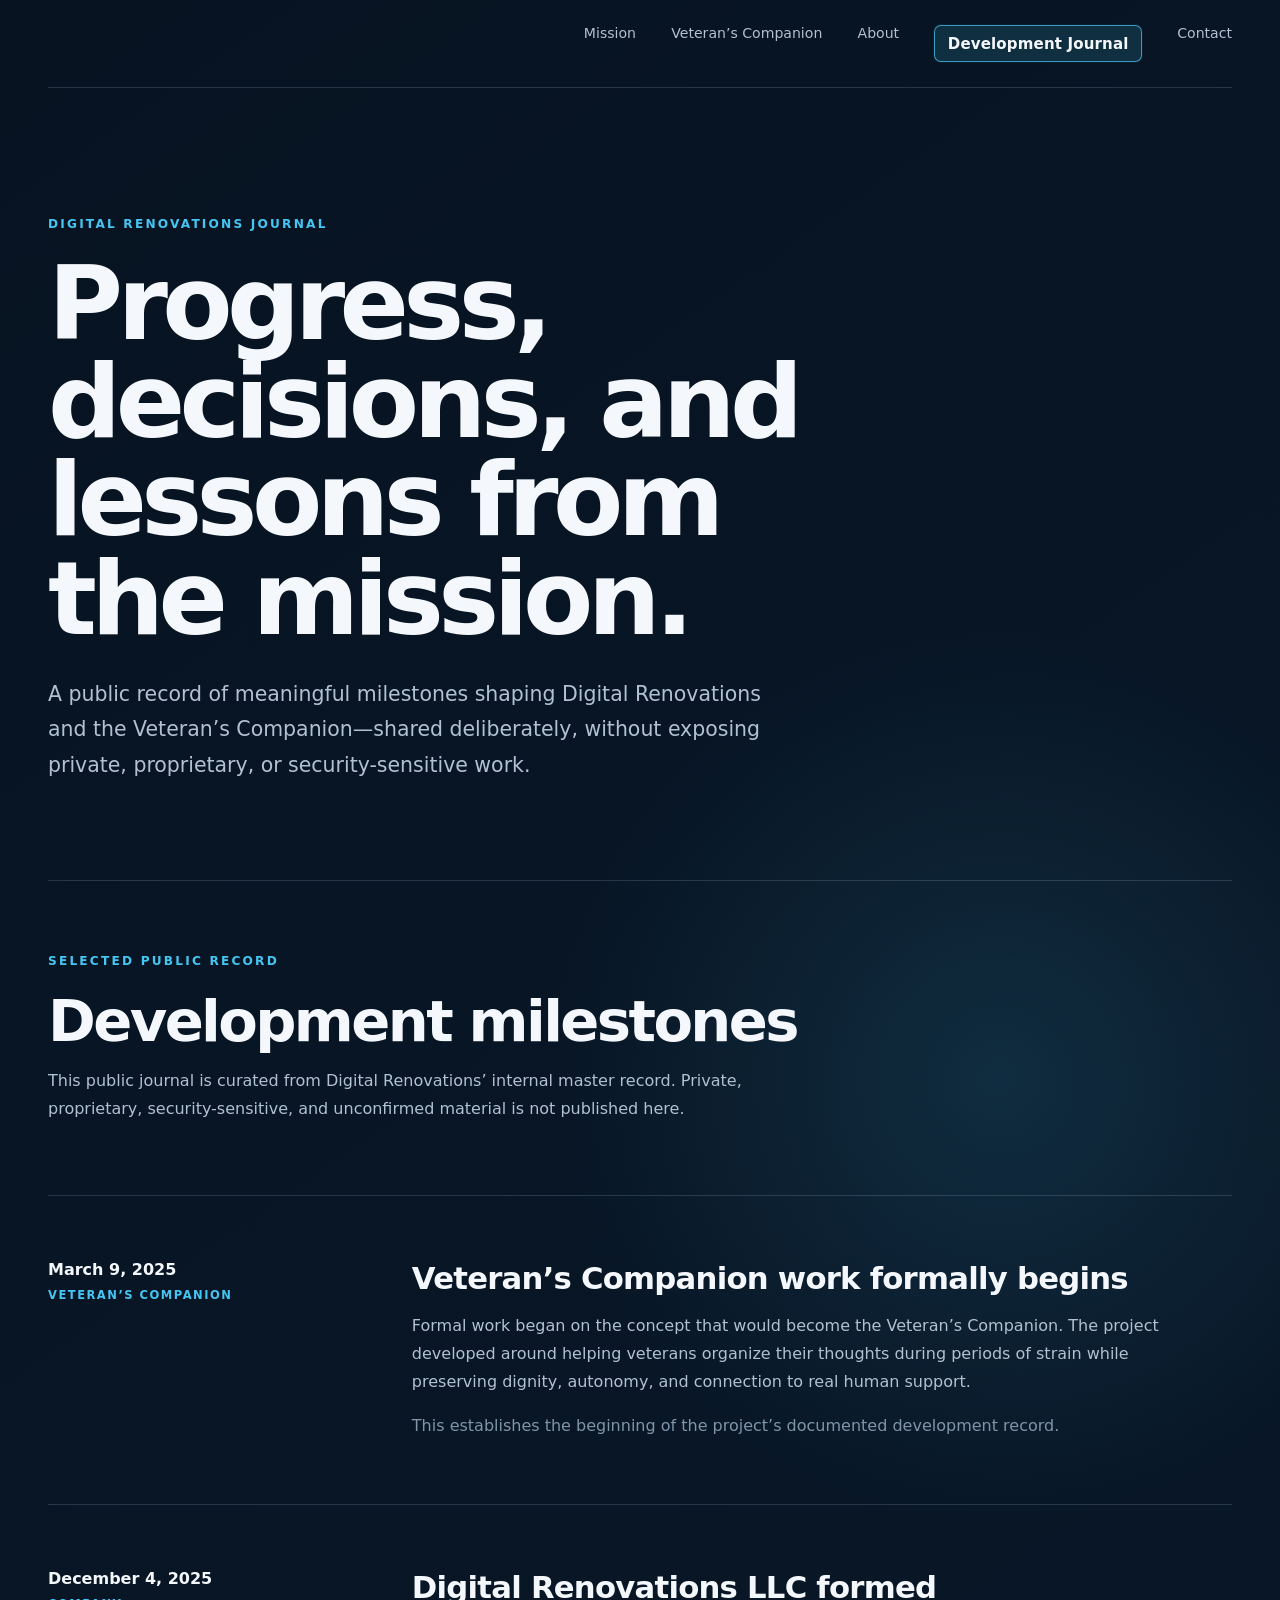
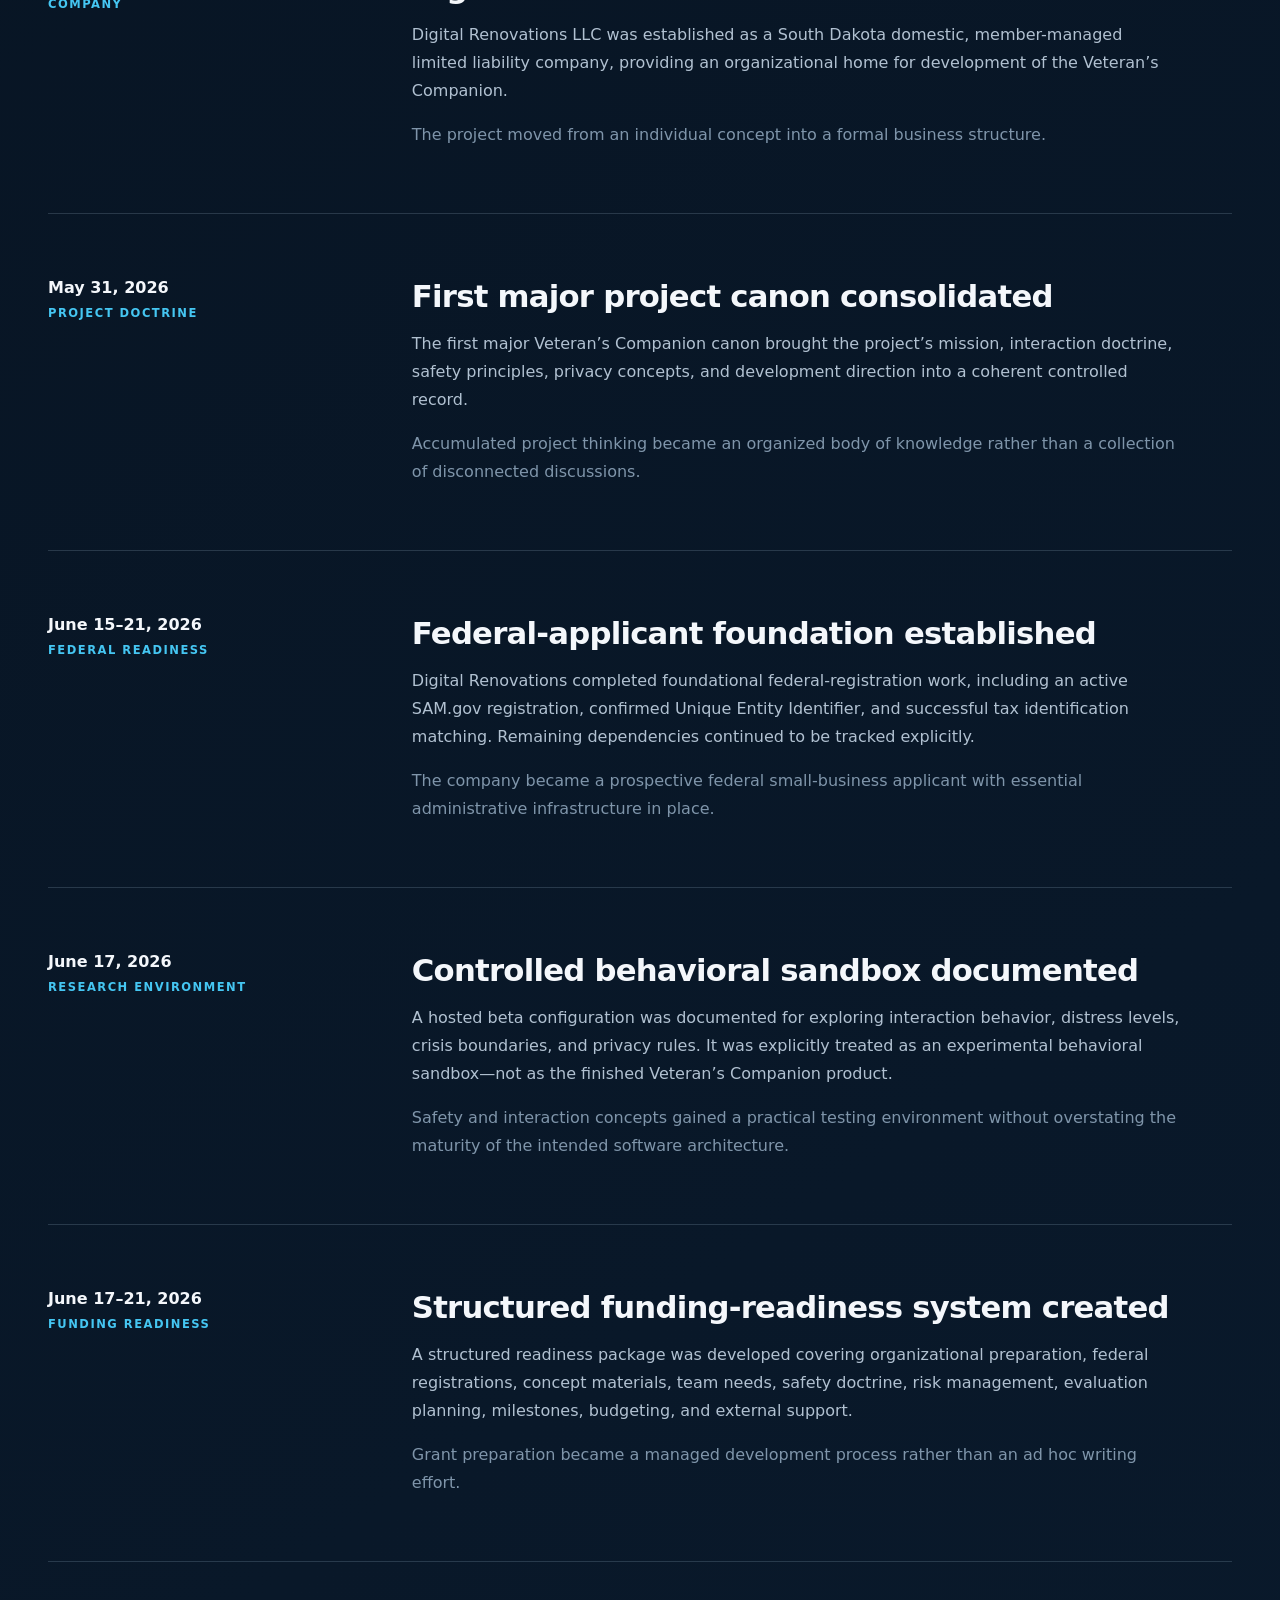
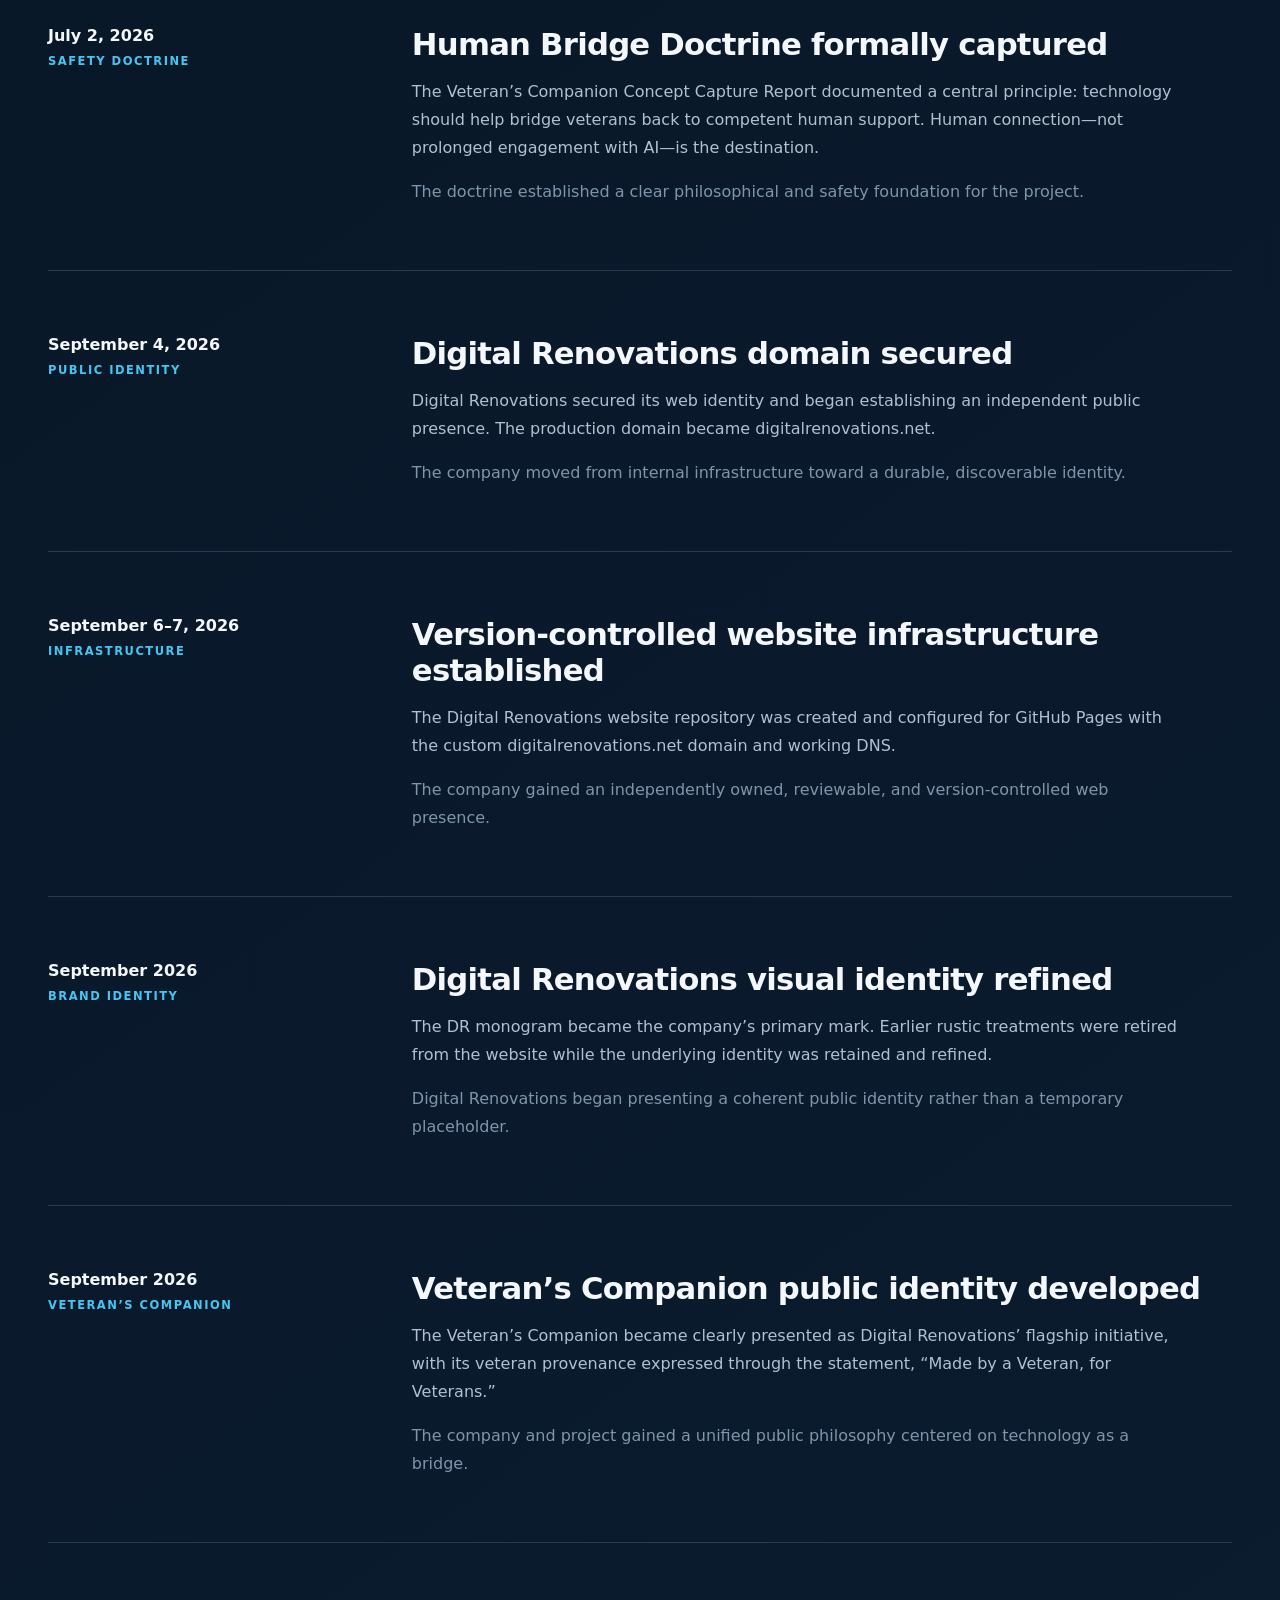
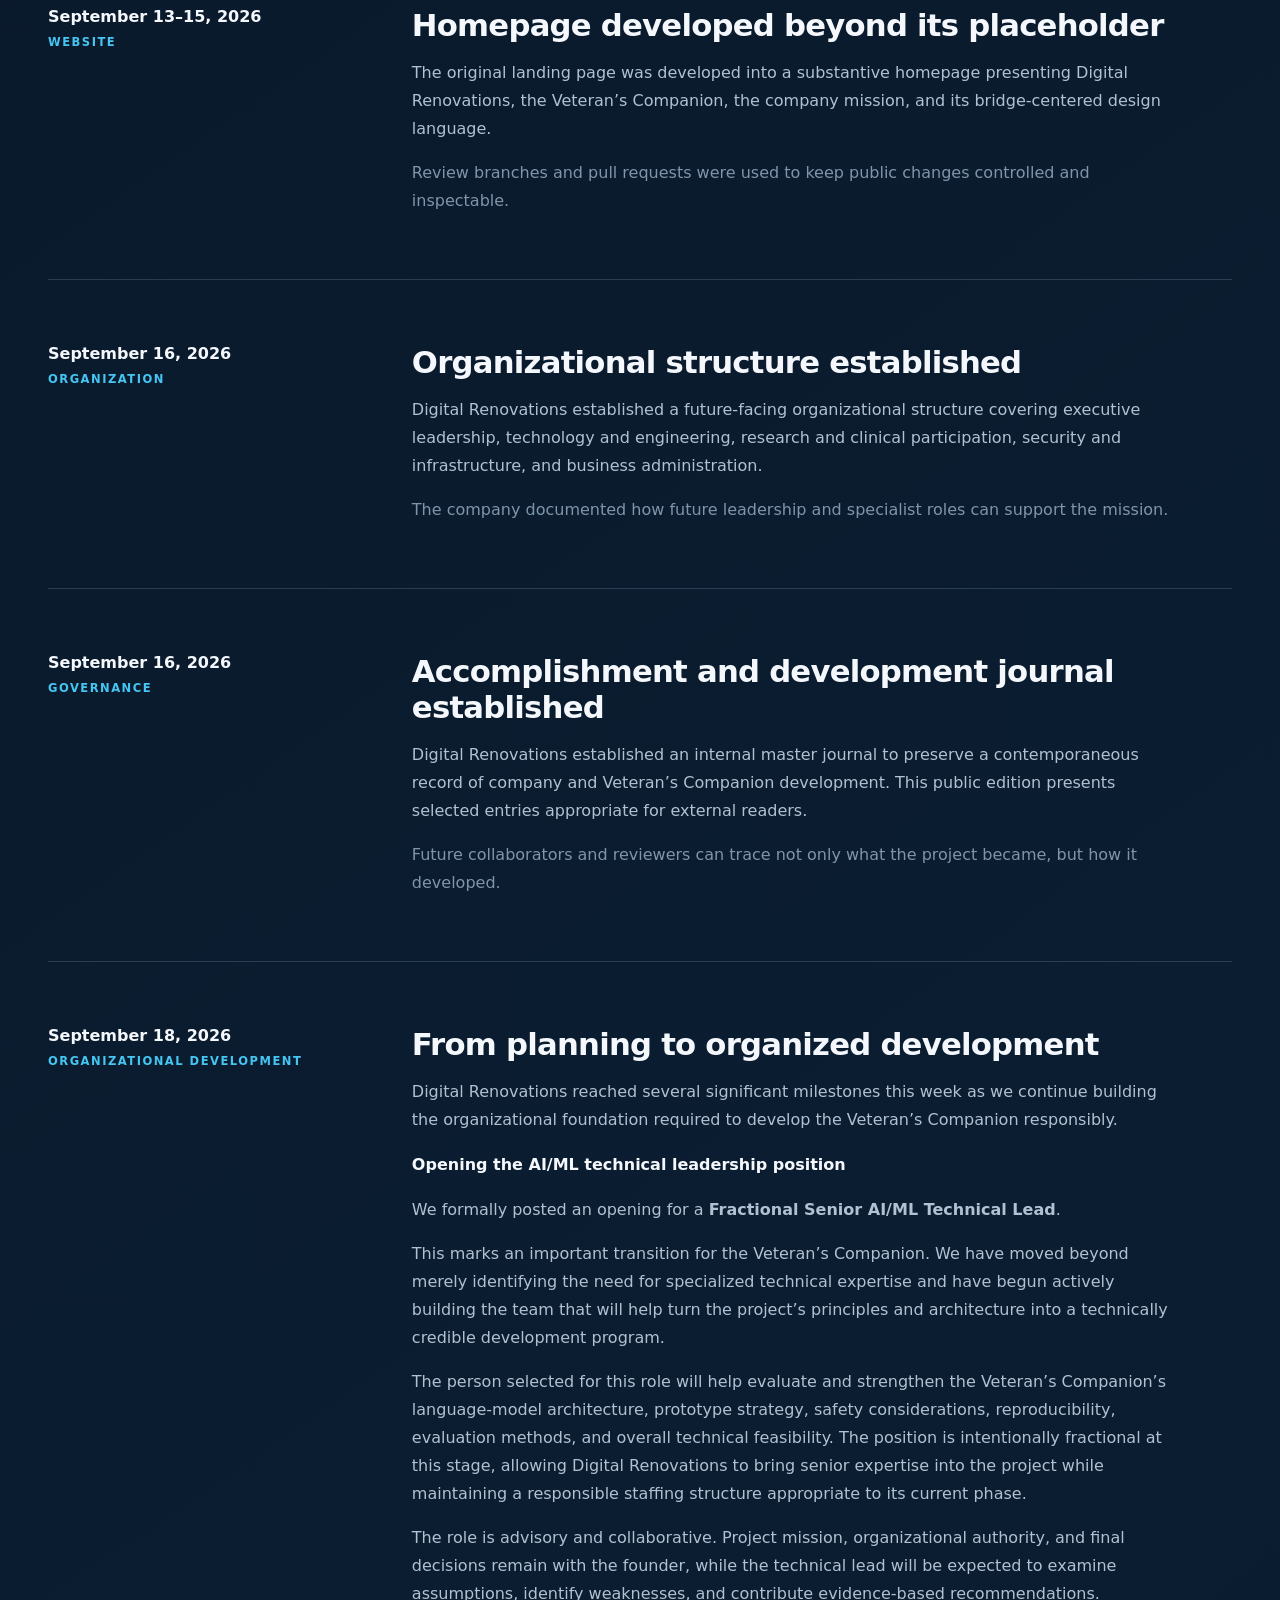
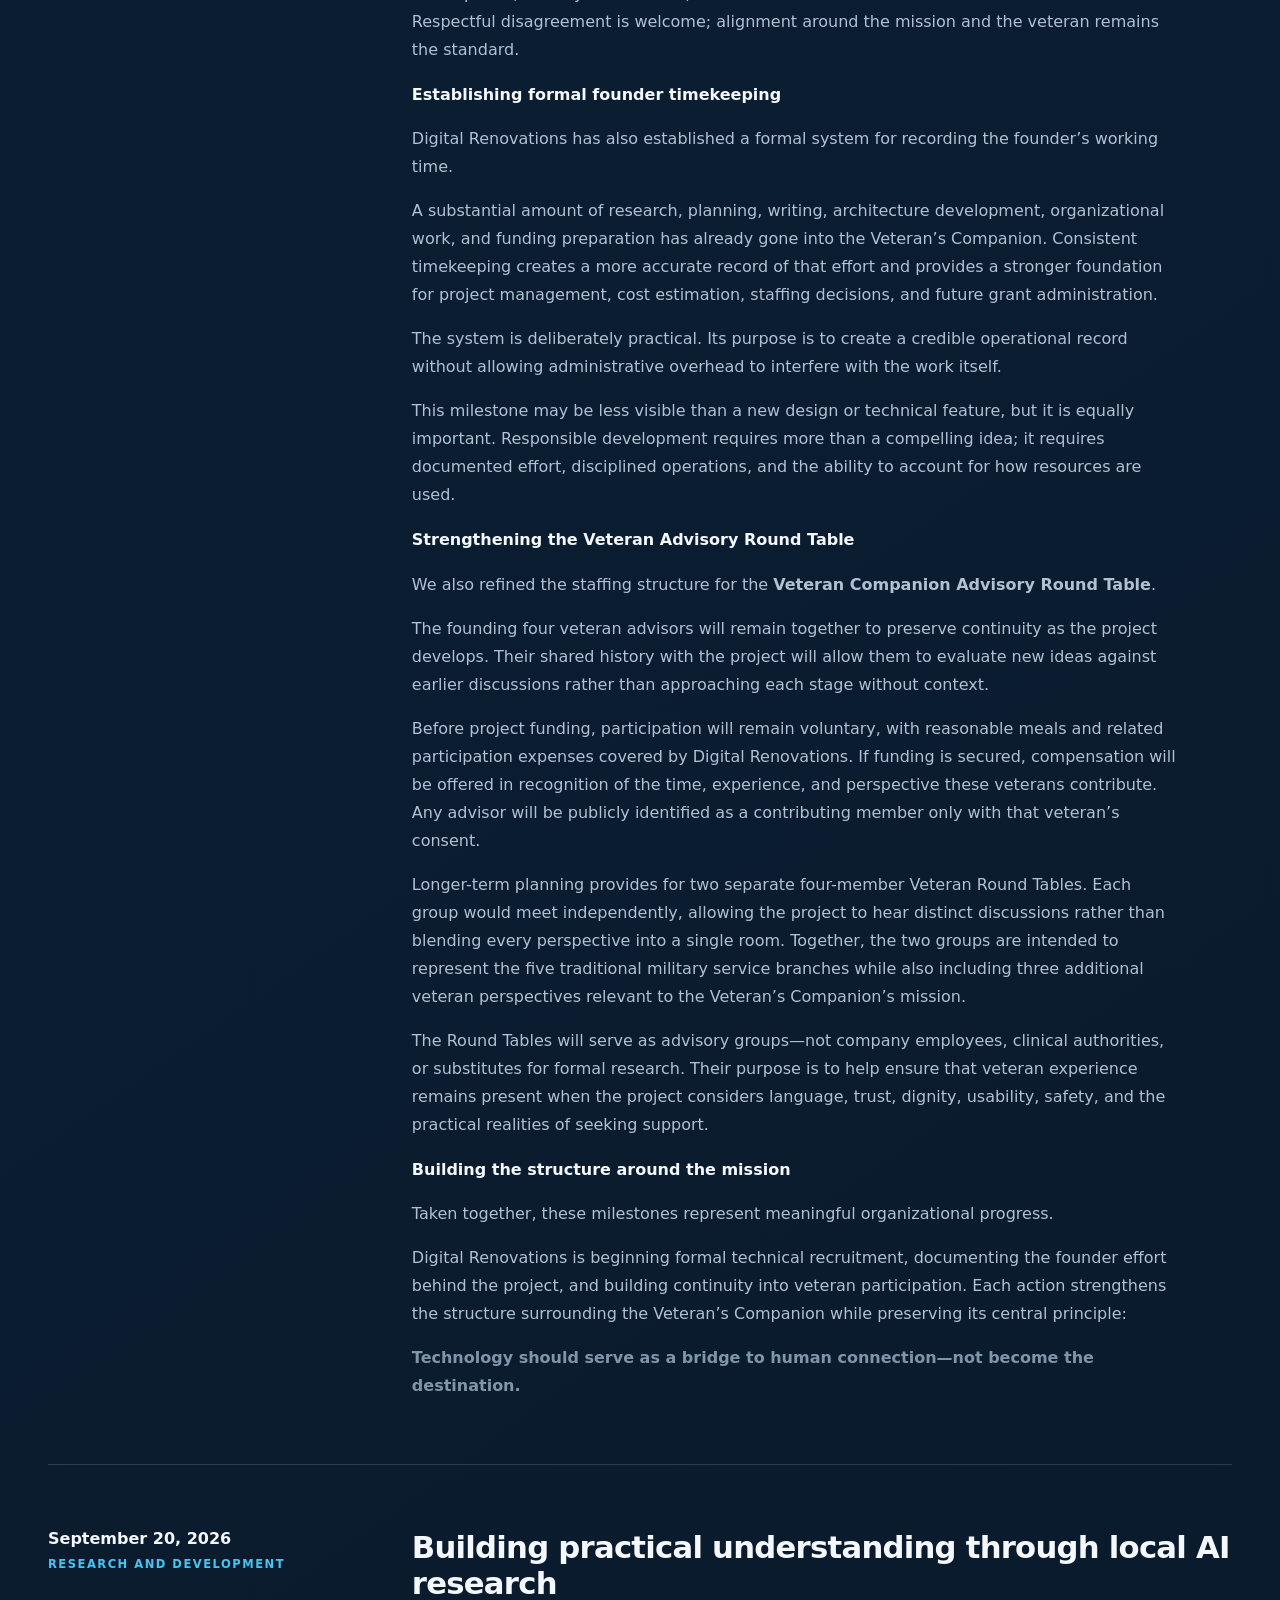
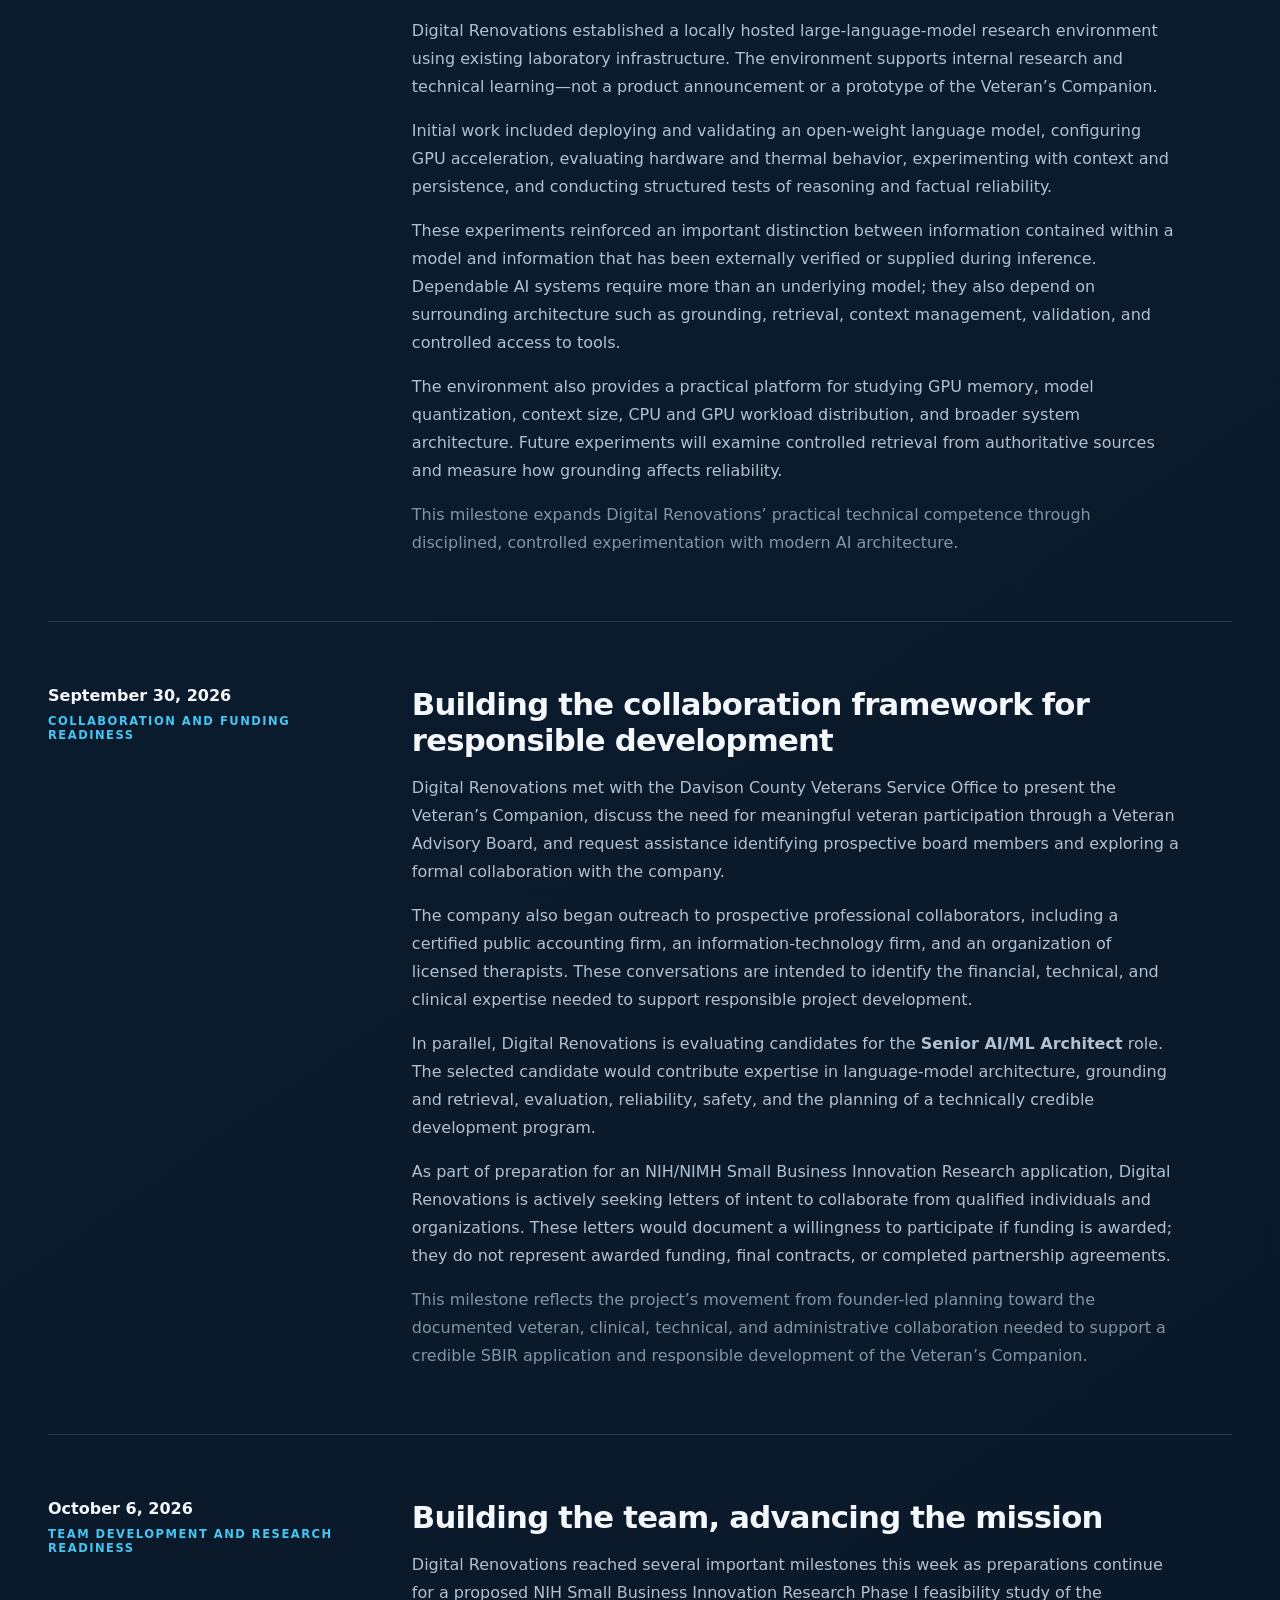
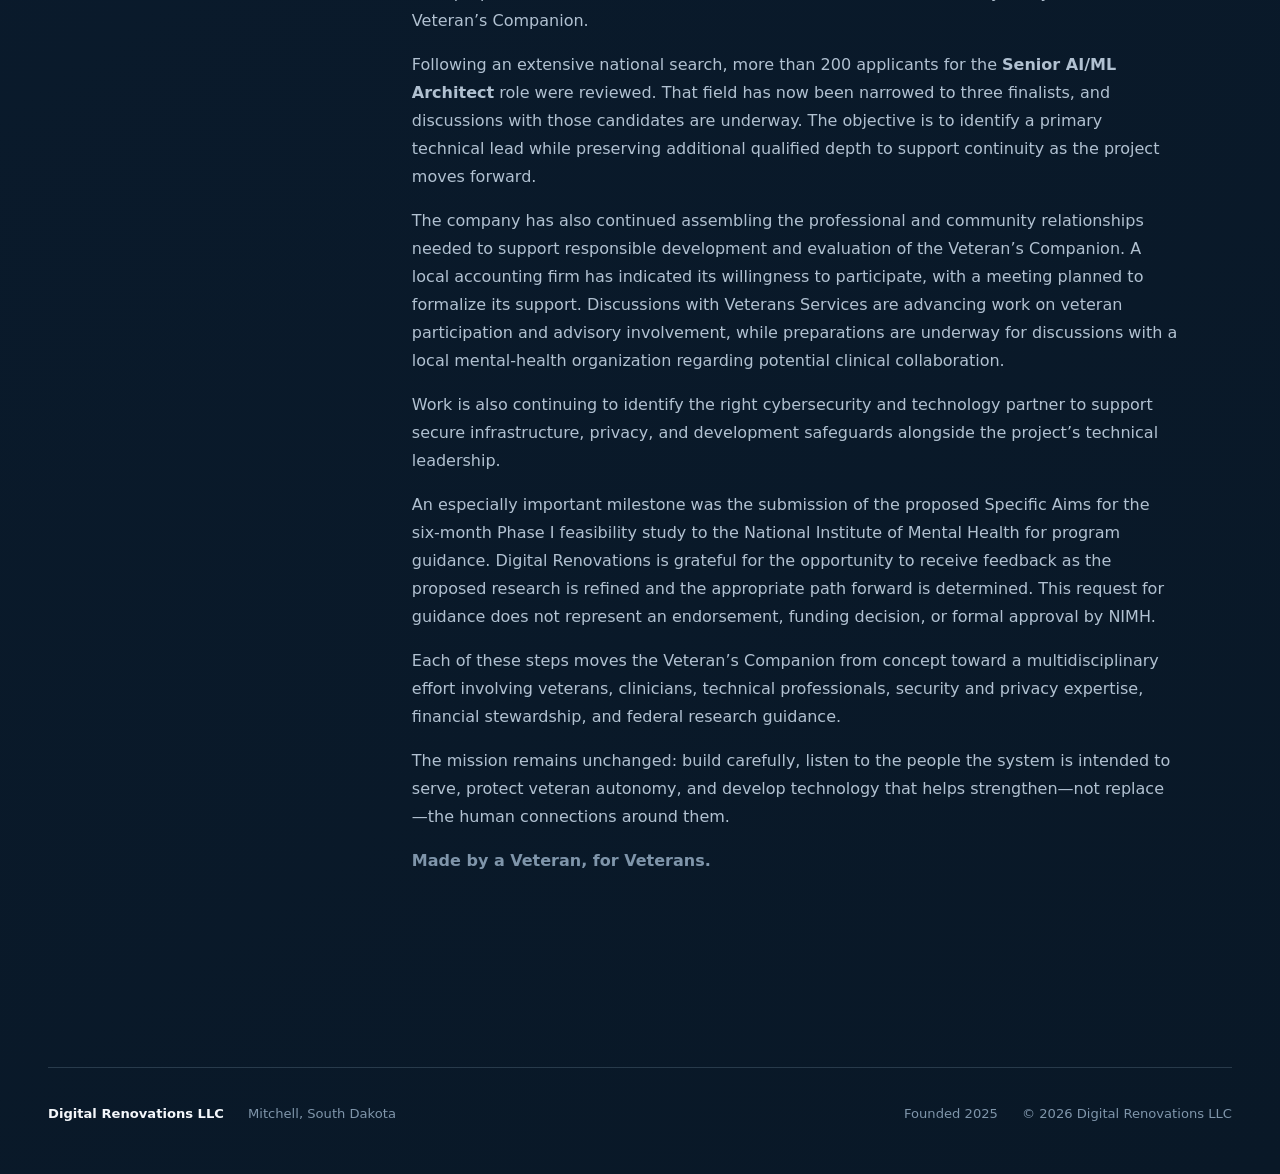
==== commit 9f49d571: "Add October 6 team and SBIR readiness journal update" ====
--- a/journal/index.html
+++ b/journal/index.html
@@ -504,6 +504,64 @@
           </div>
         </article>
 
+
+        <article class="journal-entry">
+          <div class="journal-entry-meta">
+            <time datetime="2026-10-06">October 6, 2026</time>
+            <span>Team development and research readiness</span>
+          </div>
+          <div>
+            <h3>Building the team, advancing the mission</h3>
+            <p>
+              Digital Renovations reached several important milestones this week as preparations
+              continue for a proposed NIH Small Business Innovation Research Phase I feasibility
+              study of the Veteran’s Companion.
+            </p>
+            <p>
+              Following an extensive national search, more than 200 applicants for the
+              <strong>Senior AI/ML Architect</strong> role were reviewed. That field has now been
+              narrowed to three finalists, and discussions with those candidates are underway. The
+              objective is to identify a primary technical lead while preserving additional
+              qualified depth to support continuity as the project moves forward.
+            </p>
+            <p>
+              The company has also continued assembling the professional and community relationships
+              needed to support responsible development and evaluation of the Veteran’s Companion. A
+              local accounting firm has indicated its willingness to participate, with a meeting
+              planned to formalize its support. Discussions with Veterans Services are advancing
+              work on veteran participation and advisory involvement, while preparations are underway
+              for discussions with a local mental-health organization regarding potential clinical
+              collaboration.
+            </p>
+            <p>
+              Work is also continuing to identify the right cybersecurity and technology partner to
+              support secure infrastructure, privacy, and development safeguards alongside the
+              project’s technical leadership.
+            </p>
+            <p>
+              An especially important milestone was the submission of the proposed Specific Aims for
+              the six-month Phase I feasibility study to the National Institute of Mental Health for
+              program guidance. Digital Renovations is grateful for the opportunity to receive
+              feedback as the proposed research is refined and the appropriate path forward is
+              determined. This request for guidance does not represent an endorsement, funding
+              decision, or formal approval by NIMH.
+            </p>
+            <p>
+              Each of these steps moves the Veteran’s Companion from concept toward a
+              multidisciplinary effort involving veterans, clinicians, technical professionals,
+              security and privacy expertise, financial stewardship, and federal research guidance.
+            </p>
+            <p>
+              The mission remains unchanged: build carefully, listen to the people the system is
+              intended to serve, protect veteran autonomy, and develop technology that helps
+              strengthen—not replace—the human connections around them.
+            </p>
+            <p class="journal-significance">
+              <strong>Made by a Veteran, for Veterans.</strong>
+            </p>
+          </div>
+        </article>
+
       </section>
     </main>
 
